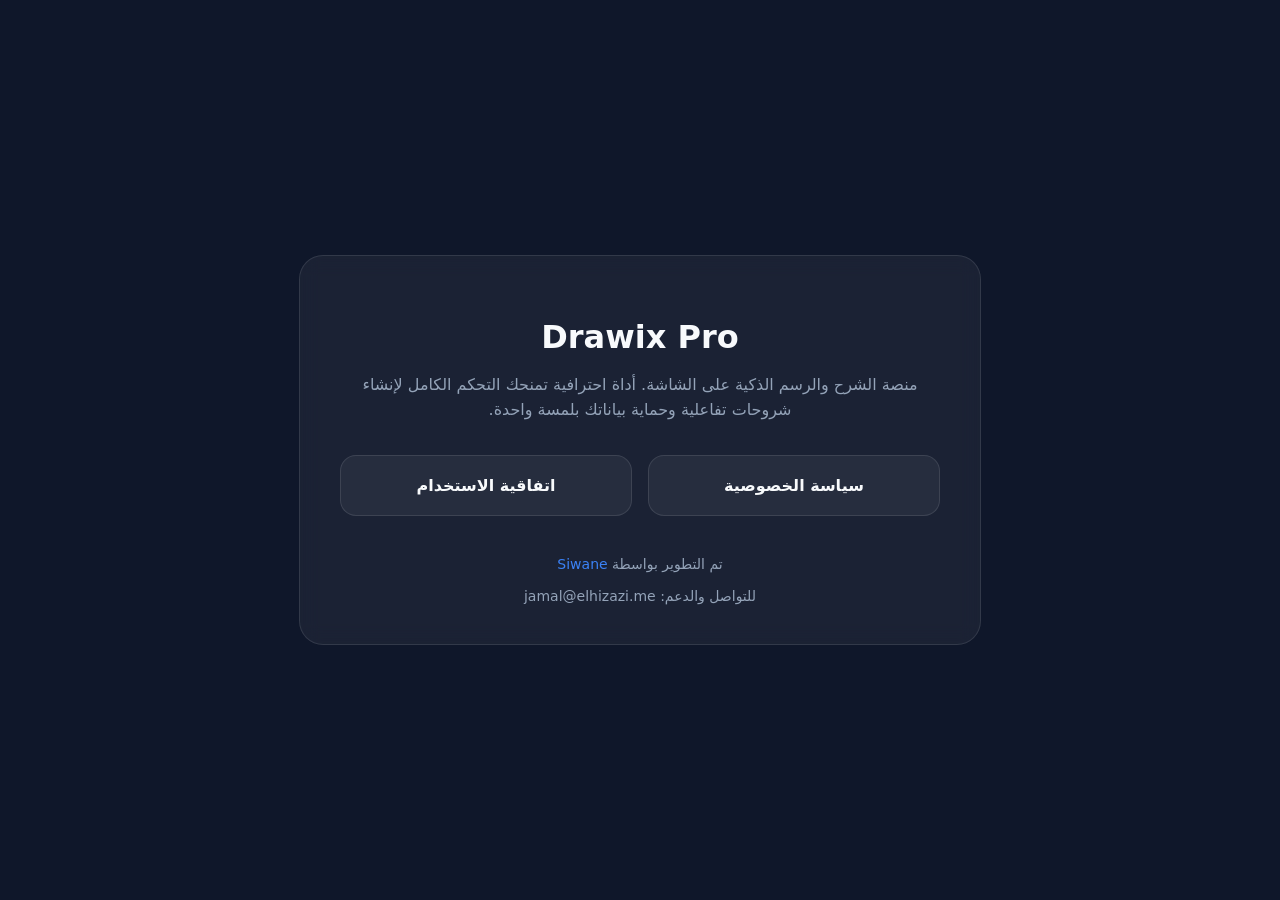
==== index.html @ 3914c3c1 "Create index.html" ====
<!DOCTYPE html>
<html lang="ar" dir="rtl">
<head>
    <meta charset="UTF-8">
    <meta name="viewport" content="width=device-width, initial-scale=1.0">
    <title>Drawix Pro - منصة التحكم وإعدادات الشرح</title>
    <style>
        :root {
            --bg-color: #0f172a;
            --text-primary: #f8fafc;
            --text-secondary: #94a3b8;
            --accent-color: #3b82f6;
            --glass-bg: rgba(255, 255, 255, 0.05);
            --glass-border: rgba(255, 255, 255, 0.1);
        }

        body {
            background-color: var(--bg-color);
            color: var(--text-primary);
            font-family: system-ui, -apple-system, sans-serif;
            margin: 0;
            padding: 0;
            display: flex;
            flex-direction: column;
            align-items: center;
            justify-content: center;
            min-height: 100vh;
        }

        .container {
            max-width: 600px;
            width: 90%;
            background: var(--glass-bg);
            border: 1px solid var(--glass-border);
            border-radius: 24px;
            padding: 40px;
            text-align: center;
            backdrop-filter: blur(10px);
            -webkit-backdrop-filter: blur(10px);
        }

        .title {
            font-size: 32px;
            font-weight: bold;
            margin-bottom: 8px;
            color: var(--text-primary);
        }

        .subtitle {
            font-size: 16px;
            color: var(--text-secondary);
            margin-bottom: 32px;
            line-height: 1.6;
        }

        .links-grid {
            display: grid;
            grid-template-columns: 1fr 1fr;
            gap: 16px;
            margin-bottom: 32px;
        }

        .link-card {
            background: var(--glass-bg);
            border: 1px solid var(--glass-border);
            padding: 20px;
            border-radius: 16px;
            color: var(--text-primary);
            text-decoration: none;
            font-weight: bold;
            transition: all 0.3s ease;
        }

        .link-card:hover {
            background: rgba(255, 255, 255, 0.1);
            border-color: var(--accent-color);
            color: var(--accent-color);
        }

        .footer {
            margin-top: 40px;
            font-size: 14px;
            color: var(--text-secondary);
        }

        .footer a {
            color: var(--accent-color);
            text-decoration: none;
        }

        @media (max-width: 480px) {
            .links-grid {
                grid-template-columns: 1fr;
            }
        }
    </style>
</head>
<body>

    <div class="container">
        <h1 class="title">Drawix Pro</h1>
        <p class="subtitle">منصة الشرح والرسم الذكية على الشاشة. أداة احترافية تمنحك التحكم الكامل لإنشاء شروحات تفاعلية وحماية بياناتك بلمسة واحدة.</p>

        <div class="links-grid">
            <a href="privacy.html" class="link-card">سياسة الخصوصية</a>
            <a href="terms.html" class="link-card">اتفاقية الاستخدام</a>
        </div>

        <div class="footer">
            تم التطوير بواسطة <a href="https://siwane.xyz" target="_blank">Siwane</a><br><br>
            للتواصل والدعم: jamal@elhizazi.me
        </div>
    </div>

</body>
</html>
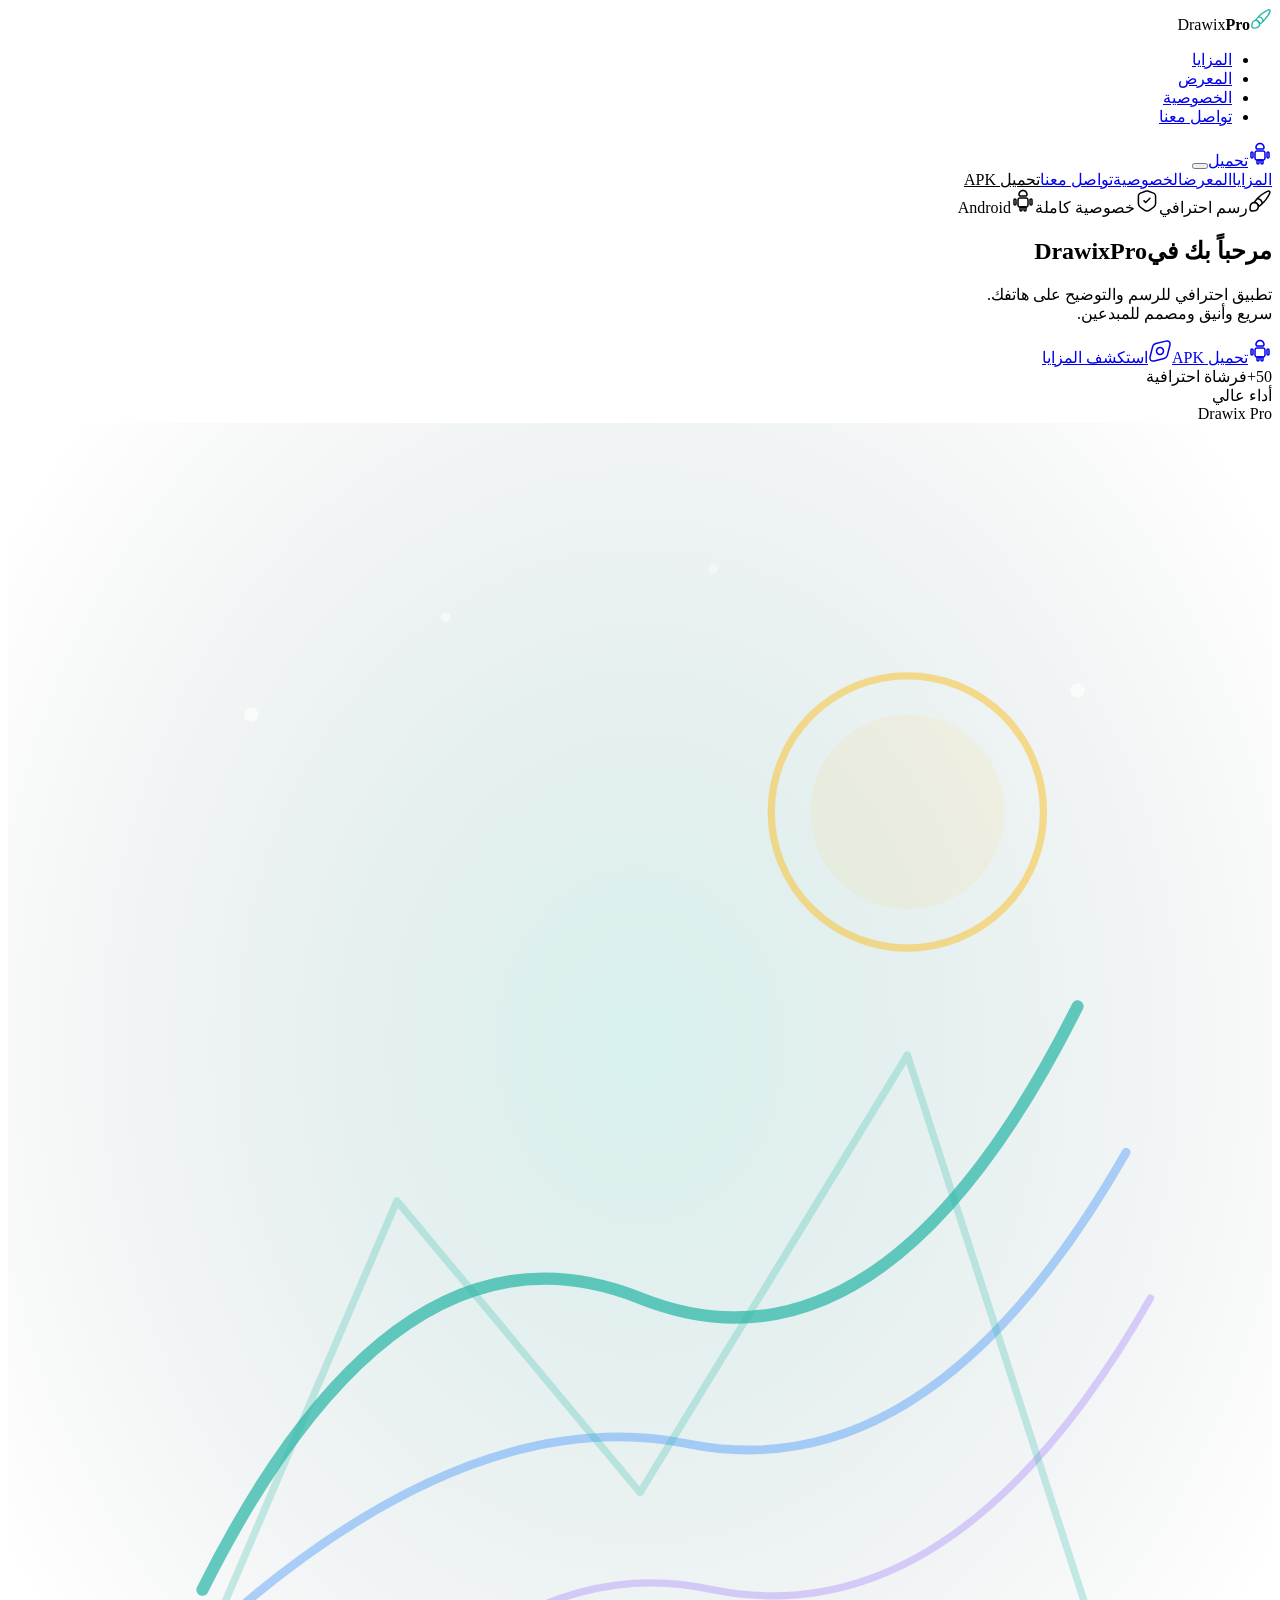
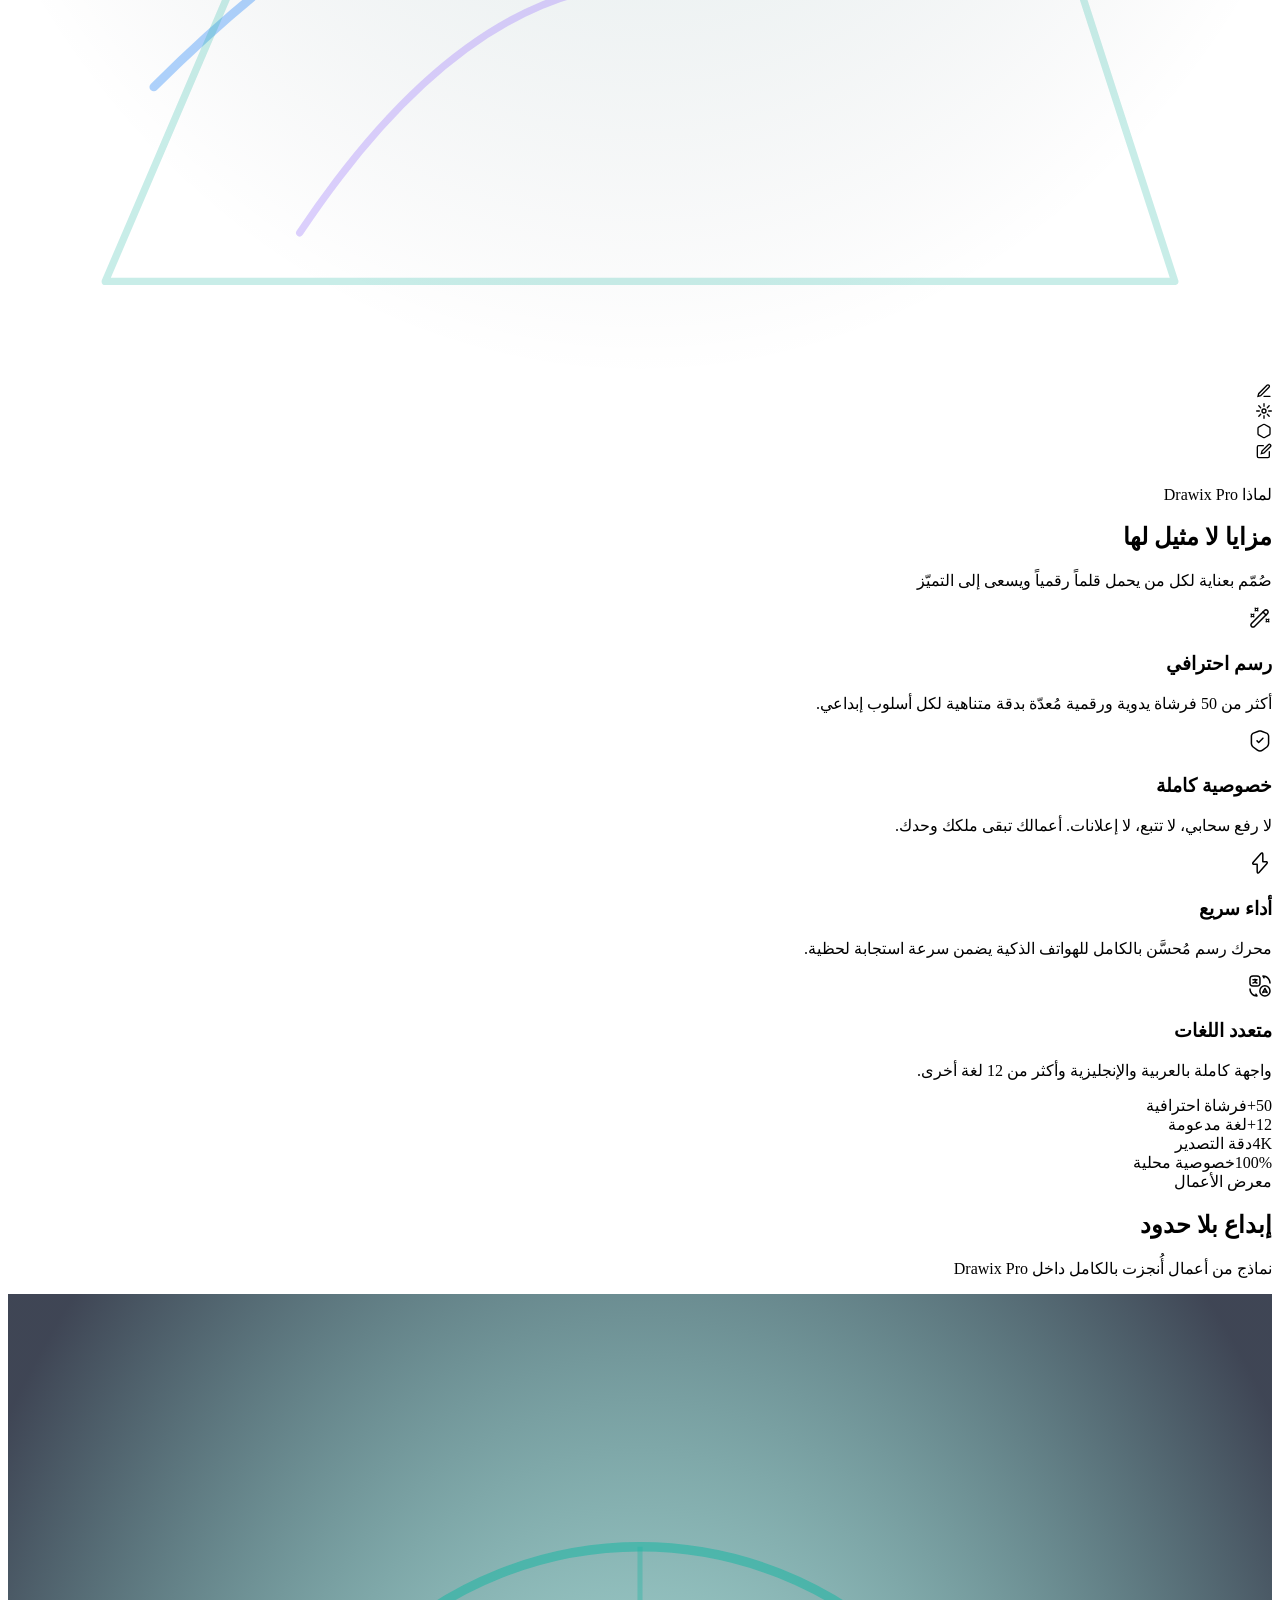
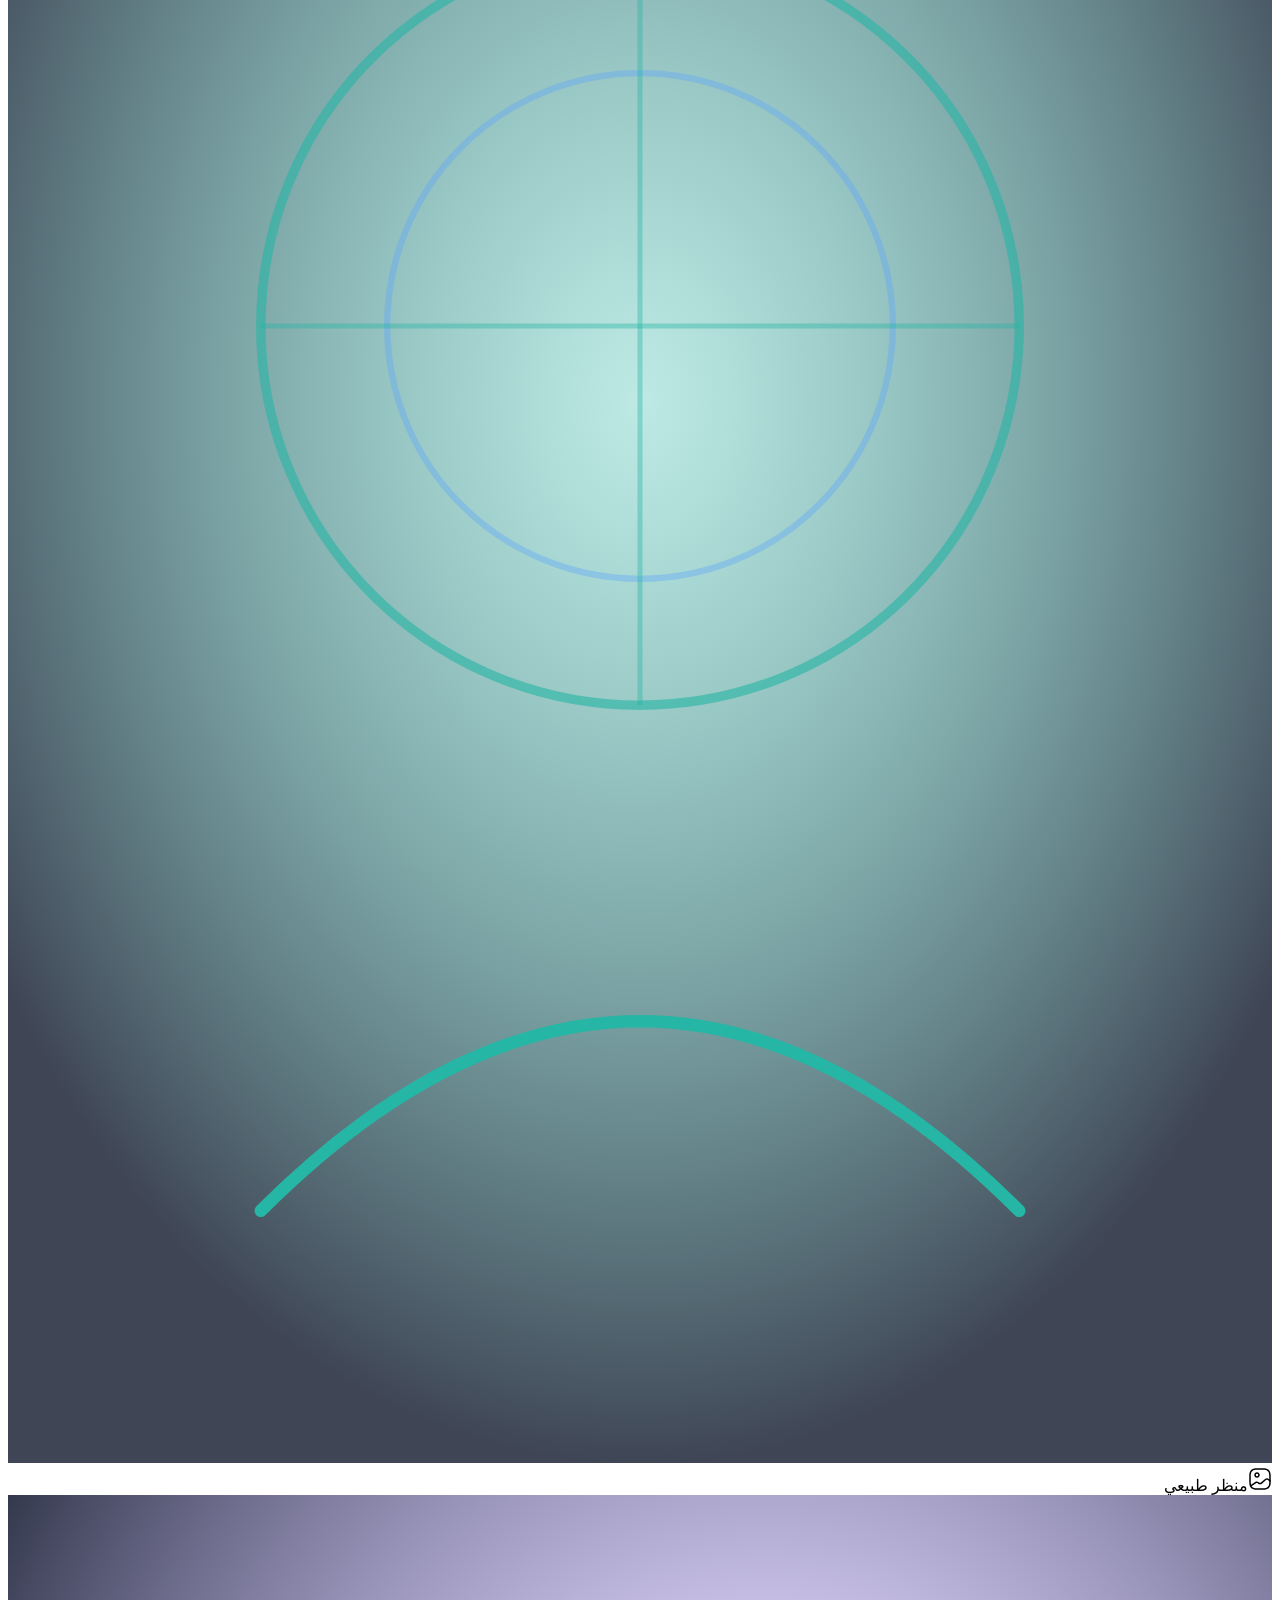
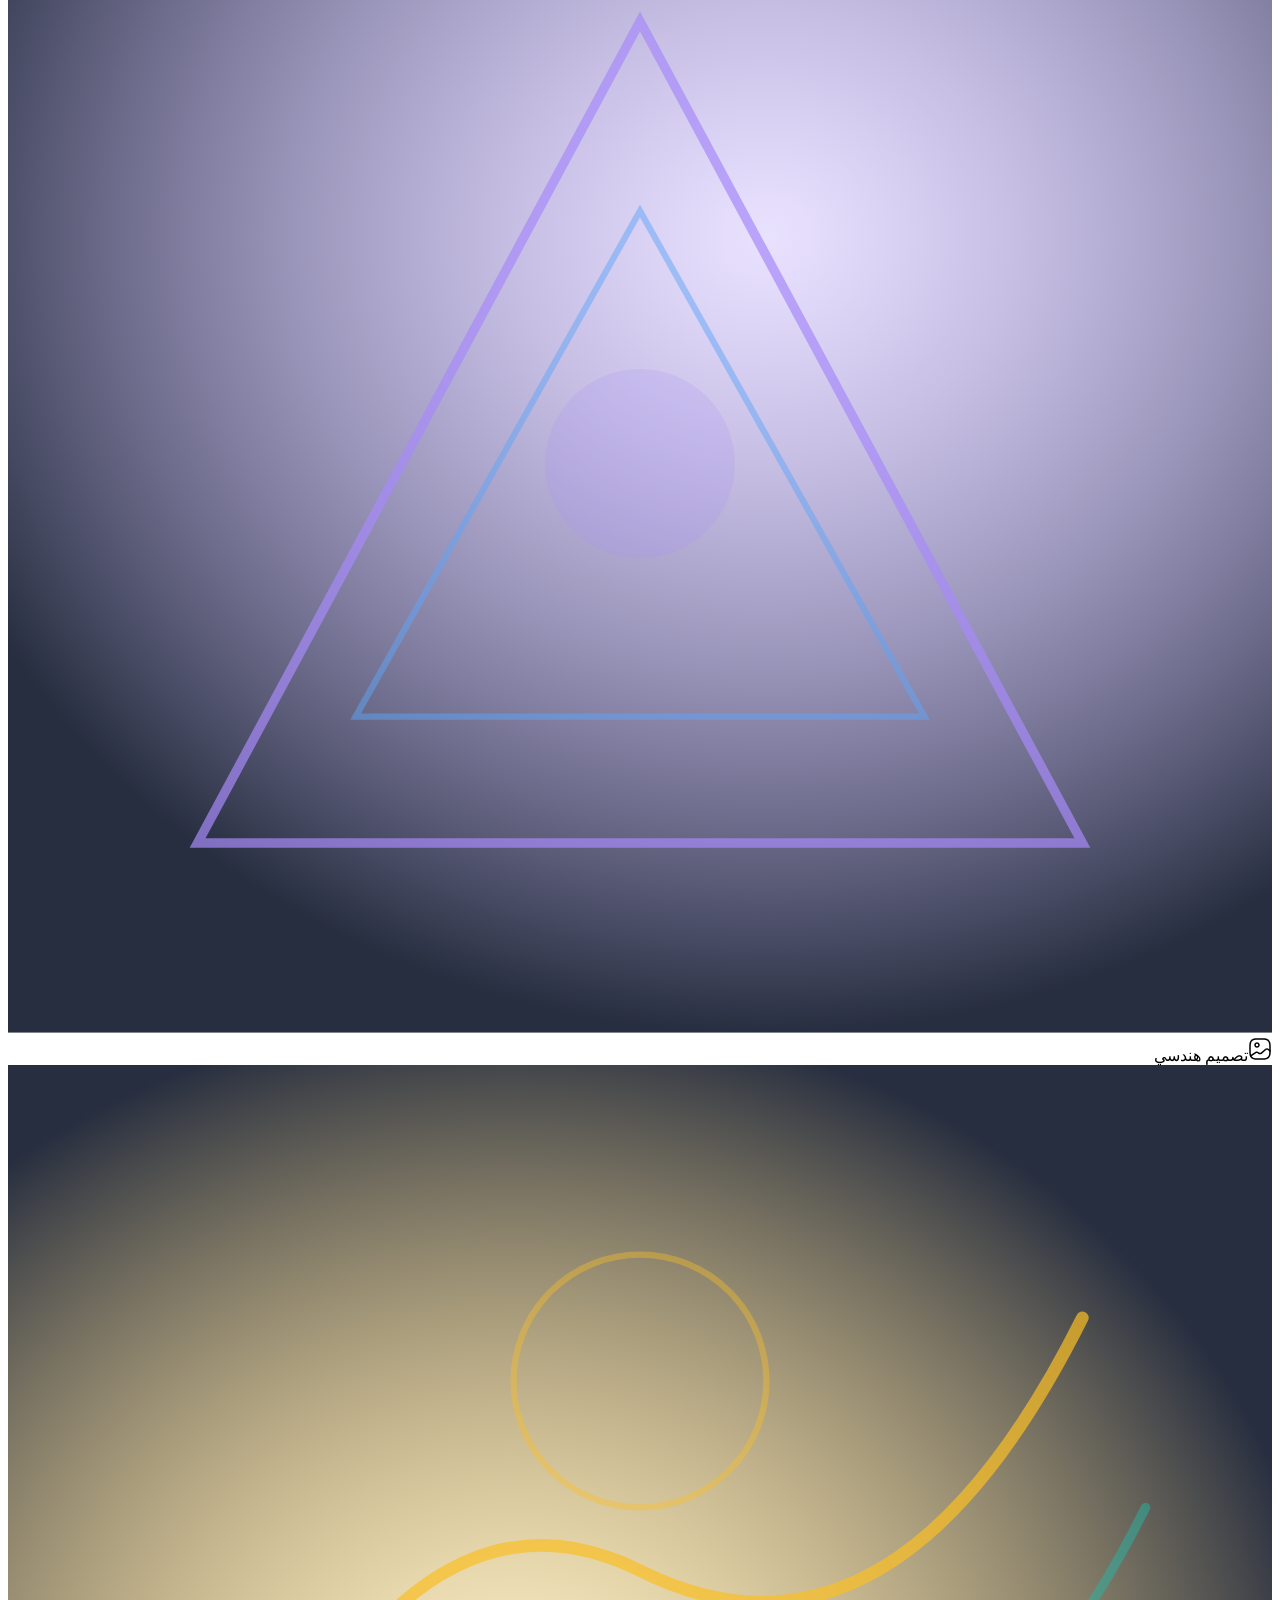
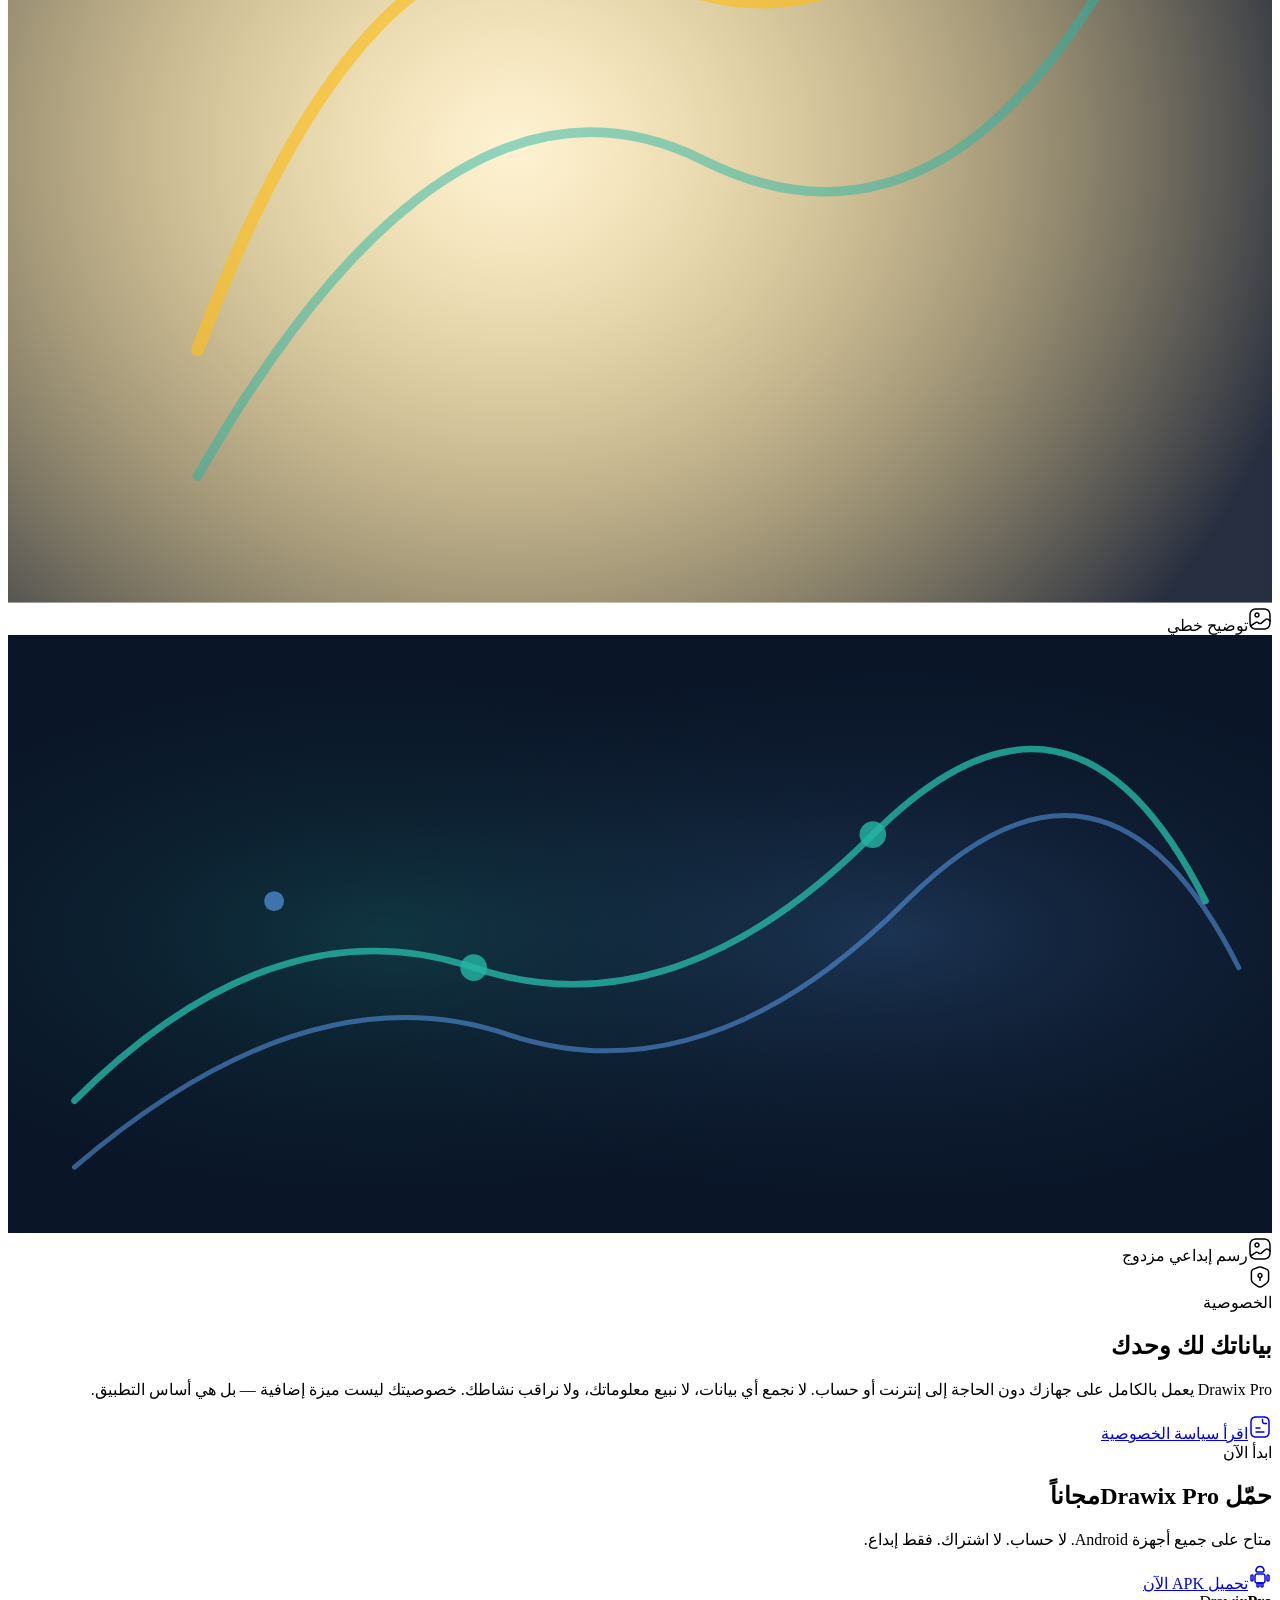
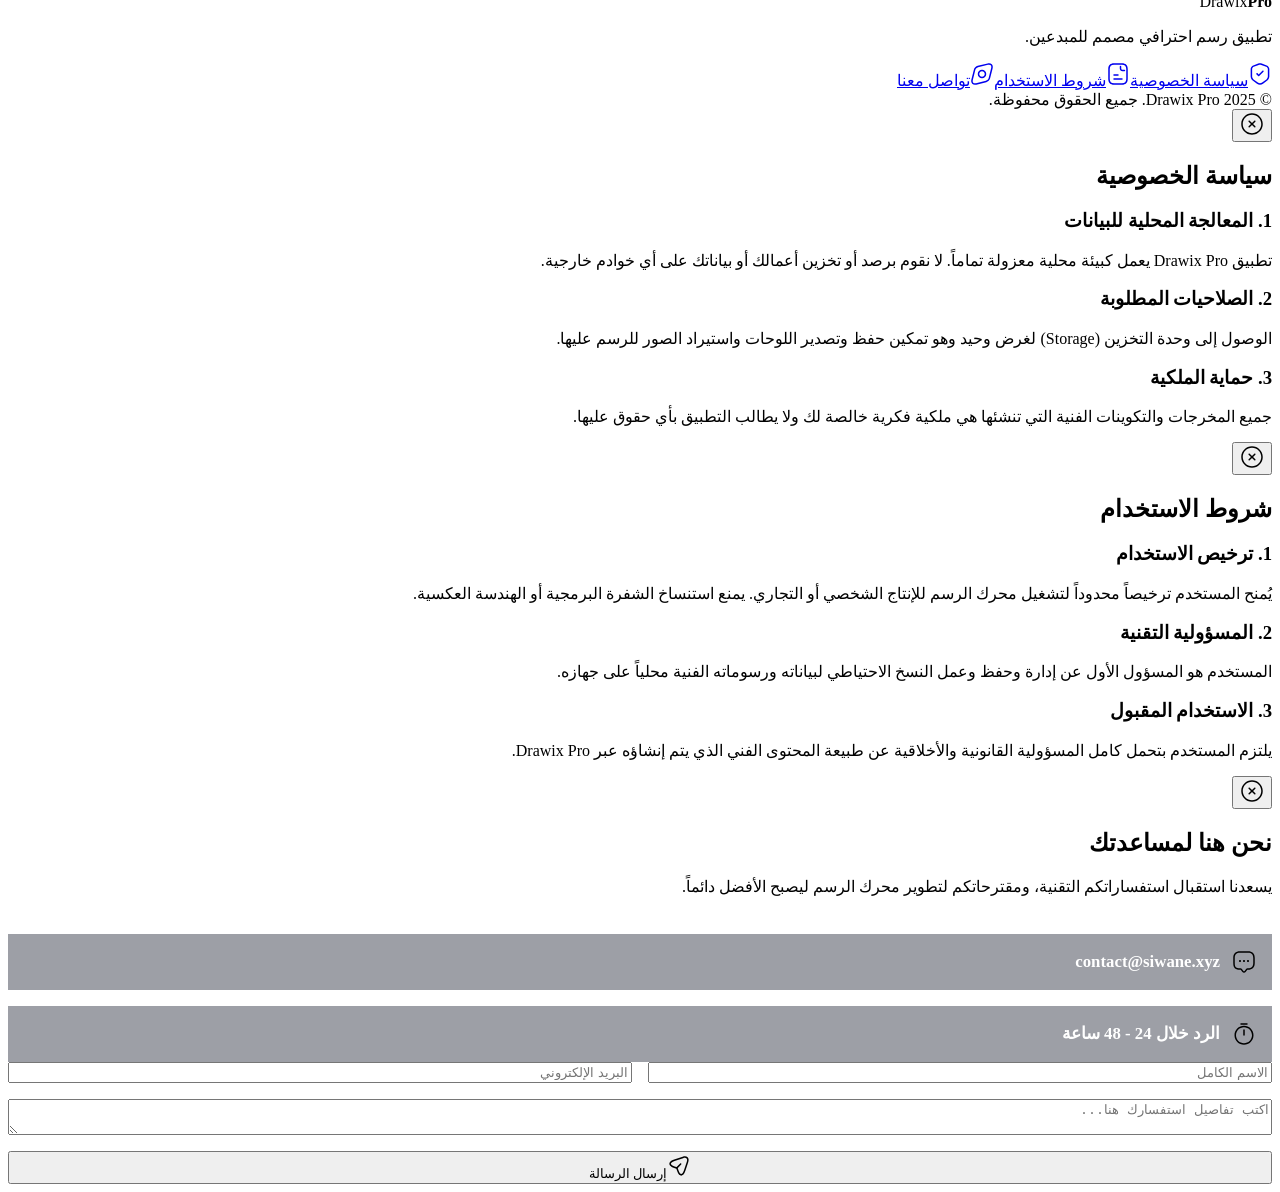
==== commit d138c660: "Update index.html" ====
--- a/index.html
+++ b/index.html
@@ -1,116 +1,415 @@
-<!DOCTYPE html>
+<!doctype html>
 <html lang="ar" dir="rtl">
+
 <head>
     <meta charset="UTF-8">
     <meta name="viewport" content="width=device-width, initial-scale=1.0">
-    <title>Drawix Pro - منصة التحكم وإعدادات الشرح</title>
-    <style>
-        :root {
-            --bg-color: #0f172a;
-            --text-primary: #f8fafc;
-            --text-secondary: #94a3b8;
-            --accent-color: #3b82f6;
-            --glass-bg: rgba(255, 255, 255, 0.05);
-            --glass-border: rgba(255, 255, 255, 0.1);
-        }
+    <title>Drawix Pro — تطبيق الرسم الاحترافي</title>
+    <link rel="preconnect" href="https://fonts.googleapis.com">
+    <link rel="preconnect" href="https://fonts.gstatic.com" crossorigin>
+    <link href="https://fonts.googleapis.com/css2?family=Cairo:wght@300;400;500;600;700;800;900&amp;family=Tajawal:wght@300;400;500;700;800;900&amp;display=swap" rel="stylesheet">
+    <link rel="stylesheet" href="style.css">
+</head>
 
-        body {
-            background-color: var(--bg-color);
-            color: var(--text-primary);
-            font-family: system-ui, -apple-system, sans-serif;
-            margin: 0;
-            padding: 0;
-            display: flex;
-            flex-direction: column;
-            align-items: center;
-            justify-content: center;
-            min-height: 100vh;
-        }
+<body>
+    <div class="bg-atmosphere">
+        <div class="bg-orb bg-orb--teal"></div>
+        <div class="bg-orb bg-orb--blue"></div>
+        <div class="bg-orb bg-orb--purple"></div>
+        <div class="bg-grid"></div>
+    </div>
+    <header class="navbar">
+        <nav class="navbar__inner container">
+            <div class="navbar__logo"><span class="navbar__logo-icon"><svg width="22" height="22" viewbox="0 0 24 24" fill="none" xmlns="http://www.w3.org/2000/svg" style="color:#26B6A5">
+                        <path d="M10.43 18.37c-.15 0-.29-.04-.42-.13a.738.738 0 0 1-.33-.62c0-.15-.01-.31-.03-.47-.09-.71-.41-1.33-.95-1.87s-1.21-.88-1.93-.97c-.12-.01-.29-.02-.45-.01-.26.02-.5-.09-.65-.3a.78.78 0 0 1-.11-.71c.15-.41.37-.78.63-1.08l1.54-1.94c2.65-3.31 8.02-7.29 11.95-8.87a2.17 2.17 0 0 1 2.33.47c.63.63.82 1.53.49 2.35-1.58 3.94-5.55 9.3-8.86 11.95l-1.97 1.58c-.37.27-.67.44-.97.56-.08.04-.18.06-.27.06Zm-2.89-5.43c.84.22 1.59.66 2.22 1.29a4.62 4.62 0 0 1 1.26 2.14l1.69-1.36c3.14-2.51 6.91-7.6 8.4-11.34a.628.628 0 0 0-.16-.72.669.669 0 0 0-.73-.14c-3.72 1.5-8.81 5.27-11.33 8.41l-1.35 1.72Z" fill="#26B6A5" />
+                        <path d="M4.08 22.75c-.75 0-1.47-.3-2.01-.84-.62-.62-.92-1.48-.82-2.36l.27-2.46c.26-2.44 2.26-4.25 4.74-4.3.19-.01.44 0 .67.02 1.09.14 2.06.63 2.84 1.41.77.77 1.23 1.69 1.37 2.72a4.91 4.91 0 0 1-1.38 4.15c-.77.76-1.76 1.23-2.88 1.37l-2.47.27c-.11.01-.22.02-.33.02Zm2.37-8.45h-.13c-1.51.03-3.11 1.06-3.31 2.96l-.27 2.46c-.05.42.1.83.39 1.13.29.29.7.44 1.11.39l2.46-.27c.77-.1 1.46-.42 1.98-.94.64-.64 1-1.5 1-2.42 0-.15-.01-.31-.03-.47-.09-.71-.41-1.33-.95-1.87s-1.21-.88-1.93-.97h-.32ZM14.24 15.218c-.41 0-.75-.34-.75-.75 0-2.2-1.79-3.98-3.98-3.98-.41 0-.75-.34-.75-.75s.33-.75.74-.75c3.02 0 5.48 2.46 5.48 5.48.01.42-.33.75-.74.75Z" fill="#26B6A5" />
+                    </svg></span><span class="navbar__logo-text">Drawix<strong>Pro</strong></span></div>
+            <ul class="navbar__links">
+                <li><a href="#features">المزايا</a></li>
+                <li><a href="#gallery">المعرض</a></li>
+                <li><a href="#" data-modal="privacyModal">الخصوصية</a></li>
+                <li><a href="#" data-modal="contactModal">تواصل معنا</a></li>
+            </ul><a href="#download" class="btn btn--nav"><svg class="btn__icon" width="24" height="24" viewbox="0 0 24 24" fill="none" xmlns="http://www.w3.org/2000/svg">
+                    <path d="M10 22.75c-.96 0-1.75-.79-1.75-1.75v-3c0-.41.34-.75.75-.75h2c.41 0 .75.34.75.75v3c0 .96-.79 1.75-1.75 1.75Zm-.25-4V21c0 .27.5.27.5 0v-2.25h-.5ZM14 22.75c-.96 0-1.75-.79-1.75-1.75v-3c0-.41.34-.75.75-.75h2c.41 0 .75.34.75.75v3c0 .96-.79 1.75-1.75 1.75Zm-.25-4V21c0 .27.5.27.5 0v-2.25h-.5Z" fill="currentColor" />
+                    <path d="M15 18.75H9c-1.52 0-2.75-1.23-2.75-2.75v-5c0-1.52 1.23-2.75 2.75-2.75h6c1.52 0 2.75 1.23 2.75 2.75v5c0 1.52-1.23 2.75-2.75 2.75Zm-6-9c-.69 0-1.25.56-1.25 1.25v5c0 .69.56 1.25 1.25 1.25h6c.69 0 1.25-.56 1.25-1.25v-5c0-.69-.56-1.25-1.25-1.25H9ZM4 16.75c-.96 0-1.75-.79-1.75-1.75v-4c0-.96.79-1.75 1.75-1.75s1.75.79 1.75 1.75v4c0 .96-.79 1.75-1.75 1.75Zm0-6c-.14 0-.25.11-.25.25v4c0 .28.5.28.5 0v-4c0-.14-.11-.25-.25-.25ZM20 16.75c-.96 0-1.75-.79-1.75-1.75v-4c0-.96.79-1.75 1.75-1.75s1.75.79 1.75 1.75v4c0 .96-.79 1.75-1.75 1.75Zm0-6c-.14 0-.25.11-.25.25v4c0 .28.5.28.5 0v-4c0-.14-.11-.25-.25-.25Z" fill="currentColor" />
+                    <path d="M13 18.75h-2c-.41 0-.75-.34-.75-.75s.34-.75.75-.75h2c.41 0 .75.34.75.75s-.34.75-.75.75ZM14.4 7.748H9.6c-1.3 0-2.35-1.05-2.35-2.35 0-2.62 2.13-4.75 4.75-4.75s4.75 2.13 4.75 4.75c0 1.3-1.05 2.35-2.35 2.35Zm-2.4-5.6c-1.79 0-3.25 1.46-3.25 3.25 0 .47.38.85.85.85h4.8c.47 0 .85-.38.85-.85 0-1.79-1.46-3.25-3.25-3.25Z" fill="currentColor" />
+                </svg>تحميل</a><button class="navbar__burger" aria-label="فتح القائمة" aria-expanded="false"><span></span><span></span><span></span></button>
+        </nav>
+    </header>
+    <nav class="navbar__drawer"><a href="#features">المزايا</a><a href="#gallery">المعرض</a><a href="#" data-modal="privacyModal">الخصوصية</a><a href="#" data-modal="contactModal">تواصل معنا</a><a href="#download" style="color:var(--clr-primary)">تحميل APK</a></nav>
+    <section class="hero" id="home">
+        <div class="hero__inner container">
+            <div class="hero__badge"><span class="hero__badge-item"><svg class="badge-icon" width="24" height="24" viewbox="0 0 24 24" fill="none" xmlns="http://www.w3.org/2000/svg">
+                        <path d="M10.43 18.37c-.15 0-.29-.04-.42-.13a.738.738 0 0 1-.33-.62c0-.15-.01-.31-.03-.47-.09-.71-.41-1.33-.95-1.87s-1.21-.88-1.93-.97c-.12-.01-.29-.02-.45-.01-.26.02-.5-.09-.65-.3a.78.78 0 0 1-.11-.71c.15-.41.37-.78.63-1.08l1.54-1.94c2.65-3.31 8.02-7.29 11.95-8.87a2.17 2.17 0 0 1 2.33.47c.63.63.82 1.53.49 2.35-1.58 3.94-5.55 9.3-8.86 11.95l-1.97 1.58c-.37.27-.67.44-.97.56-.08.04-.18.06-.27.06Zm-2.89-5.43c.84.22 1.59.66 2.22 1.29a4.62 4.62 0 0 1 1.26 2.14l1.69-1.36c3.14-2.51 6.91-7.6 8.4-11.34a.628.628 0 0 0-.16-.72.669.669 0 0 0-.73-.14c-3.72 1.5-8.81 5.27-11.33 8.41l-1.35 1.72Z" fill="currentColor" />
+                        <path d="M4.08 22.75c-.75 0-1.47-.3-2.01-.84-.62-.62-.92-1.48-.82-2.36l.27-2.46c.26-2.44 2.26-4.25 4.74-4.3.19-.01.44 0 .67.02 1.09.14 2.06.63 2.84 1.41.77.77 1.23 1.69 1.37 2.72a4.91 4.91 0 0 1-1.38 4.15c-.77.76-1.76 1.23-2.88 1.37l-2.47.27c-.11.01-.22.02-.33.02Zm2.37-8.45h-.13c-1.51.03-3.11 1.06-3.31 2.96l-.27 2.46c-.05.42.1.83.39 1.13.29.29.7.44 1.11.39l2.46-.27c.77-.1 1.46-.42 1.98-.94.64-.64 1-1.5 1-2.42 0-.15-.01-.31-.03-.47-.09-.71-.41-1.33-.95-1.87s-1.21-.88-1.93-.97h-.32ZM14.24 15.218c-.41 0-.75-.34-.75-.75 0-2.2-1.79-3.98-3.98-3.98-.41 0-.75-.34-.75-.75s.33-.75.74-.75c3.02 0 5.48 2.46 5.48 5.48.01.42-.33.75-.74.75Z" fill="currentColor" />
+                    </svg>رسم احترافي</span><span class="hero__badge-sep"></span><span class="hero__badge-item"><svg class="badge-icon" width="24" height="24" viewbox="0 0 24 24" fill="none" xmlns="http://www.w3.org/2000/svg">
+                        <path d="M11.998 22.761c-1.09 0-2.17-.32-3.02-.95l-4.3-3.21c-1.14-.85-2.03-2.63-2.03-4.04v-7.44c0-1.54 1.13-3.18 2.58-3.72l4.99-1.87c.99-.37 2.55-.37 3.54 0l4.99 1.87c1.45.54 2.58 2.18 2.58 3.72v7.43c0 1.42-.89 3.19-2.03 4.04l-4.3 3.21c-.83.64-1.91.96-3 .96Zm-1.25-19.82-4.99 1.87c-.85.32-1.6 1.4-1.6 2.32v7.43c0 .95.67 2.28 1.42 2.84l4.3 3.21c1.15.86 3.09.86 4.25 0l4.3-3.21c.76-.57 1.42-1.89 1.42-2.84v-7.44c0-.91-.75-1.99-1.6-2.32l-4.99-1.87c-.68-.24-1.84-.24-2.51.01Z" fill="currentColor" />
+                        <path d="M10.658 14.231c-.19 0-.38-.07-.53-.22l-1.61-1.61a.754.754 0 0 1 0-1.06c.29-.29.77-.29 1.06 0l1.08 1.08 3.77-3.77c.29-.29.77-.29 1.06 0 .29.29.29.77 0 1.06l-4.3 4.3c-.15.15-.34.22-.53.22Z" fill="currentColor" />
+                    </svg>خصوصية كاملة</span><span class="hero__badge-sep"></span><span class="hero__badge-item"><svg class="badge-icon" width="24" height="24" viewbox="0 0 24 24" fill="none" xmlns="http://www.w3.org/2000/svg">
+                        <path d="M10 22.75c-.96 0-1.75-.79-1.75-1.75v-3c0-.41.34-.75.75-.75h2c.41 0 .75.34.75.75v3c0 .96-.79 1.75-1.75 1.75Zm-.25-4V21c0 .27.5.27.5 0v-2.25h-.5ZM14 22.75c-.96 0-1.75-.79-1.75-1.75v-3c0-.41.34-.75.75-.75h2c.41 0 .75.34.75.75v3c0 .96-.79 1.75-1.75 1.75Zm-.25-4V21c0 .27.5.27.5 0v-2.25h-.5Z" fill="currentColor" />
+                        <path d="M15 18.75H9c-1.52 0-2.75-1.23-2.75-2.75v-5c0-1.52 1.23-2.75 2.75-2.75h6c1.52 0 2.75 1.23 2.75 2.75v5c0 1.52-1.23 2.75-2.75 2.75Zm-6-9c-.69 0-1.25.56-1.25 1.25v5c0 .69.56 1.25 1.25 1.25h6c.69 0 1.25-.56 1.25-1.25v-5c0-.69-.56-1.25-1.25-1.25H9ZM4 16.75c-.96 0-1.75-.79-1.75-1.75v-4c0-.96.79-1.75 1.75-1.75s1.75.79 1.75 1.75v4c0 .96-.79 1.75-1.75 1.75Zm0-6c-.14 0-.25.11-.25.25v4c0 .28.5.28.5 0v-4c0-.14-.11-.25-.25-.25ZM20 16.75c-.96 0-1.75-.79-1.75-1.75v-4c0-.96.79-1.75 1.75-1.75s1.75.79 1.75 1.75v4c0 .96-.79 1.75-1.75 1.75Zm0-6c-.14 0-.25.11-.25.25v4c0 .28.5.28.5 0v-4c0-.14-.11-.25-.25-.25Z" fill="currentColor" />
+                        <path d="M13 18.75h-2c-.41 0-.75-.34-.75-.75s.34-.75.75-.75h2c.41 0 .75.34.75.75s-.34.75-.75.75ZM14.4 7.748H9.6c-1.3 0-2.35-1.05-2.35-2.35 0-2.62 2.13-4.75 4.75-4.75s4.75 2.13 4.75 4.75c0 1.3-1.05 2.35-2.35 2.35Zm-2.4-5.6c-1.79 0-3.25 1.46-3.25 3.25 0 .47.38.85.85.85h4.8c.47 0 .85-.38.85-.85 0-1.79-1.46-3.25-3.25-3.25Z" fill="currentColor" />
+                    </svg>Android</span></div>
+            <h1 class="hero__title"><span class="hero__title-sub">مرحباً بك في</span>Drawix<span class="hero__title-accent">Pro</span></h1>
+            <p class="hero__subtitle">تطبيق احترافي للرسم والتوضيح على هاتفك.<br>سريع وأنيق ومصمم للمبدعين.</p>
+            <div class="hero__actions" id="download"><a href="#" class="btn btn--primary"><svg class="btn__icon" width="24" height="24" viewbox="0 0 24 24" fill="none" xmlns="http://www.w3.org/2000/svg">
+                        <path d="M10 22.75c-.96 0-1.75-.79-1.75-1.75v-3c0-.41.34-.75.75-.75h2c.41 0 .75.34.75.75v3c0 .96-.79 1.75-1.75 1.75Zm-.25-4V21c0 .27.5.27.5 0v-2.25h-.5ZM14 22.75c-.96 0-1.75-.79-1.75-1.75v-3c0-.41.34-.75.75-.75h2c.41 0 .75.34.75.75v3c0 .96-.79 1.75-1.75 1.75Zm-.25-4V21c0 .27.5.27.5 0v-2.25h-.5Z" fill="currentColor" />
+                        <path d="M15 18.75H9c-1.52 0-2.75-1.23-2.75-2.75v-5c0-1.52 1.23-2.75 2.75-2.75h6c1.52 0 2.75 1.23 2.75 2.75v5c0 1.52-1.23 2.75-2.75 2.75Zm-6-9c-.69 0-1.25.56-1.25 1.25v5c0 .69.56 1.25 1.25 1.25h6c.69 0 1.25-.56 1.25-1.25v-5c0-.69-.56-1.25-1.25-1.25H9ZM4 16.75c-.96 0-1.75-.79-1.75-1.75v-4c0-.96.79-1.75 1.75-1.75s1.75.79 1.75 1.75v4c0 .96-.79 1.75-1.75 1.75Zm0-6c-.14 0-.25.11-.25.25v4c0 .28.5.28.5 0v-4c0-.14-.11-.25-.25-.25ZM20 16.75c-.96 0-1.75-.79-1.75-1.75v-4c0-.96.79-1.75 1.75-1.75s1.75.79 1.75 1.75v4c0 .96-.79 1.75-1.75 1.75Zm0-6c-.14 0-.25.11-.25.25v4c0 .28.5.28.5 0v-4c0-.14-.11-.25-.25-.25Z" fill="currentColor" />
+                        <path d="M13 18.75h-2c-.41 0-.75-.34-.75-.75s.34-.75.75-.75h2c.41 0 .75.34.75.75s-.34.75-.75.75ZM14.4 7.748H9.6c-1.3 0-2.35-1.05-2.35-2.35 0-2.62 2.13-4.75 4.75-4.75s4.75 2.13 4.75 4.75c0 1.3-1.05 2.35-2.35 2.35Zm-2.4-5.6c-1.79 0-3.25 1.46-3.25 3.25 0 .47.38.85.85.85h4.8c.47 0 .85-.38.85-.85 0-1.79-1.46-3.25-3.25-3.25Z" fill="currentColor" />
+                    </svg>تحميل APK</a><a href="#features" class="btn btn--secondary"><svg class="btn__icon" width="24" height="24" viewbox="0 0 24 24" fill="none" xmlns="http://www.w3.org/2000/svg">
+                        <path d="M4.91 22.82c-1.09 0-2.02-.35-2.7-1.03-.97-.97-1.27-2.45-.84-4.17l2.48-9.93c.43-1.72 2.11-3.39 3.82-3.82l9.93-2.48c1.72-.43 3.2-.13 4.17.84.97.97 1.27 2.45.84 4.17l-2.48 9.93c-.43 1.72-2.11 3.39-3.82 3.82l-9.93 2.48c-.51.12-1 .19-1.47.19ZM17.98 2.83 8.05 5.32c-1.17.29-2.44 1.56-2.74 2.73l-2.48 9.93c-.3 1.19-.14 2.16.44 2.75.58.58 1.56.74 2.75.44l9.93-2.48c1.17-.29 2.44-1.57 2.73-2.73l2.48-9.93c.3-1.19.14-2.16-.44-2.75-.58-.59-1.55-.74-2.74-.45Z" fill="currentColor" />
+                        <path d="M12 16.25A4.26 4.26 0 0 1 7.75 12 4.26 4.26 0 0 1 12 7.75 4.26 4.26 0 0 1 16.25 12 4.26 4.26 0 0 1 12 16.25Zm0-7c-1.52 0-2.75 1.23-2.75 2.75s1.23 2.75 2.75 2.75 2.75-1.23 2.75-2.75S13.52 9.25 12 9.25Z" fill="currentColor" />
+                    </svg>استكشف المزايا</a></div>
+            <div class="hero__mockup-wrap">
+                <div class="hero__mockup-glow"></div>
+                <div class="float-card float-card--left"><span class="float-card__num">50+</span><span class="float-card__label">فرشاة احترافية</span></div>
+                <div class="float-card float-card--right"><span class="float-card__dot dot--green"></span><span class="float-card__label">أداء عالي</span></div>
+                <div class="phone">
+                    <div class="phone__frame">
+                        <div class="phone__notch"></div>
+                        <div class="phone__screen">
+                            <div class="app-bar"><span class="app-bar__title">Drawix Pro</span>
+                                <div class="app-bar__actions">
+                                    <div class="app-bar__dot"></div>
+                                    <div class="app-bar__dot"></div>
+                                </div>
+                            </div>
+                            <div class="app-canvas"><svg viewbox="0 0 260 320" xmlns="http://www.w3.org/2000/svg" class="canvas-art">
+                                    <defs>
+                                        <radialgradient id="gArt" cx="50%" cy="40%" r="60%">
+                                            <stop offset="0%" stop-color="#26B6A5" stop-opacity="0.18" />
+                                            <stop offset="100%" stop-color="#0F172A" stop-opacity="0" />
+                                        </radialgradient>
+                                    </defs>
+                                    <rect width="260" height="320" fill="url(#gArt)" />
+                                    <path d="M40 240 Q80 160 130 180 Q180 200 220 120" stroke="#26B6A5" stroke-width="2.5" fill="none" stroke-linecap="round" opacity="0.7" />
+                                    <path d="M30 260 Q90 200 140 210 Q190 220 230 150" stroke="#60a5fa" stroke-width="1.8" fill="none" stroke-linecap="round" opacity="0.5" />
+                                    <path d="M60 290 Q100 230 145 240 Q195 250 235 180" stroke="#a78bfa" stroke-width="1.5" fill="none" stroke-linecap="round" opacity="0.4" />
+                                    <path d="M20 300 L80 160 L130 220 L185 130 L240 300 Z" fill="none" stroke="#26B6A5" stroke-width="1.5" stroke-linejoin="round" opacity="0.25" />
+                                    <circle cx="185" cy="80" r="28" fill="none" stroke="#fbbf24" stroke-width="1.5" opacity="0.5" />
+                                    <circle cx="185" cy="80" r="20" fill="#fbbf24" opacity="0.08" />
+                                    <circle cx="50" cy="60" r="1.5" fill="#fff" opacity="0.6" />
+                                    <circle cx="90" cy="40" r="1" fill="#fff" opacity="0.5" />
+                                    <circle cx="220" cy="55" r="1.5" fill="#fff" opacity="0.6" />
+                                    <circle cx="145" cy="30" r="1" fill="#fff" opacity="0.4" />
+                                </svg></div>
+                            <div class="app-toolbar">
+                                <div class="app-tool active"><svg width="16" height="16" viewbox="0 0 24 24" fill="none" stroke="currentColor" stroke-width="2" stroke-linecap="round">
+                                        <path d="M12 20h9M16.5 3.5a2.121 2.121 0 013 3L7 19l-4 1 1-4L16.5 3.5z" />
+                                    </svg></div>
+                                <div class="app-tool"><svg width="16" height="16" viewbox="0 0 24 24" fill="none" stroke="currentColor" stroke-width="2" stroke-linecap="round">
+                                        <circle cx="12" cy="12" r="3" />
+                                        <path d="M12 1v4M12 19v4M4.22 4.22l2.83 2.83M16.95 16.95l2.83 2.83M1 12h4M19 12h4M4.22 19.78l2.83-2.83M16.95 7.05l2.83-2.83" />
+                                    </svg></div>
+                                <div class="app-tool"><svg width="16" height="16" viewbox="0 0 24 24" fill="none" stroke="currentColor" stroke-width="2" stroke-linecap="round">
+                                        <path d="M21 16V8a2 2 0 00-1-1.73l-7-4a2 2 0 00-2 0l-7 4A2 2 0 003 8v8a2 2 0 001 1.73l7 4a2 2 0 002 0l7-4A2 2 0 0021 16z" />
+                                    </svg></div>
+                                <div class="app-tool"><svg width="16" height="16" viewbox="0 0 24 24" fill="none" stroke="currentColor" stroke-width="2" stroke-linecap="round">
+                                        <path d="M11 4H4a2 2 0 00-2 2v14a2 2 0 002 2h14a2 2 0 002-2v-7" />
+                                        <path d="M18.5 2.5a2.121 2.121 0 013 3L12 15l-4 1 1-4 9.5-9.5z" />
+                                    </svg></div>
+                            </div>
+                            <div class="app-brushes">
+                                <div class="brush-item brush--sm"></div>
+                                <div class="brush-item brush--md active"></div>
+                                <div class="brush-item brush--lg"></div>
+                                <div class="brush-item brush--xl"></div>
+                            </div>
+                            <div class="app-fab"><svg width="18" height="18" viewbox="0 0 24 24" fill="none" stroke="#fff" stroke-width="2.2" stroke-linecap="round">
+                                    <path d="M12 5v14M5 12h14" />
+                                </svg></div>
+                        </div>
+                        <div class="phone__home-bar"></div>
+                    </div>
+                </div>
+            </div>
+        </div>
+    </section>
+    <section class="features" id="features">
+        <div class="container">
+            <div class="section-header"><span class="section-tag">لماذا Drawix Pro</span>
+                <h2 class="section-title">مزايا لا مثيل لها</h2>
+                <p class="section-desc">صُمّم بعناية لكل من يحمل قلماً رقمياً ويسعى إلى التميّز</p>
+            </div>
+            <div class="features__grid">
+                <div class="feature-card">
+                    <div class="feature-card__icon-wrap"><svg class="feature-card__icon" width="24" height="24" viewbox="0 0 24 24" fill="none" xmlns="http://www.w3.org/2000/svg">
+                            <path d="M5 21.869c-.74 0-1.47-.28-2.03-.84-.54-.54-.84-1.26-.84-2.03 0-.77.3-1.49.84-2.03l13-13a2.873 2.873 0 0 1 4.06 0c.54.54.84 1.26.84 2.03 0 .77-.3 1.49-.84 2.03l-13 13c-.56.56-1.29.84-2.03.84Zm13-17.24c-.35 0-.7.13-.97.4l-13 13c-.26.26-.4.6-.4.97s.14.71.4.97c.53.53 1.41.53 1.94 0l13-13c.26-.26.4-.6.4-.97s-.14-.71-.4-.97c-.27-.27-.62-.4-.97-.4Z" fill="currentColor" />
+                            <path d="M18.01 9.74c-.19 0-.38-.07-.53-.22l-3-3a.754.754 0 0 1 0-1.06c.29-.29.77-.29 1.06 0l3 3c.29.29.29.77 0 1.06-.15.15-.34.22-.53.22ZM10 5.5c-.05 0-.09-.01-.14-.02l-1.36-.4-1.36.4c-.18.05-.37 0-.49-.13-.13-.13-.18-.31-.13-.49l.4-1.36-.4-1.36c-.05-.18 0-.37.13-.49a.5.5 0 0 1 .49-.13l1.36.4 1.36-.4c.18-.05.36 0 .49.13a.5.5 0 0 1 .13.49l-.4 1.36.4 1.36c.05.18 0 .37-.13.49a.47.47 0 0 1-.35.15ZM8.5 4.06c.05 0 .09.01.14.02l.62.18-.18-.62a.447.447 0 0 1 0-.28l.18-.62-.62.18c-.09.03-.19.03-.28 0l-.62-.18.18.62c.03.09.03.19 0 .28l-.18.62.62-.18c.05-.01.09-.02.14-.02ZM6 11.5c-.05 0-.09-.01-.14-.02l-1.36-.4-1.36.4c-.18.05-.36 0-.49-.13a.5.5 0 0 1-.13-.49l.4-1.36-.4-1.36c-.05-.18 0-.37.13-.49s.32-.18.49-.13l1.36.4 1.36-.4a.5.5 0 0 1 .49.13c.13.13.18.32.13.49l-.4 1.36.4 1.36c.05.18 0 .37-.13.49a.47.47 0 0 1-.35.15Zm-1.5-1.44c.05 0 .09.01.14.02l.62.18-.18-.62a.447.447 0 0 1 0-.28l.18-.62-.62.18c-.09.03-.19.03-.28 0l-.62-.18.18.62c.03.09.03.19 0 .28l-.18.62.62-.18c.05-.01.09-.02.14-.02ZM21 16.5c-.05 0-.09-.01-.14-.02l-1.36-.4-1.36.4c-.18.05-.36 0-.49-.13s-.18-.32-.13-.49l.4-1.36-.4-1.36c-.05-.18 0-.37.13-.49s.32-.18.49-.13l1.36.4 1.36-.4a.5.5 0 0 1 .49.13.5.5 0 0 1 .13.49l-.4 1.36.4 1.36c.05.18 0 .37-.13.49a.47.47 0 0 1-.35.15Zm-1.5-1.44c.05 0 .09.01.14.02l.62.18-.18-.62a.447.447 0 0 1 0-.28l.18-.62-.62.18c-.09.03-.19.03-.28 0l-.62-.18.18.62c.03.09.03.19 0 .28l-.18.62.62-.18c.05-.01.09-.02.14-.02Z" fill="currentColor" />
+                        </svg>
+                        <div class="feature-card__icon-glow"></div>
+                    </div>
+                    <h3 class="feature-card__title">رسم احترافي</h3>
+                    <p class="feature-card__desc">أكثر من 50 فرشاة يدوية ورقمية مُعدّة بدقة متناهية لكل أسلوب إبداعي.</p>
+                    <div class="feature-card__line"></div>
+                </div>
+                <div class="feature-card feature-card--accent">
+                    <div class="feature-card__icon-wrap"><svg class="feature-card__icon" width="24" height="24" viewbox="0 0 24 24" fill="none" xmlns="http://www.w3.org/2000/svg">
+                            <path d="M11.998 22.761c-1.09 0-2.17-.32-3.02-.95l-4.3-3.21c-1.14-.85-2.03-2.63-2.03-4.04v-7.44c0-1.54 1.13-3.18 2.58-3.72l4.99-1.87c.99-.37 2.55-.37 3.54 0l4.99 1.87c1.45.54 2.58 2.18 2.58 3.72v7.43c0 1.42-.89 3.19-2.03 4.04l-4.3 3.21c-.83.64-1.91.96-3 .96Zm-1.25-19.82-4.99 1.87c-.85.32-1.6 1.4-1.6 2.32v7.43c0 .95.67 2.28 1.42 2.84l4.3 3.21c1.15.86 3.09.86 4.25 0l4.3-3.21c.76-.57 1.42-1.89 1.42-2.84v-7.44c0-.91-.75-1.99-1.6-2.32l-4.99-1.87c-.68-.24-1.84-.24-2.51.01Z" fill="currentColor" />
+                            <path d="M10.658 14.231c-.19 0-.38-.07-.53-.22l-1.61-1.61a.754.754 0 0 1 0-1.06c.29-.29.77-.29 1.06 0l1.08 1.08 3.77-3.77c.29-.29.77-.29 1.06 0 .29.29.29.77 0 1.06l-4.3 4.3c-.15.15-.34.22-.53.22Z" fill="currentColor" />
+                        </svg>
+                        <div class="feature-card__icon-glow"></div>
+                    </div>
+                    <h3 class="feature-card__title">خصوصية كاملة</h3>
+                    <p class="feature-card__desc">لا رفع سحابي، لا تتبع، لا إعلانات. أعمالك تبقى ملكك وحدك.</p>
+                    <div class="feature-card__line"></div>
+                </div>
+                <div class="feature-card">
+                    <div class="feature-card__icon-wrap"><svg class="feature-card__icon" width="24" height="24" viewbox="0 0 24 24" fill="none" xmlns="http://www.w3.org/2000/svg">
+                            <path d="M9.99 22.75c-.2 0-.36-.04-.48-.09-.4-.15-1.08-.64-1.08-2.19v-6.45H6.09c-1.34 0-1.82-.63-1.99-1-.17-.38-.32-1.15.56-2.16l7.57-8.6c1.02-1.16 1.85-1.08 2.25-.93.4.15 1.08.64 1.08 2.19v6.45h2.34c1.34 0 1.82.63 1.99 1 .17.38.32 1.15-.56 2.16l-7.57 8.6c-.71.81-1.33 1.02-1.77 1.02Zm3.94-20.01c-.03.04-.24.14-.57.52l-7.57 8.6c-.28.32-.32.52-.32.56.02.01.2.11.62.11h3.09c.41 0 .75.34.75.75v7.2c0 .5.09.72.13.78.03-.04.24-.14.57-.52l7.57-8.6c.28-.32.32-.52.32-.56-.02-.01-.2-.11-.62-.11h-3.09c-.41 0-.75-.34-.75-.75v-7.2c.01-.5-.09-.71-.13-.78Z" fill="currentColor" />
+                        </svg>
+                        <div class="feature-card__icon-glow"></div>
+                    </div>
+                    <h3 class="feature-card__title">أداء سريع</h3>
+                    <p class="feature-card__desc">محرك رسم مُحسَّن بالكامل للهواتف الذكية يضمن سرعة استجابة لحظية.</p>
+                    <div class="feature-card__line"></div>
+                </div>
+                <div class="feature-card">
+                    <div class="feature-card__icon-wrap"><svg class="feature-card__icon" width="24" height="24" viewbox="0 0 24 24" fill="none" xmlns="http://www.w3.org/2000/svg">
+                            <path d="M14.789 19.418c-.11 0-.23-.03-.33-.08a.763.763 0 0 1-.34-1.01l2.14-4.27a.76.76 0 0 1 .67-.41c.28 0 .54.16.67.42l2.14 4.27c.19.37.04.82-.34 1.01-.37.19-.82.04-1.01-.34l-1.46-2.93-1.46 2.93a.78.78 0 0 1-.68.41Z" fill="currentColor" />
+                            <path d="M18.68 18.66h-3.52c-.41 0-.75-.34-.75-.75s.34-.75.75-.75h3.52a.749.749 0 1 1 0 1.5Z" fill="currentColor" />
+                            <path d="M16.92 22.75a5.83 5.83 0 1 1 0-11.66 5.83 5.83 0 0 1 0 11.66Zm0-10.15c-2.39 0-4.33 1.94-4.33 4.33s1.94 4.33 4.33 4.33c2.38 0 4.33-1.94 4.33-4.33s-1.94-4.33-4.33-4.33ZM4.86 12.698c-1.11 0-1.99-.31-2.61-.91-.66-.64-1-1.61-1-2.86v-3.92c0-2.43 1.34-3.77 3.77-3.77h3.92c1.25 0 2.21.33 2.86 1 .63.65.94 1.59.91 2.79v3.9c.03 1.22-.28 2.18-.93 2.83-.65.65-1.61.95-2.85.93h-3.9c-.07.01-.12.01-.17.01Zm.16-9.95c-1.61 0-2.27.66-2.27 2.27v3.92c0 .83.18 1.43.54 1.78.35.34.91.49 1.7.48h3.94c.84.02 1.42-.15 1.77-.5.35-.35.51-.94.49-1.75v-3.94c.02-.8-.14-1.37-.48-1.72-.35-.36-.95-.54-1.78-.54H5.02Z" fill="currentColor" />
+                            <path d="M9.001 6.602h-4.06c-.41 0-.75-.34-.75-.75s.34-.75.75-.75h4.06a.749.749 0 1 1 0 1.5Z" fill="currentColor" />
+                            <path d="M6.98 6.602c-.41 0-.75-.34-.75-.75v-.68c0-.41.34-.75.75-.75s.75.34.75.75v.68c0 .41-.34.75-.75.75Z" fill="currentColor" />
+                            <path d="M4.941 9.76c-.41 0-.75-.34-.75-.75s.34-.75.75-.75c1.27 0 2.3-1.08 2.3-2.42 0-.41.34-.75.75-.75s.75.34.75.75c0 2.16-1.7 3.92-3.8 3.92Z" fill="currentColor" />
+                            <path d="M9.01 9.758c-.93 0-1.82-.47-2.45-1.3a.75.75 0 0 1 1.2-.9c.34.46.79.71 1.25.71.41 0 .75.34.75.75s-.34.74-.75.74ZM9 22.75c-4.27 0-7.75-3.48-7.75-7.75 0-.41.34-.75.75-.75s.75.34.75.75c0 2.96 2.06 5.44 4.83 6.09l-.27-.45a.751.751 0 1 1 1.29-.77l1.05 1.75c.14.23.14.52.01.75-.14.23-.39.38-.66.38ZM21.998 9.75c-.41 0-.75-.34-.75-.75 0-2.96-2.06-5.44-4.83-6.09l.27.45a.75.75 0 1 1-1.29.77l-1.05-1.75a.745.745 0 0 1-.01-.75c.13-.24.38-.38.65-.38 4.27 0 7.75 3.48 7.75 7.75a.74.74 0 0 1-.74.75Z" fill="currentColor" />
+                        </svg>
+                        <div class="feature-card__icon-glow"></div>
+                    </div>
+                    <h3 class="feature-card__title">متعدد اللغات</h3>
+                    <p class="feature-card__desc">واجهة كاملة بالعربية والإنجليزية وأكثر من 12 لغة أخرى.</p>
+                    <div class="feature-card__line"></div>
+                </div>
+            </div>
+        </div>
+    </section>
+    <section class="stats">
+        <div class="container">
+            <div class="stats__grid">
+                <div class="stat-item"><span class="stat-item__num">50+</span><span class="stat-item__label">فرشاة احترافية</span></div>
+                <div class="stat-divider"></div>
+                <div class="stat-item"><span class="stat-item__num">12+</span><span class="stat-item__label">لغة مدعومة</span></div>
+                <div class="stat-divider"></div>
+                <div class="stat-item"><span class="stat-item__num">4K</span><span class="stat-item__label">دقة التصدير</span></div>
+                <div class="stat-divider"></div>
+                <div class="stat-item"><span class="stat-item__num">100%</span><span class="stat-item__label">خصوصية محلية</span></div>
+            </div>
+        </div>
+    </section>
+    <section class="gallery" id="gallery">
+        <div class="container">
+            <div class="section-header"><span class="section-tag">معرض الأعمال</span>
+                <h2 class="section-title">إبداع بلا حدود</h2>
+                <p class="section-desc">نماذج من أعمال أُنجزت بالكامل داخل Drawix Pro</p>
+            </div>
+            <div class="gallery__grid">
+                <div class="gallery-card gallery-card--tall">
+                    <div class="gallery-card__art gallery-card__art--1"><svg viewbox="0 0 200 280" xmlns="http://www.w3.org/2000/svg">
+                            <defs>
+                                <radialgradient id="g1" cx="50%" cy="40%" r="60%">
+                                    <stop offset="0%" stop-color="#26B6A5" stop-opacity="0.3" />
+                                    <stop offset="100%" stop-color="#0F172A" stop-opacity="0.8" />
+                                </radialgradient>
+                            </defs>
+                            <rect width="200" height="280" fill="url(#g1)" />
+                            <circle cx="100" cy="100" r="60" fill="none" stroke="#26B6A5" stroke-width="1.5" opacity="0.6" />
+                            <circle cx="100" cy="100" r="40" fill="none" stroke="#60a5fa" stroke-width="1" opacity="0.4" />
+                            <path d="M40 240 Q100 180 160 240" stroke="#26B6A5" stroke-width="2" fill="none" stroke-linecap="round" />
+                            <line x1="100" y1="40" x2="100" y2="160" stroke="#26B6A5" stroke-width="0.8" opacity="0.4" />
+                            <line x1="40" y1="100" x2="160" y2="100" stroke="#26B6A5" stroke-width="0.8" opacity="0.4" />
+                        </svg></div>
+                    <div class="gallery-card__overlay"><svg class="gallery-card__icon" width="24" height="24" viewbox="0 0 24 24" fill="none" xmlns="http://www.w3.org/2000/svg">
+                            <path d="M15 22.75H9c-5.43 0-7.75-2.32-7.75-7.75V9c0-5.43 2.32-7.75 7.75-7.75h6c5.43 0 7.75 2.32 7.75 7.75v6c0 5.43-2.32 7.75-7.75 7.75Zm-6-20C4.39 2.75 2.75 4.39 2.75 9v6c0 4.61 1.64 6.25 6.25 6.25h6c4.61 0 6.25-1.64 6.25-6.25V9c0-4.61-1.64-6.25-6.25-6.25H9Z" fill="currentColor" />
+                            <path d="M9 10.75c-1.52 0-2.75-1.23-2.75-2.75S7.48 5.25 9 5.25 11.75 6.48 11.75 8 10.52 10.75 9 10.75Zm0-4a1.25 1.25 0 1 0 0 2.5 1.25 1.25 0 0 0 0-2.5ZM2.669 19.699a.746.746 0 0 1-.41-1.37l4.93-3.31c1.08-.73 2.57-.64 3.55.19l.33.29c.5.43 1.35.43 1.84 0l4.16-3.57c1.06-.91 2.73-.91 3.8 0l1.63 1.4c.31.27.35.74.08 1.06-.27.31-.74.35-1.06.08l-1.63-1.4c-.5-.43-1.35-.43-1.85 0l-4.16 3.57c-1.06.91-2.73.91-3.8 0l-.33-.29c-.46-.39-1.22-.43-1.73-.08l-4.93 3.31c-.13.08-.28.12-.42.12Z" fill="currentColor" />
+                        </svg><span>منظر طبيعي</span></div>
+                </div>
+                <div class="gallery-card">
+                    <div class="gallery-card__art gallery-card__art--2"><svg viewbox="0 0 200 180" xmlns="http://www.w3.org/2000/svg">
+                            <defs>
+                                <radialgradient id="g2" cx="60%" cy="30%" r="70%">
+                                    <stop offset="0%" stop-color="#a78bfa" stop-opacity="0.25" />
+                                    <stop offset="100%" stop-color="#0F172A" stop-opacity="0.9" />
+                                </radialgradient>
+                            </defs>
+                            <rect width="200" height="180" fill="url(#g2)" />
+                            <polygon points="100,20 170,150 30,150" fill="none" stroke="#a78bfa" stroke-width="1.5" opacity="0.7" />
+                            <polygon points="100,50 145,130 55,130" fill="none" stroke="#60a5fa" stroke-width="1" opacity="0.5" />
+                            <circle cx="100" cy="90" r="15" fill="#a78bfa" opacity="0.2" />
+                        </svg></div>
+                    <div class="gallery-card__overlay"><svg class="gallery-card__icon" width="24" height="24" viewbox="0 0 24 24" fill="none" xmlns="http://www.w3.org/2000/svg">
+                            <path d="M15 22.75H9c-5.43 0-7.75-2.32-7.75-7.75V9c0-5.43 2.32-7.75 7.75-7.75h6c5.43 0 7.75 2.32 7.75 7.75v6c0 5.43-2.32 7.75-7.75 7.75Zm-6-20C4.39 2.75 2.75 4.39 2.75 9v6c0 4.61 1.64 6.25 6.25 6.25h6c4.61 0 6.25-1.64 6.25-6.25V9c0-4.61-1.64-6.25-6.25-6.25H9Z" fill="currentColor" />
+                            <path d="M9 10.75c-1.52 0-2.75-1.23-2.75-2.75S7.48 5.25 9 5.25 11.75 6.48 11.75 8 10.52 10.75 9 10.75Zm0-4a1.25 1.25 0 1 0 0 2.5 1.25 1.25 0 0 0 0-2.5ZM2.669 19.699a.746.746 0 0 1-.41-1.37l4.93-3.31c1.08-.73 2.57-.64 3.55.19l.33.29c.5.43 1.35.43 1.84 0l4.16-3.57c1.06-.91 2.73-.91 3.8 0l1.63 1.4c.31.27.35.74.08 1.06-.27.31-.74.35-1.06.08l-1.63-1.4c-.5-.43-1.35-.43-1.85 0l-4.16 3.57c-1.06.91-2.73.91-3.8 0l-.33-.29c-.46-.39-1.22-.43-1.73-.08l-4.93 3.31c-.13.08-.28.12-.42.12Z" fill="currentColor" />
+                        </svg><span>تصميم هندسي</span></div>
+                </div>
+                <div class="gallery-card">
+                    <div class="gallery-card__art gallery-card__art--3"><svg viewbox="0 0 200 180" xmlns="http://www.w3.org/2000/svg">
+                            <defs>
+                                <radialgradient id="g3" cx="40%" cy="60%" r="65%">
+                                    <stop offset="0%" stop-color="#fbbf24" stop-opacity="0.2" />
+                                    <stop offset="100%" stop-color="#0F172A" stop-opacity="0.9" />
+                                </radialgradient>
+                            </defs>
+                            <rect width="200" height="180" fill="url(#g3)" />
+                            <path d="M30 140 Q60 60 100 80 Q140 100 170 40" stroke="#fbbf24" stroke-width="2" fill="none" stroke-linecap="round" opacity="0.7" />
+                            <path d="M30 160 Q70 90 110 110 Q150 130 180 70" stroke="#26B6A5" stroke-width="1.5" fill="none" stroke-linecap="round" opacity="0.5" />
+                            <circle cx="100" cy="50" r="20" fill="none" stroke="#fbbf24" stroke-width="1" opacity="0.4" />
+                        </svg></div>
+                    <div class="gallery-card__overlay"><svg class="gallery-card__icon" width="24" height="24" viewbox="0 0 24 24" fill="none" xmlns="http://www.w3.org/2000/svg">
+                            <path d="M15 22.75H9c-5.43 0-7.75-2.32-7.75-7.75V9c0-5.43 2.32-7.75 7.75-7.75h6c5.43 0 7.75 2.32 7.75 7.75v6c0 5.43-2.32 7.75-7.75 7.75Zm-6-20C4.39 2.75 2.75 4.39 2.75 9v6c0 4.61 1.64 6.25 6.25 6.25h6c4.61 0 6.25-1.64 6.25-6.25V9c0-4.61-1.64-6.25-6.25-6.25H9Z" fill="currentColor" />
+                            <path d="M9 10.75c-1.52 0-2.75-1.23-2.75-2.75S7.48 5.25 9 5.25 11.75 6.48 11.75 8 10.52 10.75 9 10.75Zm0-4a1.25 1.25 0 1 0 0 2.5 1.25 1.25 0 0 0 0-2.5ZM2.669 19.699a.746.746 0 0 1-.41-1.37l4.93-3.31c1.08-.73 2.57-.64 3.55.19l.33.29c.5.43 1.35.43 1.84 0l4.16-3.57c1.06-.91 2.73-.91 3.8 0l1.63 1.4c.31.27.35.74.08 1.06-.27.31-.74.35-1.06.08l-1.63-1.4c-.5-.43-1.35-.43-1.85 0l-4.16 3.57c-1.06.91-2.73.91-3.8 0l-.33-.29c-.46-.39-1.22-.43-1.73-.08l-4.93 3.31c-.13.08-.28.12-.42.12Z" fill="currentColor" />
+                        </svg><span>توضيح خطي</span></div>
+                </div>
+                <div class="gallery-card gallery-card--wide">
+                    <div class="gallery-card__art gallery-card__art--4"><svg viewbox="0 0 380 180" xmlns="http://www.w3.org/2000/svg">
+                            <defs>
+                                <radialgradient id="g4a" cx="30%" cy="50%" r="50%">
+                                    <stop offset="0%" stop-color="#26B6A5" stop-opacity="0.2" />
+                                    <stop offset="100%" stop-color="#0F172A" stop-opacity="0" />
+                                </radialgradient>
+                                <radialgradient id="g4b" cx="70%" cy="50%" r="50%">
+                                    <stop offset="0%" stop-color="#60a5fa" stop-opacity="0.2" />
+                                    <stop offset="100%" stop-color="#0F172A" stop-opacity="0" />
+                                </radialgradient>
+                            </defs>
+                            <rect width="380" height="180" fill="#0a1628" />
+                            <rect width="380" height="180" fill="url(#g4a)" />
+                            <rect width="380" height="180" fill="url(#g4b)" />
+                            <path d="M20 140 Q80 80 140 100 Q200 120 260 60 Q320 0 360 80" stroke="#26B6A5" stroke-width="2" fill="none" stroke-linecap="round" opacity="0.8" />
+                            <path d="M20 160 Q90 100 150 120 Q210 140 270 80 Q330 20 370 100" stroke="#60a5fa" stroke-width="1.5" fill="none" stroke-linecap="round" opacity="0.5" />
+                            <circle cx="140" cy="100" r="4" fill="#26B6A5" opacity="0.8" />
+                            <circle cx="260" cy="60" r="4" fill="#26B6A5" opacity="0.8" />
+                            <circle cx="80" cy="80" r="3" fill="#60a5fa" opacity="0.6" />
+                        </svg></div>
+                    <div class="gallery-card__overlay"><svg class="gallery-card__icon" width="24" height="24" viewbox="0 0 24 24" fill="none" xmlns="http://www.w3.org/2000/svg">
+                            <path d="M15 22.75H9c-5.43 0-7.75-2.32-7.75-7.75V9c0-5.43 2.32-7.75 7.75-7.75h6c5.43 0 7.75 2.32 7.75 7.75v6c0 5.43-2.32 7.75-7.75 7.75Zm-6-20C4.39 2.75 2.75 4.39 2.75 9v6c0 4.61 1.64 6.25 6.25 6.25h6c4.61 0 6.25-1.64 6.25-6.25V9c0-4.61-1.64-6.25-6.25-6.25H9Z" fill="currentColor" />
+                            <path d="M9 10.75c-1.52 0-2.75-1.23-2.75-2.75S7.48 5.25 9 5.25 11.75 6.48 11.75 8 10.52 10.75 9 10.75Zm0-4a1.25 1.25 0 1 0 0 2.5 1.25 1.25 0 0 0 0-2.5ZM2.669 19.699a.746.746 0 0 1-.41-1.37l4.93-3.31c1.08-.73 2.57-.64 3.55.19l.33.29c.5.43 1.35.43 1.84 0l4.16-3.57c1.06-.91 2.73-.91 3.8 0l1.63 1.4c.31.27.35.74.08 1.06-.27.31-.74.35-1.06.08l-1.63-1.4c-.5-.43-1.35-.43-1.85 0l-4.16 3.57c-1.06.91-2.73.91-3.8 0l-.33-.29c-.46-.39-1.22-.43-1.73-.08l-4.93 3.31c-.13.08-.28.12-.42.12Z" fill="currentColor" />
+                        </svg><span>رسم إبداعي مزدوج</span></div>
+                </div>
+            </div>
+        </div>
+    </section>
+    <section class="privacy" id="privacy">
+        <div class="container">
+            <div class="privacy__card">
+                <div class="privacy__icon-wrap"><svg class="privacy__icon" width="24" height="24" viewbox="0 0 24 24" fill="none" xmlns="http://www.w3.org/2000/svg">
+                        <path d="M11.998 22.761c-1.09 0-2.17-.32-3.02-.95l-4.3-3.21c-1.14-.85-2.03-2.62-2.03-4.04v-7.44c0-1.54 1.13-3.18 2.58-3.72l4.99-1.87c.99-.37 2.55-.37 3.54 0l5 1.87c1.45.54 2.58 2.18 2.58 3.72v7.43c0 1.42-.89 3.19-2.03 4.04l-4.3 3.21c-.84.64-1.92.96-3.01.96Zm-1.25-19.82-4.99 1.87c-.86.32-1.61 1.4-1.61 2.32v7.43c0 .95.67 2.28 1.42 2.84l4.3 3.21c1.15.86 3.1.86 4.25 0l4.3-3.21c.76-.57 1.42-1.9 1.42-2.84v-7.44c0-.91-.75-1.99-1.61-2.32l-4.99-1.87c-.66-.24-1.82-.24-2.49.01Z" fill="currentColor" />
+                        <path d="M12 13.25c-1.52 0-2.75-1.23-2.75-2.75S10.48 7.75 12 7.75s2.75 1.23 2.75 2.75-1.23 2.75-2.75 2.75Zm0-4a1.25 1.25 0 1 0 0 2.5 1.25 1.25 0 0 0 0-2.5Z" fill="currentColor" />
+                        <path d="M12 16.25c-.41 0-.75-.34-.75-.75v-3c0-.41.34-.75.75-.75s.75.34.75.75v3c0 .41-.34.75-.75.75Z" fill="currentColor" />
+                    </svg>
+                    <div class="privacy__icon-ring"></div>
+                </div>
+                <div class="privacy__content"><span class="section-tag">الخصوصية</span>
+                    <h2 class="privacy__title">بياناتك لك وحدك</h2>
+                    <p class="privacy__desc">Drawix Pro يعمل بالكامل على جهازك دون الحاجة إلى إنترنت أو حساب. لا نجمع أي بيانات، لا نبيع معلوماتك، ولا نراقب نشاطك. خصوصيتك ليست ميزة إضافية — بل هي أساس التطبيق.</p><a href="#" data-modal="privacyModal" class="btn btn--ghost"><svg class="btn__icon" width="24" height="24" viewbox="0 0 24 24" fill="none" xmlns="http://www.w3.org/2000/svg">
+                            <path d="M16 22.75H8c-3.65 0-5.75-2.1-5.75-5.75V7c0-3.65 2.1-5.75 5.75-5.75h8c3.65 0 5.75 2.1 5.75 5.75v10c0 3.65-2.1 5.75-5.75 5.75Zm-8-20C5.14 2.75 3.75 4.14 3.75 7v10c0 2.86 1.39 4.25 4.25 4.25h8c2.86 0 4.25-1.39 4.25-4.25V7c0-2.86-1.39-4.25-4.25-4.25H8Z" fill="currentColor" />
+                            <path d="M18.5 9.25h-2c-1.52 0-2.75-1.23-2.75-2.75v-2c0-.41.34-.75.75-.75s.75.34.75.75v2c0 .69.56 1.25 1.25 1.25h2c.41 0 .75.34.75.75s-.34.75-.75.75ZM12 13.75H8c-.41 0-.75-.34-.75-.75s.34-.75.75-.75h4c.41 0 .75.34.75.75s-.34.75-.75.75ZM16 17.75H8c-.41 0-.75-.34-.75-.75s.34-.75.75-.75h8c.41 0 .75.34.75.75s-.34.75-.75.75Z" fill="currentColor" />
+                        </svg>اقرأ سياسة الخصوصية</a>
+                </div>
+            </div>
+        </div>
+    </section>
+    <section class="cta">
+        <div class="container">
+            <div class="cta__inner">
+                <div class="cta__glow"></div><span class="section-tag">ابدأ الآن</span>
+                <h2 class="cta__title">حمّل Drawix Pro<span class="hero__title-accent">مجاناً</span></h2>
+                <p class="cta__desc">متاح على جميع أجهزة Android. لا حساب. لا اشتراك. فقط إبداع.</p><a href="#download" class="btn btn--primary btn--large"><svg class="btn__icon" width="24" height="24" viewbox="0 0 24 24" fill="none" xmlns="http://www.w3.org/2000/svg">
+                        <path d="M10 22.75c-.96 0-1.75-.79-1.75-1.75v-3c0-.41.34-.75.75-.75h2c.41 0 .75.34.75.75v3c0 .96-.79 1.75-1.75 1.75Zm-.25-4V21c0 .27.5.27.5 0v-2.25h-.5ZM14 22.75c-.96 0-1.75-.79-1.75-1.75v-3c0-.41.34-.75.75-.75h2c.41 0 .75.34.75.75v3c0 .96-.79 1.75-1.75 1.75Zm-.25-4V21c0 .27.5.27.5 0v-2.25h-.5Z" fill="currentColor" />
+                        <path d="M15 18.75H9c-1.52 0-2.75-1.23-2.75-2.75v-5c0-1.52 1.23-2.75 2.75-2.75h6c1.52 0 2.75 1.23 2.75 2.75v5c0 1.52-1.23 2.75-2.75 2.75Zm-6-9c-.69 0-1.25.56-1.25 1.25v5c0 .69.56 1.25 1.25 1.25h6c.69 0 1.25-.56 1.25-1.25v-5c0-.69-.56-1.25-1.25-1.25H9ZM4 16.75c-.96 0-1.75-.79-1.75-1.75v-4c0-.96.79-1.75 1.75-1.75s1.75.79 1.75 1.75v4c0 .96-.79 1.75-1.75 1.75Zm0-6c-.14 0-.25.11-.25.25v4c0 .28.5.28.5 0v-4c0-.14-.11-.25-.25-.25ZM20 16.75c-.96 0-1.75-.79-1.75-1.75v-4c0-.96.79-1.75 1.75-1.75s1.75.79 1.75 1.75v4c0 .96-.79 1.75-1.75 1.75Zm0-6c-.14 0-.25.11-.25.25v4c0 .28.5.28.5 0v-4c0-.14-.11-.25-.25-.25Z" fill="currentColor" />
+                        <path d="M13 18.75h-2c-.41 0-.75-.34-.75-.75s.34-.75.75-.75h2c.41 0 .75.34.75.75s-.34.75-.75.75ZM14.4 7.748H9.6c-1.3 0-2.35-1.05-2.35-2.35 0-2.62 2.13-4.75 4.75-4.75s4.75 2.13 4.75 4.75c0 1.3-1.05 2.35-2.35 2.35Zm-2.4-5.6c-1.79 0-3.25 1.46-3.25 3.25 0 .47.38.85.85.85h4.8c.47 0 .85-.38.85-.85 0-1.79-1.46-3.25-3.25-3.25Z" fill="currentColor" />
+                    </svg>تحميل APK الآن</a>
+            </div>
+        </div>
+    </section>
+    <footer class="footer">
+        <div class="container">
+            <div class="footer__inner">
+                <div class="footer__brand"><span class="navbar__logo-text">Drawix<strong>Pro</strong></span>
+                    <p>تطبيق رسم احترافي مصمم للمبدعين.</p>
+                </div>
+                <div class="footer__links"><a href="#" data-modal="privacyModal"><svg class="footer-icon" width="24" height="24" viewbox="0 0 24 24" fill="none" xmlns="http://www.w3.org/2000/svg">
+                            <path d="M11.998 22.761c-1.09 0-2.17-.32-3.02-.95l-4.3-3.21c-1.14-.85-2.03-2.62-2.03-4.04v-7.44c0-1.54 1.13-3.18 2.58-3.72l4.99-1.87c.99-.37 2.55-.37 3.54 0l5 1.87c1.45.54 2.58 2.18 2.58 3.72v7.43c0 1.42-.89 3.19-2.03 4.04l-4.3 3.21c-.84.64-1.92.96-3.01.96Zm-1.25-19.82-4.99 1.87c-.86.32-1.61 1.4-1.61 2.32v7.43c0 .95.67 2.28 1.42 2.84l4.3 3.21c1.15.86 3.1.86 4.25 0l4.3-3.21c.76-.57 1.42-1.9 1.42-2.84v-7.44c0-.91-.75-1.99-1.61-2.32l-4.99-1.87c-.66-.24-1.82-.24-2.49.01Z" fill="currentColor" />
+                            <path d="M10.658 14.231c-.19 0-.38-.07-.53-.22l-1.61-1.61a.754.754 0 0 1 0-1.06c.29-.29.77-.29 1.06 0l1.08 1.08 3.77-3.77c.29-.29.77-.29 1.06 0 .29.29.29.77 0 1.06l-4.3 4.3c-.15.15-.34.22-.53.22Z" fill="currentColor" />
+                        </svg>سياسة الخصوصية</a><a href="#" data-modal="termsModal"><svg class="footer-icon" width="24" height="24" viewbox="0 0 24 24" fill="none" xmlns="http://www.w3.org/2000/svg">
+                            <path d="M16 22.75H8c-3.65 0-5.75-2.1-5.75-5.75V7c0-3.65 2.1-5.75 5.75-5.75h8c3.65 0 5.75 2.1 5.75 5.75v10c0 3.65-2.1 5.75-5.75 5.75Zm-8-20C5.14 2.75 3.75 4.14 3.75 7v10c0 2.86 1.39 4.25 4.25 4.25h8c2.86 0 4.25-1.39 4.25-4.25V7c0-2.86-1.39-4.25-4.25-4.25H8Z" fill="currentColor" />
+                            <path d="M18.5 9.25h-2c-1.52 0-2.75-1.23-2.75-2.75v-2c0-.41.34-.75.75-.75s.75.34.75.75v2c0 .69.56 1.25 1.25 1.25h2c.41 0 .75.34.75.75s-.34.75-.75.75ZM12 13.75H8c-.41 0-.75-.34-.75-.75s.34-.75.75-.75h4c.41 0 .75.34.75.75s-.34.75-.75.75ZM16 17.75H8c-.41 0-.75-.34-.75-.75s.34-.75.75-.75h8c.41 0 .75.34.75.75s-.34.75-.75.75Z" fill="currentColor" />
+                        </svg>شروط الاستخدام</a><a href="#" data-modal="contactModal"><svg class="footer-icon" width="24" height="24" viewbox="0 0 24 24" fill="none" xmlns="http://www.w3.org/2000/svg">
+                            <path d="M4.91 22.82c-1.09 0-2.02-.35-2.7-1.03-.97-.97-1.27-2.45-.84-4.17l2.48-9.93c.43-1.72 2.11-3.39 3.82-3.82l9.93-2.48c1.72-.43 3.2-.13 4.17.84.97.97 1.27 2.45.84 4.17l-2.48 9.93c-.43 1.72-2.11 3.39-3.82 3.82l-9.93 2.48c-.51.12-1 .19-1.47.19ZM17.98 2.83 8.05 5.32c-1.17.29-2.44 1.56-2.74 2.73l-2.48 9.93c-.3 1.19-.14 2.16.44 2.75.58.58 1.56.74 2.75.44l9.93-2.48c1.17-.29 2.44-1.57 2.73-2.73l2.48-9.93c.3-1.19.14-2.16-.44-2.75-.58-.59-1.55-.74-2.74-.45Z" fill="currentColor" />
+                            <path d="M12 16.25A4.26 4.26 0 0 1 7.75 12 4.26 4.26 0 0 1 12 7.75 4.26 4.26 0 0 1 16.25 12 4.26 4.26 0 0 1 12 16.25Zm0-7c-1.52 0-2.75 1.23-2.75 2.75s1.23 2.75 2.75 2.75 2.75-1.23 2.75-2.75S13.52 9.25 12 9.25Z" fill="currentColor" />
+                        </svg>تواصل معنا</a></div>
+            </div>
+            <div class="footer__bottom"><span>© 2025 Drawix Pro. جميع الحقوق محفوظة.</span></div>
+        </div>
+    </footer>
+    <div class="modal" id="privacyModal">
+        <div class="modal__backdrop" data-close></div>
+        <div class="modal__container"><button class="modal__close" aria-label="إغلاق" data-close><svg width="24" height="24" viewbox="0 0 24 24" fill="none" xmlns="http://www.w3.org/2000/svg">
+                    <path d="M12 22.75C6.07 22.75 1.25 17.93 1.25 12S6.07 1.25 12 1.25 22.75 6.07 22.75 12 17.93 22.75 12 22.75Zm0-20C6.9 2.75 2.75 6.9 2.75 12S6.9 21.25 12 21.25s9.25-4.15 9.25-9.25S17.1 2.75 12 2.75Z" fill="currentColor" />
+                    <path d="M9.17 15.58c-.19 0-.38-.07-.53-.22a.754.754 0 0 1 0-1.06l5.66-5.66c.29-.29.77-.29 1.06 0 .29.29.29.77 0 1.06L9.7 15.36c-.14.15-.34.22-.53.22Z" fill="currentColor" />
+                    <path d="M14.83 15.58c-.19 0-.38-.07-.53-.22L8.64 9.7a.754.754 0 0 1 0-1.06c.29-.29.77-.29 1.06 0l5.66 5.66c.29.29.29.77 0 1.06-.15.15-.34.22-.53.22Z" fill="currentColor" />
+                </svg></button>
+            <div class="modal__body">
+                <h2 class="modal__title">سياسة الخصوصية</h2>
+                <h3>1. المعالجة المحلية للبيانات</h3>
+                <p>تطبيق Drawix Pro يعمل كبيئة محلية معزولة تماماً. لا نقوم برصد أو تخزين أعمالك أو بياناتك على أي خوادم خارجية.</p>
+                <h3>2. الصلاحيات المطلوبة</h3>
+                <p>الوصول إلى وحدة التخزين (Storage) لغرض وحيد وهو تمكين حفظ وتصدير اللوحات واستيراد الصور للرسم عليها.</p>
+                <h3>3. حماية الملكية</h3>
+                <p>جميع المخرجات والتكوينات الفنية التي تنشئها هي ملكية فكرية خالصة لك ولا يطالب التطبيق بأي حقوق عليها.</p>
+            </div>
+        </div>
+    </div>
+    <div class="modal" id="termsModal">
+        <div class="modal__backdrop" data-close></div>
+        <div class="modal__container"><button class="modal__close" aria-label="إغلاق" data-close><svg width="24" height="24" viewbox="0 0 24 24" fill="none" xmlns="http://www.w3.org/2000/svg">
+                    <path d="M12 22.75C6.07 22.75 1.25 17.93 1.25 12S6.07 1.25 12 1.25 22.75 6.07 22.75 12 17.93 22.75 12 22.75Zm0-20C6.9 2.75 2.75 6.9 2.75 12S6.9 21.25 12 21.25s9.25-4.15 9.25-9.25S17.1 2.75 12 2.75Z" fill="currentColor" />
+                    <path d="M9.17 15.58c-.19 0-.38-.07-.53-.22a.754.754 0 0 1 0-1.06l5.66-5.66c.29-.29.77-.29 1.06 0 .29.29.29.77 0 1.06L9.7 15.36c-.14.15-.34.22-.53.22Z" fill="currentColor" />
+                    <path d="M14.83 15.58c-.19 0-.38-.07-.53-.22L8.64 9.7a.754.754 0 0 1 0-1.06c.29-.29.77-.29 1.06 0l5.66 5.66c.29.29.29.77 0 1.06-.15.15-.34.22-.53.22Z" fill="currentColor" />
+                </svg></button>
+            <div class="modal__body">
+                <h2 class="modal__title">شروط الاستخدام</h2>
+                <h3>1. ترخيص الاستخدام</h3>
+                <p>يُمنح المستخدم ترخيصاً محدوداً لتشغيل محرك الرسم للإنتاج الشخصي أو التجاري. يمنع استنساخ الشفرة البرمجية أو الهندسة العكسية.</p>
+                <h3>2. المسؤولية التقنية</h3>
+                <p>المستخدم هو المسؤول الأول عن إدارة وحفظ وعمل النسخ الاحتياطي لبياناته ورسوماته الفنية محلياً على جهازه.</p>
+                <h3>3. الاستخدام المقبول</h3>
+                <p>يلتزم المستخدم بتحمل كامل المسؤولية القانونية والأخلاقية عن طبيعة المحتوى الفني الذي يتم إنشاؤه عبر Drawix Pro.</p>
+            </div>
+        </div>
+    </div>
+    <div class="modal" id="contactModal">
+        <div class="modal__backdrop" data-close></div>
+        <div class="modal__container modal__container--wide"><button class="modal__close" aria-label="إغلاق" data-close><svg width="24" height="24" viewbox="0 0 24 24" fill="none" xmlns="http://www.w3.org/2000/svg">
+                    <path d="M12 22.75C6.07 22.75 1.25 17.93 1.25 12S6.07 1.25 12 1.25 22.75 6.07 22.75 12 17.93 22.75 12 22.75Zm0-20C6.9 2.75 2.75 6.9 2.75 12S6.9 21.25 12 21.25s9.25-4.15 9.25-9.25S17.1 2.75 12 2.75Z" fill="currentColor" />
+                    <path d="M9.17 15.58c-.19 0-.38-.07-.53-.22a.754.754 0 0 1 0-1.06l5.66-5.66c.29-.29.77-.29 1.06 0 .29.29.29.77 0 1.06L9.7 15.36c-.14.15-.34.22-.53.22Z" fill="currentColor" />
+                    <path d="M14.83 15.58c-.19 0-.38-.07-.53-.22L8.64 9.7a.754.754 0 0 1 0-1.06c.29-.29.77-.29 1.06 0l5.66 5.66c.29.29.29.77 0 1.06-.15.15-.34.22-.53.22Z" fill="currentColor" />
+                </svg></button>
+            <div class="modal__contact-grid">
+                <div class="modal__contact-info">
+                    <h2 class="modal__title" style="text-align: right; margin-bottom: 12px;">نحن هنا لمساعدتك</h2>
+                    <p style="color: var(--clr-text-muted); margin-bottom: 32px; line-height: 1.8;">يسعدنا استقبال استفساراتكم التقنية، ومقترحاتكم لتطوير محرك الرسم ليصبح الأفضل دائماً.</p>
+                    <div style="display: flex; align-items: center; gap: 12px; padding: 16px; margin-bottom: 16px; background: rgba(10,17,34,0.4); border: 1px solid var(--clr-border); border-radius: var(--radius-md);"><svg width="24" height="24" viewbox="0 0 24 24" fill="none" xmlns="http://www.w3.org/2000/svg" style="color: var(--clr-primary);">
+                            <path d="M12 22.81c-.69 0-1.34-.35-1.8-.96l-1.5-2a.472.472 0 0 0-.2-.1H8c-4.17 0-6.75-1.13-6.75-6.75V8c0-4.42 2.33-6.75 6.75-6.75h8c4.42 0 6.75 2.33 6.75 6.75v5c0 4.42-2.33 6.75-6.75 6.75h-.5c-.08 0-.15.04-.2.1l-1.5 2c-.46.61-1.11.96-1.8.96ZM8 2.75C4.42 2.75 2.75 4.42 2.75 8v5c0 4.52 1.55 5.25 5.25 5.25h.5c.51 0 1.09.29 1.4.7l1.5 2c.35.46.85.46 1.2 0l1.5-2c.33-.44.85-.7 1.4-.7h.5c3.58 0 5.25-1.67 5.25-5.25V8c0-3.58-1.67-5.25-5.25-5.25H8Z" fill="currentColor" />
+                            <path d="M12 12c-.56 0-1-.45-1-1s.45-1 1-1 1 .45 1 1-.44 1-1 1ZM16 12c-.56 0-1-.45-1-1s.45-1 1-1 1 .45 1 1-.44 1-1 1ZM8 12c-.56 0-1-.45-1-1s.45-1 1-1 1 .45 1 1-.44 1-1 1Z" fill="currentColor" />
+                        </svg><span style="font-family: var(--font-display); font-weight: 700; color: #fff; font-size: 1.05rem;">contact@siwane.xyz</span></div>
+                    <div style="display: flex; align-items: center; gap: 12px; padding: 16px; background: rgba(10,17,34,0.4); border: 1px solid var(--clr-border); border-radius: var(--radius-md);"><svg width="24" height="24" viewbox="0 0 24 24" fill="none" xmlns="http://www.w3.org/2000/svg" style="color: var(--clr-primary);">
+                            <path d="M12 22.75c-5.24 0-9.5-4.26-9.5-9.5s4.26-9.5 9.5-9.5 9.5 4.26 9.5 9.5-4.26 9.5-9.5 9.5Zm0-17.5c-4.41 0-8 3.59-8 8s3.59 8 8 8 8-3.59 8-8-3.59-8-8-8Z" fill="currentColor" />
+                            <path d="M12 13.75c-.41 0-.75-.34-.75-.75V8c0-.41.34-.75.75-.75s.75.34.75.75v5c0 .41-.34.75-.75.75ZM15 2.75H9c-.41 0-.75-.34-.75-.75s.34-.75.75-.75h6c.41 0 .75.34.75.75s-.34.75-.75.75Z" fill="currentColor" />
+                        </svg><span style="font-family: var(--font-display); font-weight: 700; color: #fff; font-size: 1.05rem;">الرد خلال 24 - 48 ساعة</span></div>
+                </div>
+                <div class="modal__contact-form">
+                    <form id="modalContactForm" style="display: flex; flex-direction: column; gap: 16px;">
+                        <div style="display: grid; grid-template-columns: repeat(auto-fit, minmax(200px, 1fr)); gap: 16px;"><input type="text" name="name" required placeholder="الاسم الكامل" class="modal__input"><input type="email" name="email" required placeholder="البريد الإلكتروني" class="modal__input"></div><textarea name="message" required placeholder="اكتب تفاصيل استفسارك هنا..." class="modal__input modal__textarea"></textarea><button type="submit" class="btn btn--primary" style="justify-content: center; width: 100%;"><svg width="24" height="24" viewbox="0 0 24 24" fill="none" xmlns="http://www.w3.org/2000/svg" class="btn__icon">
+                                <path d="M14.22 21.63c-1.18 0-2.85-.83-4.17-4.8l-.72-2.16-2.16-.72c-3.96-1.32-4.79-2.99-4.79-4.17 0-1.17.83-2.85 4.79-4.18l8.49-2.83c2.12-.71 3.89-.5 4.98.58 1.09 1.08 1.3 2.86.59 4.98l-2.83 8.49c-1.33 3.98-3 4.81-4.18 4.81ZM7.64 7.03c-2.78.93-3.77 2.03-3.77 2.75 0 .72.99 1.82 3.77 2.74l2.52.84c.22.07.4.25.47.47l.84 2.52c.92 2.78 2.03 3.77 2.75 3.77.72 0 1.82-.99 2.75-3.77l2.83-8.49c.51-1.54.42-2.8-.23-3.45-.65-.65-1.91-.73-3.44-.22L7.64 7.03Z" fill="currentColor" />
+                                <path d="M10.11 14.4c-.19 0-.38-.07-.53-.22a.754.754 0 0 1 0-1.06l3.58-3.59c.29-.29.77-.29 1.06 0 .29.29.29.77 0 1.06l-3.58 3.59c-.14.15-.34.22-.53.22Z" fill="currentColor" />
+                            </svg>إرسال الرسالة</button>
+                        <div id="modalFormStatus" style="display: none; padding: 14px; text-align: center; border-radius: var(--radius-md); font-weight: 600; align-items: center; justify-content: center; gap: 8px;"><span class="status-icon" style="display:flex;"></span><span class="status-text"></span></div>
+                    </form>
+                </div>
+            </div>
+        </div>
+    </div>
+    <script src="app.js"></script>
+</body>
 
-        .container {
-            max-width: 600px;
-            width: 90%;
-            background: var(--glass-bg);
-            border: 1px solid var(--glass-border);
-            border-radius: 24px;
-            padding: 40px;
-            text-align: center;
-            backdrop-filter: blur(10px);
-            -webkit-backdrop-filter: blur(10px);
-        }
-
-        .title {
-            font-size: 32px;
-            font-weight: bold;
-            margin-bottom: 8px;
-            color: var(--text-primary);
-        }
-
-        .subtitle {
-            font-size: 16px;
-            color: var(--text-secondary);
-            margin-bottom: 32px;
-            line-height: 1.6;
-        }
-
-        .links-grid {
-            display: grid;
-            grid-template-columns: 1fr 1fr;
-            gap: 16px;
-            margin-bottom: 32px;
-        }
-
-        .link-card {
-            background: var(--glass-bg);
-            border: 1px solid var(--glass-border);
-            padding: 20px;
-            border-radius: 16px;
-            color: var(--text-primary);
-            text-decoration: none;
-            font-weight: bold;
-            transition: all 0.3s ease;
-        }
-
-        .link-card:hover {
-            background: rgba(255, 255, 255, 0.1);
-            border-color: var(--accent-color);
-            color: var(--accent-color);
-        }
-
-        .footer {
-            margin-top: 40px;
-            font-size: 14px;
-            color: var(--text-secondary);
-        }
-
-        .footer a {
-            color: var(--accent-color);
-            text-decoration: none;
-        }
-
-        @media (max-width: 480px) {
-            .links-grid {
-                grid-template-columns: 1fr;
-            }
-        }
-    </style>
-</head>
-<body>
-
-    <div class="container">
-        <h1 class="title">Drawix Pro</h1>
-        <p class="subtitle">منصة الشرح والرسم الذكية على الشاشة. أداة احترافية تمنحك التحكم الكامل لإنشاء شروحات تفاعلية وحماية بياناتك بلمسة واحدة.</p>
-
-        <div class="links-grid">
-            <a href="privacy.html" class="link-card">سياسة الخصوصية</a>
-            <a href="terms.html" class="link-card">اتفاقية الاستخدام</a>
-        </div>
-
-        <div class="footer">
-            تم التطوير بواسطة <a href="https://siwane.xyz" target="_blank">Siwane</a><br><br>
-            للتواصل والدعم: jamal@elhizazi.me
-        </div>
-    </div>
-
-</body>
 </html>
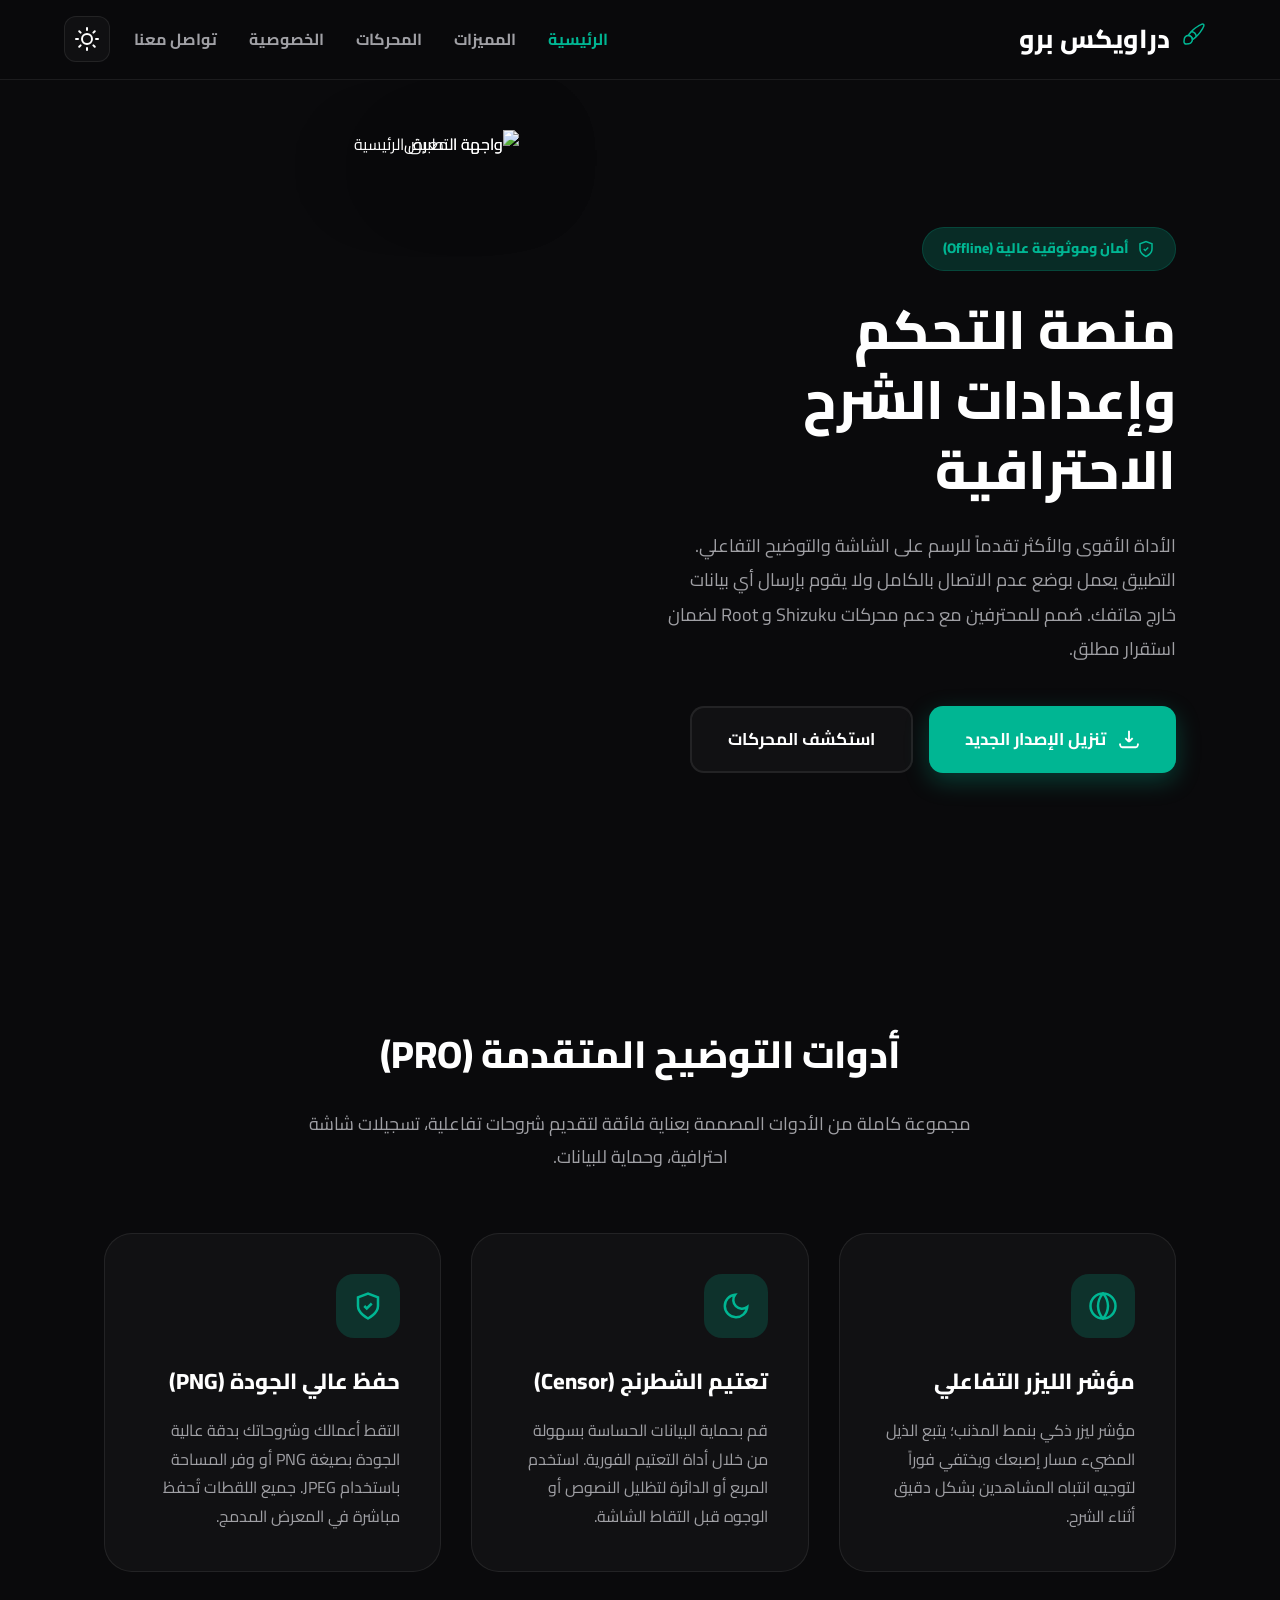
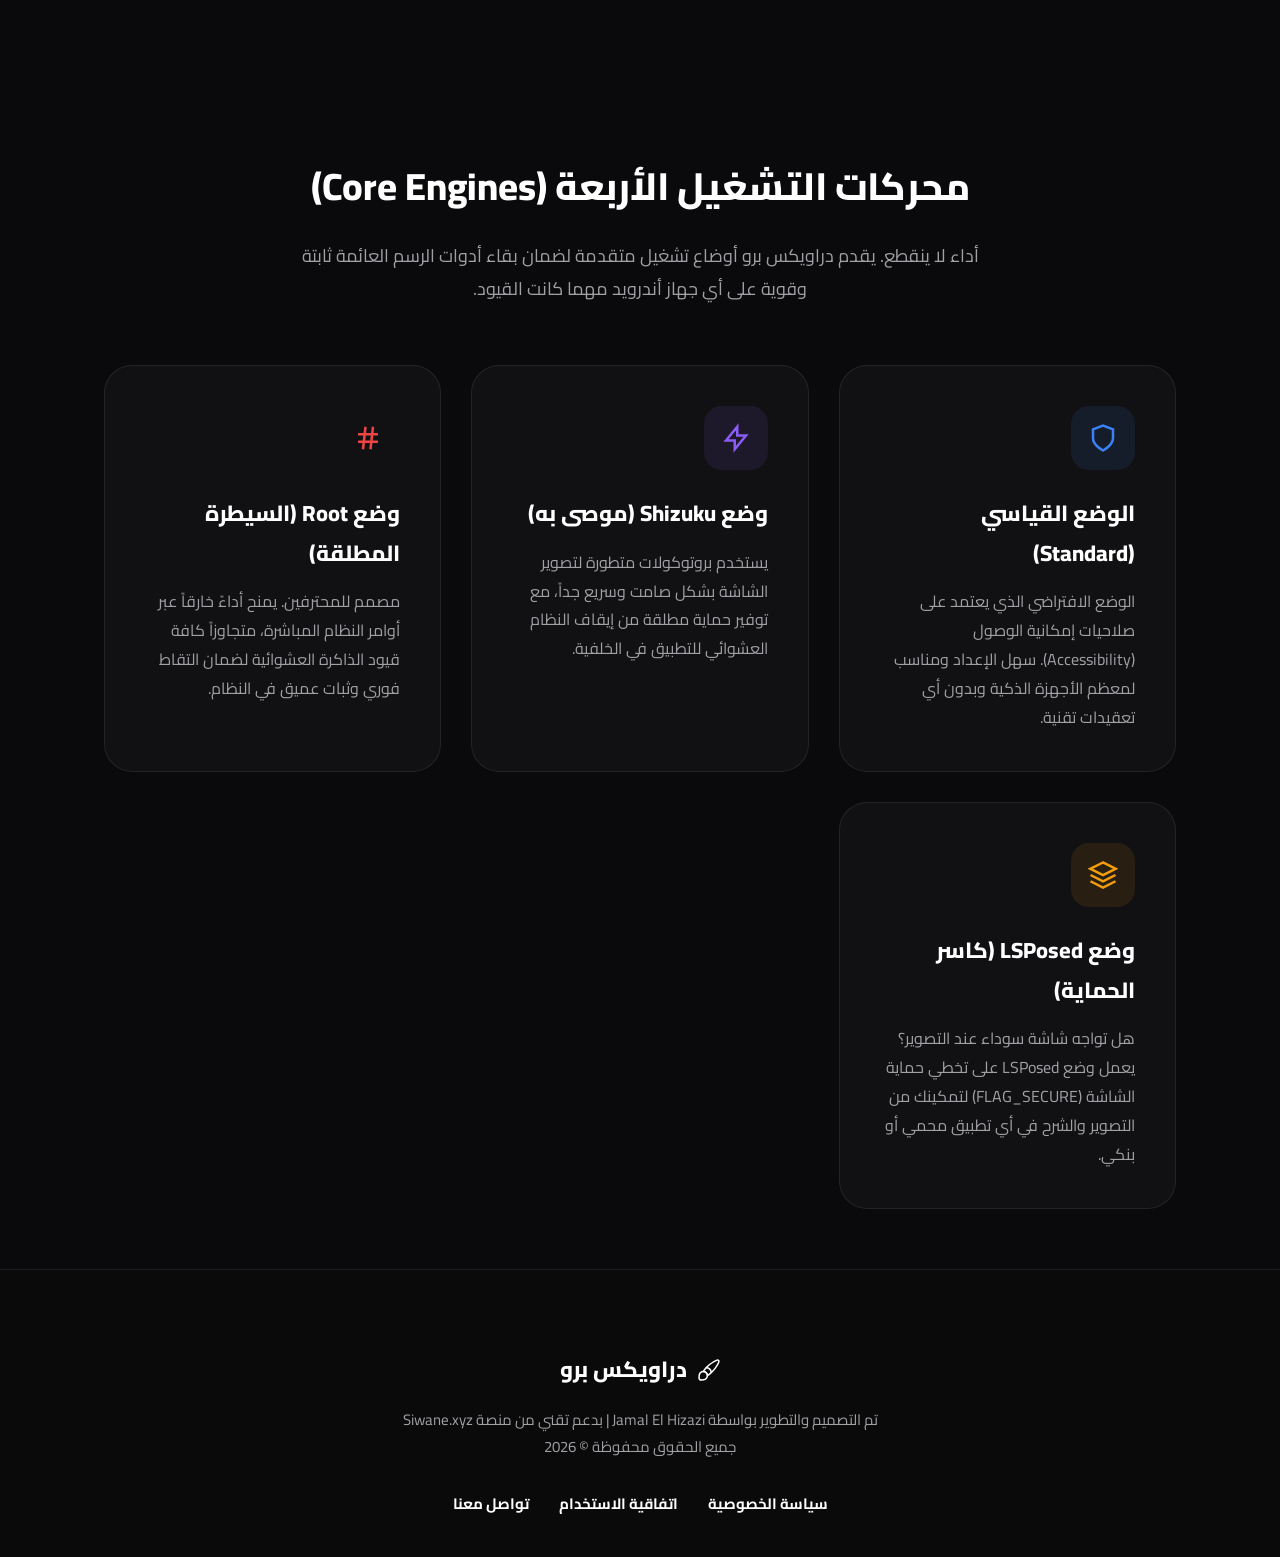
==== commit 7959c89e: "Add files via upload" ====
--- a/index.html
+++ b/index.html
@@ -4,412 +4,117 @@
 <head>
     <meta charset="UTF-8">
     <meta name="viewport" content="width=device-width, initial-scale=1.0">
-    <title>Drawix Pro — تطبيق الرسم الاحترافي</title>
-    <link rel="preconnect" href="https://fonts.googleapis.com">
-    <link rel="preconnect" href="https://fonts.gstatic.com" crossorigin>
-    <link href="https://fonts.googleapis.com/css2?family=Cairo:wght@300;400;500;600;700;800;900&amp;family=Tajawal:wght@300;400;500;700;800;900&amp;display=swap" rel="stylesheet">
+    <title>دراويكس برو - منصة التحكم وإعدادات الشرح</title>
     <link rel="stylesheet" href="style.css">
 </head>
 
 <body>
-    <div class="bg-atmosphere">
-        <div class="bg-orb bg-orb--teal"></div>
-        <div class="bg-orb bg-orb--blue"></div>
-        <div class="bg-orb bg-orb--purple"></div>
-        <div class="bg-grid"></div>
-    </div>
-    <header class="navbar">
-        <nav class="navbar__inner container">
-            <div class="navbar__logo"><span class="navbar__logo-icon"><svg width="22" height="22" viewbox="0 0 24 24" fill="none" xmlns="http://www.w3.org/2000/svg" style="color:#26B6A5">
-                        <path d="M10.43 18.37c-.15 0-.29-.04-.42-.13a.738.738 0 0 1-.33-.62c0-.15-.01-.31-.03-.47-.09-.71-.41-1.33-.95-1.87s-1.21-.88-1.93-.97c-.12-.01-.29-.02-.45-.01-.26.02-.5-.09-.65-.3a.78.78 0 0 1-.11-.71c.15-.41.37-.78.63-1.08l1.54-1.94c2.65-3.31 8.02-7.29 11.95-8.87a2.17 2.17 0 0 1 2.33.47c.63.63.82 1.53.49 2.35-1.58 3.94-5.55 9.3-8.86 11.95l-1.97 1.58c-.37.27-.67.44-.97.56-.08.04-.18.06-.27.06Zm-2.89-5.43c.84.22 1.59.66 2.22 1.29a4.62 4.62 0 0 1 1.26 2.14l1.69-1.36c3.14-2.51 6.91-7.6 8.4-11.34a.628.628 0 0 0-.16-.72.669.669 0 0 0-.73-.14c-3.72 1.5-8.81 5.27-11.33 8.41l-1.35 1.72Z" fill="#26B6A5" />
-                        <path d="M4.08 22.75c-.75 0-1.47-.3-2.01-.84-.62-.62-.92-1.48-.82-2.36l.27-2.46c.26-2.44 2.26-4.25 4.74-4.3.19-.01.44 0 .67.02 1.09.14 2.06.63 2.84 1.41.77.77 1.23 1.69 1.37 2.72a4.91 4.91 0 0 1-1.38 4.15c-.77.76-1.76 1.23-2.88 1.37l-2.47.27c-.11.01-.22.02-.33.02Zm2.37-8.45h-.13c-1.51.03-3.11 1.06-3.31 2.96l-.27 2.46c-.05.42.1.83.39 1.13.29.29.7.44 1.11.39l2.46-.27c.77-.1 1.46-.42 1.98-.94.64-.64 1-1.5 1-2.42 0-.15-.01-.31-.03-.47-.09-.71-.41-1.33-.95-1.87s-1.21-.88-1.93-.97h-.32ZM14.24 15.218c-.41 0-.75-.34-.75-.75 0-2.2-1.79-3.98-3.98-3.98-.41 0-.75-.34-.75-.75s.33-.75.74-.75c3.02 0 5.48 2.46 5.48 5.48.01.42-.33.75-.74.75Z" fill="#26B6A5" />
-                    </svg></span><span class="navbar__logo-text">Drawix<strong>Pro</strong></span></div>
-            <ul class="navbar__links">
-                <li><a href="#features">المزايا</a></li>
-                <li><a href="#gallery">المعرض</a></li>
-                <li><a href="#" data-modal="privacyModal">الخصوصية</a></li>
-                <li><a href="#" data-modal="contactModal">تواصل معنا</a></li>
-            </ul><a href="#download" class="btn btn--nav"><svg class="btn__icon" width="24" height="24" viewbox="0 0 24 24" fill="none" xmlns="http://www.w3.org/2000/svg">
-                    <path d="M10 22.75c-.96 0-1.75-.79-1.75-1.75v-3c0-.41.34-.75.75-.75h2c.41 0 .75.34.75.75v3c0 .96-.79 1.75-1.75 1.75Zm-.25-4V21c0 .27.5.27.5 0v-2.25h-.5ZM14 22.75c-.96 0-1.75-.79-1.75-1.75v-3c0-.41.34-.75.75-.75h2c.41 0 .75.34.75.75v3c0 .96-.79 1.75-1.75 1.75Zm-.25-4V21c0 .27.5.27.5 0v-2.25h-.5Z" fill="currentColor" />
-                    <path d="M15 18.75H9c-1.52 0-2.75-1.23-2.75-2.75v-5c0-1.52 1.23-2.75 2.75-2.75h6c1.52 0 2.75 1.23 2.75 2.75v5c0 1.52-1.23 2.75-2.75 2.75Zm-6-9c-.69 0-1.25.56-1.25 1.25v5c0 .69.56 1.25 1.25 1.25h6c.69 0 1.25-.56 1.25-1.25v-5c0-.69-.56-1.25-1.25-1.25H9ZM4 16.75c-.96 0-1.75-.79-1.75-1.75v-4c0-.96.79-1.75 1.75-1.75s1.75.79 1.75 1.75v4c0 .96-.79 1.75-1.75 1.75Zm0-6c-.14 0-.25.11-.25.25v4c0 .28.5.28.5 0v-4c0-.14-.11-.25-.25-.25ZM20 16.75c-.96 0-1.75-.79-1.75-1.75v-4c0-.96.79-1.75 1.75-1.75s1.75.79 1.75 1.75v4c0 .96-.79 1.75-1.75 1.75Zm0-6c-.14 0-.25.11-.25.25v4c0 .28.5.28.5 0v-4c0-.14-.11-.25-.25-.25Z" fill="currentColor" />
-                    <path d="M13 18.75h-2c-.41 0-.75-.34-.75-.75s.34-.75.75-.75h2c.41 0 .75.34.75.75s-.34.75-.75.75ZM14.4 7.748H9.6c-1.3 0-2.35-1.05-2.35-2.35 0-2.62 2.13-4.75 4.75-4.75s4.75 2.13 4.75 4.75c0 1.3-1.05 2.35-2.35 2.35Zm-2.4-5.6c-1.79 0-3.25 1.46-3.25 3.25 0 .47.38.85.85.85h4.8c.47 0 .85-.38.85-.85 0-1.79-1.46-3.25-3.25-3.25Z" fill="currentColor" />
-                </svg>تحميل</a><button class="navbar__burger" aria-label="فتح القائمة" aria-expanded="false"><span></span><span></span><span></span></button>
-        </nav>
-    </header>
-    <nav class="navbar__drawer"><a href="#features">المزايا</a><a href="#gallery">المعرض</a><a href="#" data-modal="privacyModal">الخصوصية</a><a href="#" data-modal="contactModal">تواصل معنا</a><a href="#download" style="color:var(--clr-primary)">تحميل APK</a></nav>
-    <section class="hero" id="home">
-        <div class="hero__inner container">
-            <div class="hero__badge"><span class="hero__badge-item"><svg class="badge-icon" width="24" height="24" viewbox="0 0 24 24" fill="none" xmlns="http://www.w3.org/2000/svg">
-                        <path d="M10.43 18.37c-.15 0-.29-.04-.42-.13a.738.738 0 0 1-.33-.62c0-.15-.01-.31-.03-.47-.09-.71-.41-1.33-.95-1.87s-1.21-.88-1.93-.97c-.12-.01-.29-.02-.45-.01-.26.02-.5-.09-.65-.3a.78.78 0 0 1-.11-.71c.15-.41.37-.78.63-1.08l1.54-1.94c2.65-3.31 8.02-7.29 11.95-8.87a2.17 2.17 0 0 1 2.33.47c.63.63.82 1.53.49 2.35-1.58 3.94-5.55 9.3-8.86 11.95l-1.97 1.58c-.37.27-.67.44-.97.56-.08.04-.18.06-.27.06Zm-2.89-5.43c.84.22 1.59.66 2.22 1.29a4.62 4.62 0 0 1 1.26 2.14l1.69-1.36c3.14-2.51 6.91-7.6 8.4-11.34a.628.628 0 0 0-.16-.72.669.669 0 0 0-.73-.14c-3.72 1.5-8.81 5.27-11.33 8.41l-1.35 1.72Z" fill="currentColor" />
-                        <path d="M4.08 22.75c-.75 0-1.47-.3-2.01-.84-.62-.62-.92-1.48-.82-2.36l.27-2.46c.26-2.44 2.26-4.25 4.74-4.3.19-.01.44 0 .67.02 1.09.14 2.06.63 2.84 1.41.77.77 1.23 1.69 1.37 2.72a4.91 4.91 0 0 1-1.38 4.15c-.77.76-1.76 1.23-2.88 1.37l-2.47.27c-.11.01-.22.02-.33.02Zm2.37-8.45h-.13c-1.51.03-3.11 1.06-3.31 2.96l-.27 2.46c-.05.42.1.83.39 1.13.29.29.7.44 1.11.39l2.46-.27c.77-.1 1.46-.42 1.98-.94.64-.64 1-1.5 1-2.42 0-.15-.01-.31-.03-.47-.09-.71-.41-1.33-.95-1.87s-1.21-.88-1.93-.97h-.32ZM14.24 15.218c-.41 0-.75-.34-.75-.75 0-2.2-1.79-3.98-3.98-3.98-.41 0-.75-.34-.75-.75s.33-.75.74-.75c3.02 0 5.48 2.46 5.48 5.48.01.42-.33.75-.74.75Z" fill="currentColor" />
-                    </svg>رسم احترافي</span><span class="hero__badge-sep"></span><span class="hero__badge-item"><svg class="badge-icon" width="24" height="24" viewbox="0 0 24 24" fill="none" xmlns="http://www.w3.org/2000/svg">
-                        <path d="M11.998 22.761c-1.09 0-2.17-.32-3.02-.95l-4.3-3.21c-1.14-.85-2.03-2.63-2.03-4.04v-7.44c0-1.54 1.13-3.18 2.58-3.72l4.99-1.87c.99-.37 2.55-.37 3.54 0l4.99 1.87c1.45.54 2.58 2.18 2.58 3.72v7.43c0 1.42-.89 3.19-2.03 4.04l-4.3 3.21c-.83.64-1.91.96-3 .96Zm-1.25-19.82-4.99 1.87c-.85.32-1.6 1.4-1.6 2.32v7.43c0 .95.67 2.28 1.42 2.84l4.3 3.21c1.15.86 3.09.86 4.25 0l4.3-3.21c.76-.57 1.42-1.89 1.42-2.84v-7.44c0-.91-.75-1.99-1.6-2.32l-4.99-1.87c-.68-.24-1.84-.24-2.51.01Z" fill="currentColor" />
-                        <path d="M10.658 14.231c-.19 0-.38-.07-.53-.22l-1.61-1.61a.754.754 0 0 1 0-1.06c.29-.29.77-.29 1.06 0l1.08 1.08 3.77-3.77c.29-.29.77-.29 1.06 0 .29.29.29.77 0 1.06l-4.3 4.3c-.15.15-.34.22-.53.22Z" fill="currentColor" />
-                    </svg>خصوصية كاملة</span><span class="hero__badge-sep"></span><span class="hero__badge-item"><svg class="badge-icon" width="24" height="24" viewbox="0 0 24 24" fill="none" xmlns="http://www.w3.org/2000/svg">
-                        <path d="M10 22.75c-.96 0-1.75-.79-1.75-1.75v-3c0-.41.34-.75.75-.75h2c.41 0 .75.34.75.75v3c0 .96-.79 1.75-1.75 1.75Zm-.25-4V21c0 .27.5.27.5 0v-2.25h-.5ZM14 22.75c-.96 0-1.75-.79-1.75-1.75v-3c0-.41.34-.75.75-.75h2c.41 0 .75.34.75.75v3c0 .96-.79 1.75-1.75 1.75Zm-.25-4V21c0 .27.5.27.5 0v-2.25h-.5Z" fill="currentColor" />
-                        <path d="M15 18.75H9c-1.52 0-2.75-1.23-2.75-2.75v-5c0-1.52 1.23-2.75 2.75-2.75h6c1.52 0 2.75 1.23 2.75 2.75v5c0 1.52-1.23 2.75-2.75 2.75Zm-6-9c-.69 0-1.25.56-1.25 1.25v5c0 .69.56 1.25 1.25 1.25h6c.69 0 1.25-.56 1.25-1.25v-5c0-.69-.56-1.25-1.25-1.25H9ZM4 16.75c-.96 0-1.75-.79-1.75-1.75v-4c0-.96.79-1.75 1.75-1.75s1.75.79 1.75 1.75v4c0 .96-.79 1.75-1.75 1.75Zm0-6c-.14 0-.25.11-.25.25v4c0 .28.5.28.5 0v-4c0-.14-.11-.25-.25-.25ZM20 16.75c-.96 0-1.75-.79-1.75-1.75v-4c0-.96.79-1.75 1.75-1.75s1.75.79 1.75 1.75v4c0 .96-.79 1.75-1.75 1.75Zm0-6c-.14 0-.25.11-.25.25v4c0 .28.5.28.5 0v-4c0-.14-.11-.25-.25-.25Z" fill="currentColor" />
-                        <path d="M13 18.75h-2c-.41 0-.75-.34-.75-.75s.34-.75.75-.75h2c.41 0 .75.34.75.75s-.34.75-.75.75ZM14.4 7.748H9.6c-1.3 0-2.35-1.05-2.35-2.35 0-2.62 2.13-4.75 4.75-4.75s4.75 2.13 4.75 4.75c0 1.3-1.05 2.35-2.35 2.35Zm-2.4-5.6c-1.79 0-3.25 1.46-3.25 3.25 0 .47.38.85.85.85h4.8c.47 0 .85-.38.85-.85 0-1.79-1.46-3.25-3.25-3.25Z" fill="currentColor" />
-                    </svg>Android</span></div>
-            <h1 class="hero__title"><span class="hero__title-sub">مرحباً بك في</span>Drawix<span class="hero__title-accent">Pro</span></h1>
-            <p class="hero__subtitle">تطبيق احترافي للرسم والتوضيح على هاتفك.<br>سريع وأنيق ومصمم للمبدعين.</p>
-            <div class="hero__actions" id="download"><a href="#" class="btn btn--primary"><svg class="btn__icon" width="24" height="24" viewbox="0 0 24 24" fill="none" xmlns="http://www.w3.org/2000/svg">
-                        <path d="M10 22.75c-.96 0-1.75-.79-1.75-1.75v-3c0-.41.34-.75.75-.75h2c.41 0 .75.34.75.75v3c0 .96-.79 1.75-1.75 1.75Zm-.25-4V21c0 .27.5.27.5 0v-2.25h-.5ZM14 22.75c-.96 0-1.75-.79-1.75-1.75v-3c0-.41.34-.75.75-.75h2c.41 0 .75.34.75.75v3c0 .96-.79 1.75-1.75 1.75Zm-.25-4V21c0 .27.5.27.5 0v-2.25h-.5Z" fill="currentColor" />
-                        <path d="M15 18.75H9c-1.52 0-2.75-1.23-2.75-2.75v-5c0-1.52 1.23-2.75 2.75-2.75h6c1.52 0 2.75 1.23 2.75 2.75v5c0 1.52-1.23 2.75-2.75 2.75Zm-6-9c-.69 0-1.25.56-1.25 1.25v5c0 .69.56 1.25 1.25 1.25h6c.69 0 1.25-.56 1.25-1.25v-5c0-.69-.56-1.25-1.25-1.25H9ZM4 16.75c-.96 0-1.75-.79-1.75-1.75v-4c0-.96.79-1.75 1.75-1.75s1.75.79 1.75 1.75v4c0 .96-.79 1.75-1.75 1.75Zm0-6c-.14 0-.25.11-.25.25v4c0 .28.5.28.5 0v-4c0-.14-.11-.25-.25-.25ZM20 16.75c-.96 0-1.75-.79-1.75-1.75v-4c0-.96.79-1.75 1.75-1.75s1.75.79 1.75 1.75v4c0 .96-.79 1.75-1.75 1.75Zm0-6c-.14 0-.25.11-.25.25v4c0 .28.5.28.5 0v-4c0-.14-.11-.25-.25-.25Z" fill="currentColor" />
-                        <path d="M13 18.75h-2c-.41 0-.75-.34-.75-.75s.34-.75.75-.75h2c.41 0 .75.34.75.75s-.34.75-.75.75ZM14.4 7.748H9.6c-1.3 0-2.35-1.05-2.35-2.35 0-2.62 2.13-4.75 4.75-4.75s4.75 2.13 4.75 4.75c0 1.3-1.05 2.35-2.35 2.35Zm-2.4-5.6c-1.79 0-3.25 1.46-3.25 3.25 0 .47.38.85.85.85h4.8c.47 0 .85-.38.85-.85 0-1.79-1.46-3.25-3.25-3.25Z" fill="currentColor" />
-                    </svg>تحميل APK</a><a href="#features" class="btn btn--secondary"><svg class="btn__icon" width="24" height="24" viewbox="0 0 24 24" fill="none" xmlns="http://www.w3.org/2000/svg">
-                        <path d="M4.91 22.82c-1.09 0-2.02-.35-2.7-1.03-.97-.97-1.27-2.45-.84-4.17l2.48-9.93c.43-1.72 2.11-3.39 3.82-3.82l9.93-2.48c1.72-.43 3.2-.13 4.17.84.97.97 1.27 2.45.84 4.17l-2.48 9.93c-.43 1.72-2.11 3.39-3.82 3.82l-9.93 2.48c-.51.12-1 .19-1.47.19ZM17.98 2.83 8.05 5.32c-1.17.29-2.44 1.56-2.74 2.73l-2.48 9.93c-.3 1.19-.14 2.16.44 2.75.58.58 1.56.74 2.75.44l9.93-2.48c1.17-.29 2.44-1.57 2.73-2.73l2.48-9.93c.3-1.19.14-2.16-.44-2.75-.58-.59-1.55-.74-2.74-.45Z" fill="currentColor" />
-                        <path d="M12 16.25A4.26 4.26 0 0 1 7.75 12 4.26 4.26 0 0 1 12 7.75 4.26 4.26 0 0 1 16.25 12 4.26 4.26 0 0 1 12 16.25Zm0-7c-1.52 0-2.75 1.23-2.75 2.75s1.23 2.75 2.75 2.75 2.75-1.23 2.75-2.75S13.52 9.25 12 9.25Z" fill="currentColor" />
-                    </svg>استكشف المزايا</a></div>
-            <div class="hero__mockup-wrap">
-                <div class="hero__mockup-glow"></div>
-                <div class="float-card float-card--left"><span class="float-card__num">50+</span><span class="float-card__label">فرشاة احترافية</span></div>
-                <div class="float-card float-card--right"><span class="float-card__dot dot--green"></span><span class="float-card__label">أداء عالي</span></div>
-                <div class="phone">
-                    <div class="phone__frame">
-                        <div class="phone__notch"></div>
-                        <div class="phone__screen">
-                            <div class="app-bar"><span class="app-bar__title">Drawix Pro</span>
-                                <div class="app-bar__actions">
-                                    <div class="app-bar__dot"></div>
-                                    <div class="app-bar__dot"></div>
-                                </div>
-                            </div>
-                            <div class="app-canvas"><svg viewbox="0 0 260 320" xmlns="http://www.w3.org/2000/svg" class="canvas-art">
-                                    <defs>
-                                        <radialgradient id="gArt" cx="50%" cy="40%" r="60%">
-                                            <stop offset="0%" stop-color="#26B6A5" stop-opacity="0.18" />
-                                            <stop offset="100%" stop-color="#0F172A" stop-opacity="0" />
-                                        </radialgradient>
-                                    </defs>
-                                    <rect width="260" height="320" fill="url(#gArt)" />
-                                    <path d="M40 240 Q80 160 130 180 Q180 200 220 120" stroke="#26B6A5" stroke-width="2.5" fill="none" stroke-linecap="round" opacity="0.7" />
-                                    <path d="M30 260 Q90 200 140 210 Q190 220 230 150" stroke="#60a5fa" stroke-width="1.8" fill="none" stroke-linecap="round" opacity="0.5" />
-                                    <path d="M60 290 Q100 230 145 240 Q195 250 235 180" stroke="#a78bfa" stroke-width="1.5" fill="none" stroke-linecap="round" opacity="0.4" />
-                                    <path d="M20 300 L80 160 L130 220 L185 130 L240 300 Z" fill="none" stroke="#26B6A5" stroke-width="1.5" stroke-linejoin="round" opacity="0.25" />
-                                    <circle cx="185" cy="80" r="28" fill="none" stroke="#fbbf24" stroke-width="1.5" opacity="0.5" />
-                                    <circle cx="185" cy="80" r="20" fill="#fbbf24" opacity="0.08" />
-                                    <circle cx="50" cy="60" r="1.5" fill="#fff" opacity="0.6" />
-                                    <circle cx="90" cy="40" r="1" fill="#fff" opacity="0.5" />
-                                    <circle cx="220" cy="55" r="1.5" fill="#fff" opacity="0.6" />
-                                    <circle cx="145" cy="30" r="1" fill="#fff" opacity="0.4" />
-                                </svg></div>
-                            <div class="app-toolbar">
-                                <div class="app-tool active"><svg width="16" height="16" viewbox="0 0 24 24" fill="none" stroke="currentColor" stroke-width="2" stroke-linecap="round">
-                                        <path d="M12 20h9M16.5 3.5a2.121 2.121 0 013 3L7 19l-4 1 1-4L16.5 3.5z" />
-                                    </svg></div>
-                                <div class="app-tool"><svg width="16" height="16" viewbox="0 0 24 24" fill="none" stroke="currentColor" stroke-width="2" stroke-linecap="round">
-                                        <circle cx="12" cy="12" r="3" />
-                                        <path d="M12 1v4M12 19v4M4.22 4.22l2.83 2.83M16.95 16.95l2.83 2.83M1 12h4M19 12h4M4.22 19.78l2.83-2.83M16.95 7.05l2.83-2.83" />
-                                    </svg></div>
-                                <div class="app-tool"><svg width="16" height="16" viewbox="0 0 24 24" fill="none" stroke="currentColor" stroke-width="2" stroke-linecap="round">
-                                        <path d="M21 16V8a2 2 0 00-1-1.73l-7-4a2 2 0 00-2 0l-7 4A2 2 0 003 8v8a2 2 0 001 1.73l7 4a2 2 0 002 0l7-4A2 2 0 0021 16z" />
-                                    </svg></div>
-                                <div class="app-tool"><svg width="16" height="16" viewbox="0 0 24 24" fill="none" stroke="currentColor" stroke-width="2" stroke-linecap="round">
-                                        <path d="M11 4H4a2 2 0 00-2 2v14a2 2 0 002 2h14a2 2 0 002-2v-7" />
-                                        <path d="M18.5 2.5a2.121 2.121 0 013 3L12 15l-4 1 1-4 9.5-9.5z" />
-                                    </svg></div>
-                            </div>
-                            <div class="app-brushes">
-                                <div class="brush-item brush--sm"></div>
-                                <div class="brush-item brush--md active"></div>
-                                <div class="brush-item brush--lg"></div>
-                                <div class="brush-item brush--xl"></div>
-                            </div>
-                            <div class="app-fab"><svg width="18" height="18" viewbox="0 0 24 24" fill="none" stroke="#fff" stroke-width="2.2" stroke-linecap="round">
-                                    <path d="M12 5v14M5 12h14" />
-                                </svg></div>
-                        </div>
-                        <div class="phone__home-bar"></div>
-                    </div>
+    <nav><a href="index.html" class="logo"><svg width="34" height="34" fill="none" xmlns="http://www.w3.org/2000/svg">
+                <path d="M10.43 18.37c-.15 0-.29-.04-.42-.13a.738.738 0 0 1-.33-.62c0-.15-.01-.31-.03-.47-.09-.71-.41-1.33-.95-1.87s-1.21-.88-1.93-.97c-.12-.01-.29-.02-.45-.01-.26.02-.5-.09-.65-.3a.78.78 0 0 1-.11-.71c.15-.41.37-.78.63-1.08l1.54-1.94c2.65-3.31 8.02-7.29 11.95-8.87a2.17 2.17 0 0 1 2.33.47c.63.63.82 1.53.49 2.35-1.58 3.94-5.55 9.3-8.86 11.95l-1.97 1.58c-.37.27-.67.44-.97.56-.08.04-.18.06-.27.06Zm-2.89-5.43c.84.22 1.59.66 2.22 1.29a4.62 4.62 0 0 1 1.26 2.14l1.69-1.36c3.14-2.51 6.91-7.6 8.4-11.34a.628.628 0 0 0-.16-.72.669.669 0 0 0-.73-.14c-3.72 1.5-8.81 5.27-11.33 8.41l-1.35 1.72Z" fill="currentColor" />
+                <path d="M4.08 22.75c-.75 0-1.47-.3-2.01-.84-.62-.62-.92-1.48-.82-2.36l.27-2.46c.26-2.44 2.26-4.25 4.74-4.3.19-.01.44 0 .67.02 1.09.14 2.06.63 2.84 1.41.77.77 1.23 1.69 1.37 2.72a4.91 4.91 0 0 1-1.38 4.15c-.77.76-1.76 1.23-2.88 1.37l-2.47.27c-.11.01-.22.02-.33.02Zm2.37-8.45h-.13c-1.51.03-3.11 1.06-3.31 2.96l-.27 2.46c-.05.42.1.83.39 1.13.29.29.7.44 1.11.39l2.46-.27c.77-.1 1.46-.42 1.98-.94.64-.64 1-1.5 1-2.42 0-.15-.01-.31-.03-.47-.09-.71-.41-1.33-.95-1.87s-1.21-.88-1.93-.97h-.32ZM14.24 15.218c-.41 0-.75-.34-.75-.75 0-2.2-1.79-3.98-3.98-3.98-.41 0-.75-.34-.75-.75s.33-.75.74-.75c3.02 0 5.48 2.46 5.48 5.48.01.42-.33.75-.74.75Z" fill="currentColor" />
+            </svg>دراويكس برو</a>
+        <div class="nav-controls">
+            <div class="nav-links"><a href="index.html" class="active">الرئيسية</a><a href="#features">المميزات</a><a href="#engines">المحركات</a><a href="privacy.html">الخصوصية</a><a href="contact.html">تواصل معنا</a></div><button id="theme-toggle" class="theme-btn" aria-label="تبديل المظهر"></button>
+        </div>
+    </nav>
+    <div class="container"><!-- Hero Section -->
+        <section class="hero">
+            <div class="hero-text reveal">
+                <div class="hero-tag"><svg viewbox="0 0 24 24" width="18" height="18" fill="none" stroke="currentColor" stroke-width="2">
+                        <path d="M12 22s8-4 8-10V5l-8-3-8 3v7c0 6 8 10 8 10z" />
+                        <path d="M9 12l2 2 4-4" />
+                    </svg>أمان وموثوقية عالية (Offline)</div>
+                <h1 class="hero-title">منصة التحكم وإعدادات الشرح الاحترافية</h1>
+                <p class="hero-desc">الأداة الأقوى والأكثر تقدماً للرسم على الشاشة والتوضيح التفاعلي. التطبيق يعمل بوضع عدم الاتصال بالكامل ولا يقوم بإرسال أي بيانات خارج هاتفك. صُمم للمحترفين مع دعم محركات Shizuku و Root لضمان استقرار مطلق.</p>
+                <div class="btn-group"><a href="#download" class="btn btn-primary"><svg viewbox="0 0 24 24" width="22" height="22" fill="none" stroke="currentColor" stroke-width="2">
+                            <path d="M12 15V3m0 12l-4-4m4 4l4-4M2 17l.621 2.485A2 2 0 0 0 4.561 21h14.878a2 2 0 0 0 1.94-1.515L22 17" />
+                        </svg>تنزيل الإصدار الجديد</a><a href="#engines" class="btn btn-outline">استكشف المحركات</a></div>
+            </div><!-- حاوية السلايدر للقطات الشاشة الفعلية (بدون إطار CSS) -->
+            <div class="hero-visual reveal delay-1">
+                <div class="app-screenshot-slider"><!-- الصورة الأولى --><img src="assets/screen/screen1.png" alt="واجهة التطبيق الرئيسية" class="slide active"><!-- يمكنك إضافة المزيد من اللقطات هنا إذا توفرت لديك --><img src="assets/screen/screen2.png" alt="واجهة المعرض" class="slide active"><img src="assets/screen/screen3.png" alt="واجهة الأمان" class="slide"><img src="assets/screen/screen4.png" alt="واجهة الإعدادات" class="slide"></div>
+            </div>
+        </section><!-- Features Section -->
+        <section id="features" class="section-padding">
+            <div class="section-header reveal">
+                <h2 class="section-title">أدوات التوضيح المتقدمة (PRO)</h2>
+                <p class="section-desc">مجموعة كاملة من الأدوات المصممة بعناية فائقة لتقديم شروحات تفاعلية، تسجيلات شاشة احترافية، وحماية للبيانات.</p>
+            </div>
+            <div class="grid-cards">
+                <div class="feature-card reveal delay-1">
+                    <div class="f-icon" style="background: var(--primary-light); color: var(--primary);"><svg viewbox="0 0 24 24" width="30" height="30" fill="none" stroke="currentColor" stroke-width="2">
+                            <circle cx="12" cy="12" r="10" />
+                            <path d="M12 2a15.3 15.3 0 0 1 4 10 15.3 15.3 0 0 1-4 10 15.3 15.3 0 0 1-4-10 15.3 15.3 0 0 1 4-10z" />
+                        </svg></div>
+                    <h3 class="f-title">مؤشر الليزر التفاعلي</h3>
+                    <p class="f-desc">مؤشر ليزر ذكي بنمط المذنب؛ يتبع الذيل المضيء مسار إصبعك ويختفي فوراً لتوجيه انتباه المشاهدين بشكل دقيق أثناء الشرح.</p>
+                </div>
+                <div class="feature-card reveal delay-2">
+                    <div class="f-icon" style="background: var(--primary-light); color: var(--primary);"><svg viewbox="0 0 24 24" width="30" height="30" fill="none" stroke="currentColor" stroke-width="2">
+                            <path d="M21 12.79A9 9 0 1 1 11.21 3 7 7 0 0 0 21 12.79z" />
+                        </svg></div>
+                    <h3 class="f-title">تعتيم الشطرنج (Censor)</h3>
+                    <p class="f-desc">قم بحماية البيانات الحساسة بسهولة من خلال أداة التعتيم الفورية. استخدم المربع أو الدائرة لتظليل النصوص أو الوجوه قبل التقاط الشاشة.</p>
+                </div>
+                <div class="feature-card reveal delay-3">
+                    <div class="f-icon" style="background: var(--primary-light); color: var(--primary);"><svg viewbox="0 0 24 24" width="30" height="30" fill="none" stroke="currentColor" stroke-width="2">
+                            <path d="M12 22s8-4 8-10V5l-8-3-8 3v7c0 6 8 10 8 10z" />
+                            <path d="M9 12l2 2 4-4" />
+                        </svg></div>
+                    <h3 class="f-title">حفظ عالي الجودة (PNG)</h3>
+                    <p class="f-desc">التقط أعمالك وشروحاتك بدقة عالية الجودة بصيغة PNG أو وفر المساحة باستخدام JPEG. جميع اللقطات تُحفظ مباشرة في المعرض المدمج.</p>
                 </div>
             </div>
-        </div>
-    </section>
-    <section class="features" id="features">
-        <div class="container">
-            <div class="section-header"><span class="section-tag">لماذا Drawix Pro</span>
-                <h2 class="section-title">مزايا لا مثيل لها</h2>
-                <p class="section-desc">صُمّم بعناية لكل من يحمل قلماً رقمياً ويسعى إلى التميّز</p>
+        </section><!-- Engines Section -->
+        <section id="engines" class="section-padding">
+            <div class="section-header reveal">
+                <h2 class="section-title">محركات التشغيل الأربعة (Core Engines)</h2>
+                <p class="section-desc">أداء لا ينقطع. يقدم دراويكس برو أوضاع تشغيل متقدمة لضمان بقاء أدوات الرسم العائمة ثابتة وقوية على أي جهاز أندرويد مهما كانت القيود.</p>
             </div>
-            <div class="features__grid">
-                <div class="feature-card">
-                    <div class="feature-card__icon-wrap"><svg class="feature-card__icon" width="24" height="24" viewbox="0 0 24 24" fill="none" xmlns="http://www.w3.org/2000/svg">
-                            <path d="M5 21.869c-.74 0-1.47-.28-2.03-.84-.54-.54-.84-1.26-.84-2.03 0-.77.3-1.49.84-2.03l13-13a2.873 2.873 0 0 1 4.06 0c.54.54.84 1.26.84 2.03 0 .77-.3 1.49-.84 2.03l-13 13c-.56.56-1.29.84-2.03.84Zm13-17.24c-.35 0-.7.13-.97.4l-13 13c-.26.26-.4.6-.4.97s.14.71.4.97c.53.53 1.41.53 1.94 0l13-13c.26-.26.4-.6.4-.97s-.14-.71-.4-.97c-.27-.27-.62-.4-.97-.4Z" fill="currentColor" />
-                            <path d="M18.01 9.74c-.19 0-.38-.07-.53-.22l-3-3a.754.754 0 0 1 0-1.06c.29-.29.77-.29 1.06 0l3 3c.29.29.29.77 0 1.06-.15.15-.34.22-.53.22ZM10 5.5c-.05 0-.09-.01-.14-.02l-1.36-.4-1.36.4c-.18.05-.37 0-.49-.13-.13-.13-.18-.31-.13-.49l.4-1.36-.4-1.36c-.05-.18 0-.37.13-.49a.5.5 0 0 1 .49-.13l1.36.4 1.36-.4c.18-.05.36 0 .49.13a.5.5 0 0 1 .13.49l-.4 1.36.4 1.36c.05.18 0 .37-.13.49a.47.47 0 0 1-.35.15ZM8.5 4.06c.05 0 .09.01.14.02l.62.18-.18-.62a.447.447 0 0 1 0-.28l.18-.62-.62.18c-.09.03-.19.03-.28 0l-.62-.18.18.62c.03.09.03.19 0 .28l-.18.62.62-.18c.05-.01.09-.02.14-.02ZM6 11.5c-.05 0-.09-.01-.14-.02l-1.36-.4-1.36.4c-.18.05-.36 0-.49-.13a.5.5 0 0 1-.13-.49l.4-1.36-.4-1.36c-.05-.18 0-.37.13-.49s.32-.18.49-.13l1.36.4 1.36-.4a.5.5 0 0 1 .49.13c.13.13.18.32.13.49l-.4 1.36.4 1.36c.05.18 0 .37-.13.49a.47.47 0 0 1-.35.15Zm-1.5-1.44c.05 0 .09.01.14.02l.62.18-.18-.62a.447.447 0 0 1 0-.28l.18-.62-.62.18c-.09.03-.19.03-.28 0l-.62-.18.18.62c.03.09.03.19 0 .28l-.18.62.62-.18c.05-.01.09-.02.14-.02ZM21 16.5c-.05 0-.09-.01-.14-.02l-1.36-.4-1.36.4c-.18.05-.36 0-.49-.13s-.18-.32-.13-.49l.4-1.36-.4-1.36c-.05-.18 0-.37.13-.49s.32-.18.49-.13l1.36.4 1.36-.4a.5.5 0 0 1 .49.13.5.5 0 0 1 .13.49l-.4 1.36.4 1.36c.05.18 0 .37-.13.49a.47.47 0 0 1-.35.15Zm-1.5-1.44c.05 0 .09.01.14.02l.62.18-.18-.62a.447.447 0 0 1 0-.28l.18-.62-.62.18c-.09.03-.19.03-.28 0l-.62-.18.18.62c.03.09.03.19 0 .28l-.18.62.62-.18c.05-.01.09-.02.14-.02Z" fill="currentColor" />
-                        </svg>
-                        <div class="feature-card__icon-glow"></div>
-                    </div>
-                    <h3 class="feature-card__title">رسم احترافي</h3>
-                    <p class="feature-card__desc">أكثر من 50 فرشاة يدوية ورقمية مُعدّة بدقة متناهية لكل أسلوب إبداعي.</p>
-                    <div class="feature-card__line"></div>
+            <div class="grid-cards">
+                <div class="feature-card reveal delay-1">
+                    <div class="f-icon" style="background: var(--status-info-bg); color: var(--status-info);"><svg viewbox="0 0 24 24" width="30" height="30" fill="none" stroke="currentColor" stroke-width="2">
+                            <path d="M12 22s8-4 8-10V5l-8-3-8 3v7c0 6 8 10 8 10z" />
+                        </svg></div>
+                    <h3 class="f-title">الوضع القياسي (Standard)</h3>
+                    <p class="f-desc">الوضع الافتراضي الذي يعتمد على صلاحيات إمكانية الوصول (Accessibility). سهل الإعداد ومناسب لمعظم الأجهزة الذكية وبدون أي تعقيدات تقنية.</p>
                 </div>
-                <div class="feature-card feature-card--accent">
-                    <div class="feature-card__icon-wrap"><svg class="feature-card__icon" width="24" height="24" viewbox="0 0 24 24" fill="none" xmlns="http://www.w3.org/2000/svg">
-                            <path d="M11.998 22.761c-1.09 0-2.17-.32-3.02-.95l-4.3-3.21c-1.14-.85-2.03-2.63-2.03-4.04v-7.44c0-1.54 1.13-3.18 2.58-3.72l4.99-1.87c.99-.37 2.55-.37 3.54 0l4.99 1.87c1.45.54 2.58 2.18 2.58 3.72v7.43c0 1.42-.89 3.19-2.03 4.04l-4.3 3.21c-.83.64-1.91.96-3 .96Zm-1.25-19.82-4.99 1.87c-.85.32-1.6 1.4-1.6 2.32v7.43c0 .95.67 2.28 1.42 2.84l4.3 3.21c1.15.86 3.09.86 4.25 0l4.3-3.21c.76-.57 1.42-1.89 1.42-2.84v-7.44c0-.91-.75-1.99-1.6-2.32l-4.99-1.87c-.68-.24-1.84-.24-2.51.01Z" fill="currentColor" />
-                            <path d="M10.658 14.231c-.19 0-.38-.07-.53-.22l-1.61-1.61a.754.754 0 0 1 0-1.06c.29-.29.77-.29 1.06 0l1.08 1.08 3.77-3.77c.29-.29.77-.29 1.06 0 .29.29.29.77 0 1.06l-4.3 4.3c-.15.15-.34.22-.53.22Z" fill="currentColor" />
-                        </svg>
-                        <div class="feature-card__icon-glow"></div>
-                    </div>
-                    <h3 class="feature-card__title">خصوصية كاملة</h3>
-                    <p class="feature-card__desc">لا رفع سحابي، لا تتبع، لا إعلانات. أعمالك تبقى ملكك وحدك.</p>
-                    <div class="feature-card__line"></div>
+                <div class="feature-card reveal delay-2">
+                    <div class="f-icon" style="background: rgba(139, 92, 246, 0.1); color: #8B5CF6;"><svg viewbox="0 0 24 24" width="30" height="30" fill="none" stroke="currentColor" stroke-width="2">
+                            <path d="M13 10V3L4 14h7v7l9-11h-7z" />
+                        </svg></div>
+                    <h3 class="f-title">وضع Shizuku (موصى به)</h3>
+                    <p class="f-desc">يستخدم بروتوكولات متطورة لتصوير الشاشة بشكل صامت وسريع جداً، مع توفير حماية مطلقة من إيقاف النظام العشوائي للتطبيق في الخلفية.</p>
                 </div>
-                <div class="feature-card">
-                    <div class="feature-card__icon-wrap"><svg class="feature-card__icon" width="24" height="24" viewbox="0 0 24 24" fill="none" xmlns="http://www.w3.org/2000/svg">
-                            <path d="M9.99 22.75c-.2 0-.36-.04-.48-.09-.4-.15-1.08-.64-1.08-2.19v-6.45H6.09c-1.34 0-1.82-.63-1.99-1-.17-.38-.32-1.15.56-2.16l7.57-8.6c1.02-1.16 1.85-1.08 2.25-.93.4.15 1.08.64 1.08 2.19v6.45h2.34c1.34 0 1.82.63 1.99 1 .17.38.32 1.15-.56 2.16l-7.57 8.6c-.71.81-1.33 1.02-1.77 1.02Zm3.94-20.01c-.03.04-.24.14-.57.52l-7.57 8.6c-.28.32-.32.52-.32.56.02.01.2.11.62.11h3.09c.41 0 .75.34.75.75v7.2c0 .5.09.72.13.78.03-.04.24-.14.57-.52l7.57-8.6c.28-.32.32-.52.32-.56-.02-.01-.2-.11-.62-.11h-3.09c-.41 0-.75-.34-.75-.75v-7.2c.01-.5-.09-.71-.13-.78Z" fill="currentColor" />
-                        </svg>
-                        <div class="feature-card__icon-glow"></div>
-                    </div>
-                    <h3 class="feature-card__title">أداء سريع</h3>
-                    <p class="feature-card__desc">محرك رسم مُحسَّن بالكامل للهواتف الذكية يضمن سرعة استجابة لحظية.</p>
-                    <div class="feature-card__line"></div>
+                <div class="feature-card reveal delay-3">
+                    <div class="f-icon" style="background: var(--status-error-bg); color: var(--status-error);"><svg viewbox="0 0 24 24" width="30" height="30" fill="none" stroke="currentColor" stroke-width="2">
+                            <path d="M4 9h16M4 15h16M10 3L8 21M16 3l-2 18" />
+                        </svg></div>
+                    <h3 class="f-title">وضع Root (السيطرة المطلقة)</h3>
+                    <p class="f-desc">مصمم للمحترفين. يمنح أداءً خارقاً عبر أوامر النظام المباشرة، متجاوزاً كافة قيود الذاكرة العشوائية لضمان التقاط فوري وثبات عميق في النظام.</p>
                 </div>
-                <div class="feature-card">
-                    <div class="feature-card__icon-wrap"><svg class="feature-card__icon" width="24" height="24" viewbox="0 0 24 24" fill="none" xmlns="http://www.w3.org/2000/svg">
-                            <path d="M14.789 19.418c-.11 0-.23-.03-.33-.08a.763.763 0 0 1-.34-1.01l2.14-4.27a.76.76 0 0 1 .67-.41c.28 0 .54.16.67.42l2.14 4.27c.19.37.04.82-.34 1.01-.37.19-.82.04-1.01-.34l-1.46-2.93-1.46 2.93a.78.78 0 0 1-.68.41Z" fill="currentColor" />
-                            <path d="M18.68 18.66h-3.52c-.41 0-.75-.34-.75-.75s.34-.75.75-.75h3.52a.749.749 0 1 1 0 1.5Z" fill="currentColor" />
-                            <path d="M16.92 22.75a5.83 5.83 0 1 1 0-11.66 5.83 5.83 0 0 1 0 11.66Zm0-10.15c-2.39 0-4.33 1.94-4.33 4.33s1.94 4.33 4.33 4.33c2.38 0 4.33-1.94 4.33-4.33s-1.94-4.33-4.33-4.33ZM4.86 12.698c-1.11 0-1.99-.31-2.61-.91-.66-.64-1-1.61-1-2.86v-3.92c0-2.43 1.34-3.77 3.77-3.77h3.92c1.25 0 2.21.33 2.86 1 .63.65.94 1.59.91 2.79v3.9c.03 1.22-.28 2.18-.93 2.83-.65.65-1.61.95-2.85.93h-3.9c-.07.01-.12.01-.17.01Zm.16-9.95c-1.61 0-2.27.66-2.27 2.27v3.92c0 .83.18 1.43.54 1.78.35.34.91.49 1.7.48h3.94c.84.02 1.42-.15 1.77-.5.35-.35.51-.94.49-1.75v-3.94c.02-.8-.14-1.37-.48-1.72-.35-.36-.95-.54-1.78-.54H5.02Z" fill="currentColor" />
-                            <path d="M9.001 6.602h-4.06c-.41 0-.75-.34-.75-.75s.34-.75.75-.75h4.06a.749.749 0 1 1 0 1.5Z" fill="currentColor" />
-                            <path d="M6.98 6.602c-.41 0-.75-.34-.75-.75v-.68c0-.41.34-.75.75-.75s.75.34.75.75v.68c0 .41-.34.75-.75.75Z" fill="currentColor" />
-                            <path d="M4.941 9.76c-.41 0-.75-.34-.75-.75s.34-.75.75-.75c1.27 0 2.3-1.08 2.3-2.42 0-.41.34-.75.75-.75s.75.34.75.75c0 2.16-1.7 3.92-3.8 3.92Z" fill="currentColor" />
-                            <path d="M9.01 9.758c-.93 0-1.82-.47-2.45-1.3a.75.75 0 0 1 1.2-.9c.34.46.79.71 1.25.71.41 0 .75.34.75.75s-.34.74-.75.74ZM9 22.75c-4.27 0-7.75-3.48-7.75-7.75 0-.41.34-.75.75-.75s.75.34.75.75c0 2.96 2.06 5.44 4.83 6.09l-.27-.45a.751.751 0 1 1 1.29-.77l1.05 1.75c.14.23.14.52.01.75-.14.23-.39.38-.66.38ZM21.998 9.75c-.41 0-.75-.34-.75-.75 0-2.96-2.06-5.44-4.83-6.09l.27.45a.75.75 0 1 1-1.29.77l-1.05-1.75a.745.745 0 0 1-.01-.75c.13-.24.38-.38.65-.38 4.27 0 7.75 3.48 7.75 7.75a.74.74 0 0 1-.74.75Z" fill="currentColor" />
-                        </svg>
-                        <div class="feature-card__icon-glow"></div>
-                    </div>
-                    <h3 class="feature-card__title">متعدد اللغات</h3>
-                    <p class="feature-card__desc">واجهة كاملة بالعربية والإنجليزية وأكثر من 12 لغة أخرى.</p>
-                    <div class="feature-card__line"></div>
+                <div class="feature-card reveal delay-4">
+                    <div class="f-icon" style="background: var(--status-warning-bg); color: var(--status-warning);"><svg viewbox="0 0 24 24" width="30" height="30" fill="none" stroke="currentColor" stroke-width="2">
+                            <polygon points="12 2 2 7 12 12 22 7 12 2" />
+                            <polyline points="2 17 12 22 22 17" />
+                            <polyline points="2 12 12 17 22 12" />
+                        </svg></div>
+                    <h3 class="f-title">وضع LSPosed (كاسر الحماية)</h3>
+                    <p class="f-desc">هل تواجه شاشة سوداء عند التصوير؟ يعمل وضع LSPosed على تخطي حماية الشاشة (FLAG_SECURE) لتمكينك من التصوير والشرح في أي تطبيق محمي أو بنكي.</p>
                 </div>
             </div>
-        </div>
-    </section>
-    <section class="stats">
+        </section>
+    </div><!-- Footer -->
+    <footer>
         <div class="container">
-            <div class="stats__grid">
-                <div class="stat-item"><span class="stat-item__num">50+</span><span class="stat-item__label">فرشاة احترافية</span></div>
-                <div class="stat-divider"></div>
-                <div class="stat-item"><span class="stat-item__num">12+</span><span class="stat-item__label">لغة مدعومة</span></div>
-                <div class="stat-divider"></div>
-                <div class="stat-item"><span class="stat-item__num">4K</span><span class="stat-item__label">دقة التصدير</span></div>
-                <div class="stat-divider"></div>
-                <div class="stat-item"><span class="stat-item__num">100%</span><span class="stat-item__label">خصوصية محلية</span></div>
-            </div>
-        </div>
-    </section>
-    <section class="gallery" id="gallery">
-        <div class="container">
-            <div class="section-header"><span class="section-tag">معرض الأعمال</span>
-                <h2 class="section-title">إبداع بلا حدود</h2>
-                <p class="section-desc">نماذج من أعمال أُنجزت بالكامل داخل Drawix Pro</p>
-            </div>
-            <div class="gallery__grid">
-                <div class="gallery-card gallery-card--tall">
-                    <div class="gallery-card__art gallery-card__art--1"><svg viewbox="0 0 200 280" xmlns="http://www.w3.org/2000/svg">
-                            <defs>
-                                <radialgradient id="g1" cx="50%" cy="40%" r="60%">
-                                    <stop offset="0%" stop-color="#26B6A5" stop-opacity="0.3" />
-                                    <stop offset="100%" stop-color="#0F172A" stop-opacity="0.8" />
-                                </radialgradient>
-                            </defs>
-                            <rect width="200" height="280" fill="url(#g1)" />
-                            <circle cx="100" cy="100" r="60" fill="none" stroke="#26B6A5" stroke-width="1.5" opacity="0.6" />
-                            <circle cx="100" cy="100" r="40" fill="none" stroke="#60a5fa" stroke-width="1" opacity="0.4" />
-                            <path d="M40 240 Q100 180 160 240" stroke="#26B6A5" stroke-width="2" fill="none" stroke-linecap="round" />
-                            <line x1="100" y1="40" x2="100" y2="160" stroke="#26B6A5" stroke-width="0.8" opacity="0.4" />
-                            <line x1="40" y1="100" x2="160" y2="100" stroke="#26B6A5" stroke-width="0.8" opacity="0.4" />
-                        </svg></div>
-                    <div class="gallery-card__overlay"><svg class="gallery-card__icon" width="24" height="24" viewbox="0 0 24 24" fill="none" xmlns="http://www.w3.org/2000/svg">
-                            <path d="M15 22.75H9c-5.43 0-7.75-2.32-7.75-7.75V9c0-5.43 2.32-7.75 7.75-7.75h6c5.43 0 7.75 2.32 7.75 7.75v6c0 5.43-2.32 7.75-7.75 7.75Zm-6-20C4.39 2.75 2.75 4.39 2.75 9v6c0 4.61 1.64 6.25 6.25 6.25h6c4.61 0 6.25-1.64 6.25-6.25V9c0-4.61-1.64-6.25-6.25-6.25H9Z" fill="currentColor" />
-                            <path d="M9 10.75c-1.52 0-2.75-1.23-2.75-2.75S7.48 5.25 9 5.25 11.75 6.48 11.75 8 10.52 10.75 9 10.75Zm0-4a1.25 1.25 0 1 0 0 2.5 1.25 1.25 0 0 0 0-2.5ZM2.669 19.699a.746.746 0 0 1-.41-1.37l4.93-3.31c1.08-.73 2.57-.64 3.55.19l.33.29c.5.43 1.35.43 1.84 0l4.16-3.57c1.06-.91 2.73-.91 3.8 0l1.63 1.4c.31.27.35.74.08 1.06-.27.31-.74.35-1.06.08l-1.63-1.4c-.5-.43-1.35-.43-1.85 0l-4.16 3.57c-1.06.91-2.73.91-3.8 0l-.33-.29c-.46-.39-1.22-.43-1.73-.08l-4.93 3.31c-.13.08-.28.12-.42.12Z" fill="currentColor" />
-                        </svg><span>منظر طبيعي</span></div>
-                </div>
-                <div class="gallery-card">
-                    <div class="gallery-card__art gallery-card__art--2"><svg viewbox="0 0 200 180" xmlns="http://www.w3.org/2000/svg">
-                            <defs>
-                                <radialgradient id="g2" cx="60%" cy="30%" r="70%">
-                                    <stop offset="0%" stop-color="#a78bfa" stop-opacity="0.25" />
-                                    <stop offset="100%" stop-color="#0F172A" stop-opacity="0.9" />
-                                </radialgradient>
-                            </defs>
-                            <rect width="200" height="180" fill="url(#g2)" />
-                            <polygon points="100,20 170,150 30,150" fill="none" stroke="#a78bfa" stroke-width="1.5" opacity="0.7" />
-                            <polygon points="100,50 145,130 55,130" fill="none" stroke="#60a5fa" stroke-width="1" opacity="0.5" />
-                            <circle cx="100" cy="90" r="15" fill="#a78bfa" opacity="0.2" />
-                        </svg></div>
-                    <div class="gallery-card__overlay"><svg class="gallery-card__icon" width="24" height="24" viewbox="0 0 24 24" fill="none" xmlns="http://www.w3.org/2000/svg">
-                            <path d="M15 22.75H9c-5.43 0-7.75-2.32-7.75-7.75V9c0-5.43 2.32-7.75 7.75-7.75h6c5.43 0 7.75 2.32 7.75 7.75v6c0 5.43-2.32 7.75-7.75 7.75Zm-6-20C4.39 2.75 2.75 4.39 2.75 9v6c0 4.61 1.64 6.25 6.25 6.25h6c4.61 0 6.25-1.64 6.25-6.25V9c0-4.61-1.64-6.25-6.25-6.25H9Z" fill="currentColor" />
-                            <path d="M9 10.75c-1.52 0-2.75-1.23-2.75-2.75S7.48 5.25 9 5.25 11.75 6.48 11.75 8 10.52 10.75 9 10.75Zm0-4a1.25 1.25 0 1 0 0 2.5 1.25 1.25 0 0 0 0-2.5ZM2.669 19.699a.746.746 0 0 1-.41-1.37l4.93-3.31c1.08-.73 2.57-.64 3.55.19l.33.29c.5.43 1.35.43 1.84 0l4.16-3.57c1.06-.91 2.73-.91 3.8 0l1.63 1.4c.31.27.35.74.08 1.06-.27.31-.74.35-1.06.08l-1.63-1.4c-.5-.43-1.35-.43-1.85 0l-4.16 3.57c-1.06.91-2.73.91-3.8 0l-.33-.29c-.46-.39-1.22-.43-1.73-.08l-4.93 3.31c-.13.08-.28.12-.42.12Z" fill="currentColor" />
-                        </svg><span>تصميم هندسي</span></div>
-                </div>
-                <div class="gallery-card">
-                    <div class="gallery-card__art gallery-card__art--3"><svg viewbox="0 0 200 180" xmlns="http://www.w3.org/2000/svg">
-                            <defs>
-                                <radialgradient id="g3" cx="40%" cy="60%" r="65%">
-                                    <stop offset="0%" stop-color="#fbbf24" stop-opacity="0.2" />
-                                    <stop offset="100%" stop-color="#0F172A" stop-opacity="0.9" />
-                                </radialgradient>
-                            </defs>
-                            <rect width="200" height="180" fill="url(#g3)" />
-                            <path d="M30 140 Q60 60 100 80 Q140 100 170 40" stroke="#fbbf24" stroke-width="2" fill="none" stroke-linecap="round" opacity="0.7" />
-                            <path d="M30 160 Q70 90 110 110 Q150 130 180 70" stroke="#26B6A5" stroke-width="1.5" fill="none" stroke-linecap="round" opacity="0.5" />
-                            <circle cx="100" cy="50" r="20" fill="none" stroke="#fbbf24" stroke-width="1" opacity="0.4" />
-                        </svg></div>
-                    <div class="gallery-card__overlay"><svg class="gallery-card__icon" width="24" height="24" viewbox="0 0 24 24" fill="none" xmlns="http://www.w3.org/2000/svg">
-                            <path d="M15 22.75H9c-5.43 0-7.75-2.32-7.75-7.75V9c0-5.43 2.32-7.75 7.75-7.75h6c5.43 0 7.75 2.32 7.75 7.75v6c0 5.43-2.32 7.75-7.75 7.75Zm-6-20C4.39 2.75 2.75 4.39 2.75 9v6c0 4.61 1.64 6.25 6.25 6.25h6c4.61 0 6.25-1.64 6.25-6.25V9c0-4.61-1.64-6.25-6.25-6.25H9Z" fill="currentColor" />
-                            <path d="M9 10.75c-1.52 0-2.75-1.23-2.75-2.75S7.48 5.25 9 5.25 11.75 6.48 11.75 8 10.52 10.75 9 10.75Zm0-4a1.25 1.25 0 1 0 0 2.5 1.25 1.25 0 0 0 0-2.5ZM2.669 19.699a.746.746 0 0 1-.41-1.37l4.93-3.31c1.08-.73 2.57-.64 3.55.19l.33.29c.5.43 1.35.43 1.84 0l4.16-3.57c1.06-.91 2.73-.91 3.8 0l1.63 1.4c.31.27.35.74.08 1.06-.27.31-.74.35-1.06.08l-1.63-1.4c-.5-.43-1.35-.43-1.85 0l-4.16 3.57c-1.06.91-2.73.91-3.8 0l-.33-.29c-.46-.39-1.22-.43-1.73-.08l-4.93 3.31c-.13.08-.28.12-.42.12Z" fill="currentColor" />
-                        </svg><span>توضيح خطي</span></div>
-                </div>
-                <div class="gallery-card gallery-card--wide">
-                    <div class="gallery-card__art gallery-card__art--4"><svg viewbox="0 0 380 180" xmlns="http://www.w3.org/2000/svg">
-                            <defs>
-                                <radialgradient id="g4a" cx="30%" cy="50%" r="50%">
-                                    <stop offset="0%" stop-color="#26B6A5" stop-opacity="0.2" />
-                                    <stop offset="100%" stop-color="#0F172A" stop-opacity="0" />
-                                </radialgradient>
-                                <radialgradient id="g4b" cx="70%" cy="50%" r="50%">
-                                    <stop offset="0%" stop-color="#60a5fa" stop-opacity="0.2" />
-                                    <stop offset="100%" stop-color="#0F172A" stop-opacity="0" />
-                                </radialgradient>
-                            </defs>
-                            <rect width="380" height="180" fill="#0a1628" />
-                            <rect width="380" height="180" fill="url(#g4a)" />
-                            <rect width="380" height="180" fill="url(#g4b)" />
-                            <path d="M20 140 Q80 80 140 100 Q200 120 260 60 Q320 0 360 80" stroke="#26B6A5" stroke-width="2" fill="none" stroke-linecap="round" opacity="0.8" />
-                            <path d="M20 160 Q90 100 150 120 Q210 140 270 80 Q330 20 370 100" stroke="#60a5fa" stroke-width="1.5" fill="none" stroke-linecap="round" opacity="0.5" />
-                            <circle cx="140" cy="100" r="4" fill="#26B6A5" opacity="0.8" />
-                            <circle cx="260" cy="60" r="4" fill="#26B6A5" opacity="0.8" />
-                            <circle cx="80" cy="80" r="3" fill="#60a5fa" opacity="0.6" />
-                        </svg></div>
-                    <div class="gallery-card__overlay"><svg class="gallery-card__icon" width="24" height="24" viewbox="0 0 24 24" fill="none" xmlns="http://www.w3.org/2000/svg">
-                            <path d="M15 22.75H9c-5.43 0-7.75-2.32-7.75-7.75V9c0-5.43 2.32-7.75 7.75-7.75h6c5.43 0 7.75 2.32 7.75 7.75v6c0 5.43-2.32 7.75-7.75 7.75Zm-6-20C4.39 2.75 2.75 4.39 2.75 9v6c0 4.61 1.64 6.25 6.25 6.25h6c4.61 0 6.25-1.64 6.25-6.25V9c0-4.61-1.64-6.25-6.25-6.25H9Z" fill="currentColor" />
-                            <path d="M9 10.75c-1.52 0-2.75-1.23-2.75-2.75S7.48 5.25 9 5.25 11.75 6.48 11.75 8 10.52 10.75 9 10.75Zm0-4a1.25 1.25 0 1 0 0 2.5 1.25 1.25 0 0 0 0-2.5ZM2.669 19.699a.746.746 0 0 1-.41-1.37l4.93-3.31c1.08-.73 2.57-.64 3.55.19l.33.29c.5.43 1.35.43 1.84 0l4.16-3.57c1.06-.91 2.73-.91 3.8 0l1.63 1.4c.31.27.35.74.08 1.06-.27.31-.74.35-1.06.08l-1.63-1.4c-.5-.43-1.35-.43-1.85 0l-4.16 3.57c-1.06.91-2.73.91-3.8 0l-.33-.29c-.46-.39-1.22-.43-1.73-.08l-4.93 3.31c-.13.08-.28.12-.42.12Z" fill="currentColor" />
-                        </svg><span>رسم إبداعي مزدوج</span></div>
-                </div>
-            </div>
-        </div>
-    </section>
-    <section class="privacy" id="privacy">
-        <div class="container">
-            <div class="privacy__card">
-                <div class="privacy__icon-wrap"><svg class="privacy__icon" width="24" height="24" viewbox="0 0 24 24" fill="none" xmlns="http://www.w3.org/2000/svg">
-                        <path d="M11.998 22.761c-1.09 0-2.17-.32-3.02-.95l-4.3-3.21c-1.14-.85-2.03-2.62-2.03-4.04v-7.44c0-1.54 1.13-3.18 2.58-3.72l4.99-1.87c.99-.37 2.55-.37 3.54 0l5 1.87c1.45.54 2.58 2.18 2.58 3.72v7.43c0 1.42-.89 3.19-2.03 4.04l-4.3 3.21c-.84.64-1.92.96-3.01.96Zm-1.25-19.82-4.99 1.87c-.86.32-1.61 1.4-1.61 2.32v7.43c0 .95.67 2.28 1.42 2.84l4.3 3.21c1.15.86 3.1.86 4.25 0l4.3-3.21c.76-.57 1.42-1.9 1.42-2.84v-7.44c0-.91-.75-1.99-1.61-2.32l-4.99-1.87c-.66-.24-1.82-.24-2.49.01Z" fill="currentColor" />
-                        <path d="M12 13.25c-1.52 0-2.75-1.23-2.75-2.75S10.48 7.75 12 7.75s2.75 1.23 2.75 2.75-1.23 2.75-2.75 2.75Zm0-4a1.25 1.25 0 1 0 0 2.5 1.25 1.25 0 0 0 0-2.5Z" fill="currentColor" />
-                        <path d="M12 16.25c-.41 0-.75-.34-.75-.75v-3c0-.41.34-.75.75-.75s.75.34.75.75v3c0 .41-.34.75-.75.75Z" fill="currentColor" />
-                    </svg>
-                    <div class="privacy__icon-ring"></div>
-                </div>
-                <div class="privacy__content"><span class="section-tag">الخصوصية</span>
-                    <h2 class="privacy__title">بياناتك لك وحدك</h2>
-                    <p class="privacy__desc">Drawix Pro يعمل بالكامل على جهازك دون الحاجة إلى إنترنت أو حساب. لا نجمع أي بيانات، لا نبيع معلوماتك، ولا نراقب نشاطك. خصوصيتك ليست ميزة إضافية — بل هي أساس التطبيق.</p><a href="#" data-modal="privacyModal" class="btn btn--ghost"><svg class="btn__icon" width="24" height="24" viewbox="0 0 24 24" fill="none" xmlns="http://www.w3.org/2000/svg">
-                            <path d="M16 22.75H8c-3.65 0-5.75-2.1-5.75-5.75V7c0-3.65 2.1-5.75 5.75-5.75h8c3.65 0 5.75 2.1 5.75 5.75v10c0 3.65-2.1 5.75-5.75 5.75Zm-8-20C5.14 2.75 3.75 4.14 3.75 7v10c0 2.86 1.39 4.25 4.25 4.25h8c2.86 0 4.25-1.39 4.25-4.25V7c0-2.86-1.39-4.25-4.25-4.25H8Z" fill="currentColor" />
-                            <path d="M18.5 9.25h-2c-1.52 0-2.75-1.23-2.75-2.75v-2c0-.41.34-.75.75-.75s.75.34.75.75v2c0 .69.56 1.25 1.25 1.25h2c.41 0 .75.34.75.75s-.34.75-.75.75ZM12 13.75H8c-.41 0-.75-.34-.75-.75s.34-.75.75-.75h4c.41 0 .75.34.75.75s-.34.75-.75.75ZM16 17.75H8c-.41 0-.75-.34-.75-.75s.34-.75.75-.75h8c.41 0 .75.34.75.75s-.34.75-.75.75Z" fill="currentColor" />
-                        </svg>اقرأ سياسة الخصوصية</a>
-                </div>
-            </div>
-        </div>
-    </section>
-    <section class="cta">
-        <div class="container">
-            <div class="cta__inner">
-                <div class="cta__glow"></div><span class="section-tag">ابدأ الآن</span>
-                <h2 class="cta__title">حمّل Drawix Pro<span class="hero__title-accent">مجاناً</span></h2>
-                <p class="cta__desc">متاح على جميع أجهزة Android. لا حساب. لا اشتراك. فقط إبداع.</p><a href="#download" class="btn btn--primary btn--large"><svg class="btn__icon" width="24" height="24" viewbox="0 0 24 24" fill="none" xmlns="http://www.w3.org/2000/svg">
-                        <path d="M10 22.75c-.96 0-1.75-.79-1.75-1.75v-3c0-.41.34-.75.75-.75h2c.41 0 .75.34.75.75v3c0 .96-.79 1.75-1.75 1.75Zm-.25-4V21c0 .27.5.27.5 0v-2.25h-.5ZM14 22.75c-.96 0-1.75-.79-1.75-1.75v-3c0-.41.34-.75.75-.75h2c.41 0 .75.34.75.75v3c0 .96-.79 1.75-1.75 1.75Zm-.25-4V21c0 .27.5.27.5 0v-2.25h-.5Z" fill="currentColor" />
-                        <path d="M15 18.75H9c-1.52 0-2.75-1.23-2.75-2.75v-5c0-1.52 1.23-2.75 2.75-2.75h6c1.52 0 2.75 1.23 2.75 2.75v5c0 1.52-1.23 2.75-2.75 2.75Zm-6-9c-.69 0-1.25.56-1.25 1.25v5c0 .69.56 1.25 1.25 1.25h6c.69 0 1.25-.56 1.25-1.25v-5c0-.69-.56-1.25-1.25-1.25H9ZM4 16.75c-.96 0-1.75-.79-1.75-1.75v-4c0-.96.79-1.75 1.75-1.75s1.75.79 1.75 1.75v4c0 .96-.79 1.75-1.75 1.75Zm0-6c-.14 0-.25.11-.25.25v4c0 .28.5.28.5 0v-4c0-.14-.11-.25-.25-.25ZM20 16.75c-.96 0-1.75-.79-1.75-1.75v-4c0-.96.79-1.75 1.75-1.75s1.75.79 1.75 1.75v4c0 .96-.79 1.75-1.75 1.75Zm0-6c-.14 0-.25.11-.25.25v4c0 .28.5.28.5 0v-4c0-.14-.11-.25-.25-.25Z" fill="currentColor" />
-                        <path d="M13 18.75h-2c-.41 0-.75-.34-.75-.75s.34-.75.75-.75h2c.41 0 .75.34.75.75s-.34.75-.75.75ZM14.4 7.748H9.6c-1.3 0-2.35-1.05-2.35-2.35 0-2.62 2.13-4.75 4.75-4.75s4.75 2.13 4.75 4.75c0 1.3-1.05 2.35-2.35 2.35Zm-2.4-5.6c-1.79 0-3.25 1.46-3.25 3.25 0 .47.38.85.85.85h4.8c.47 0 .85-.38.85-.85 0-1.79-1.46-3.25-3.25-3.25Z" fill="currentColor" />
-                    </svg>تحميل APK الآن</a>
-            </div>
-        </div>
-    </section>
-    <footer class="footer">
-        <div class="container">
-            <div class="footer__inner">
-                <div class="footer__brand"><span class="navbar__logo-text">Drawix<strong>Pro</strong></span>
-                    <p>تطبيق رسم احترافي مصمم للمبدعين.</p>
-                </div>
-                <div class="footer__links"><a href="#" data-modal="privacyModal"><svg class="footer-icon" width="24" height="24" viewbox="0 0 24 24" fill="none" xmlns="http://www.w3.org/2000/svg">
-                            <path d="M11.998 22.761c-1.09 0-2.17-.32-3.02-.95l-4.3-3.21c-1.14-.85-2.03-2.62-2.03-4.04v-7.44c0-1.54 1.13-3.18 2.58-3.72l4.99-1.87c.99-.37 2.55-.37 3.54 0l5 1.87c1.45.54 2.58 2.18 2.58 3.72v7.43c0 1.42-.89 3.19-2.03 4.04l-4.3 3.21c-.84.64-1.92.96-3.01.96Zm-1.25-19.82-4.99 1.87c-.86.32-1.61 1.4-1.61 2.32v7.43c0 .95.67 2.28 1.42 2.84l4.3 3.21c1.15.86 3.1.86 4.25 0l4.3-3.21c.76-.57 1.42-1.9 1.42-2.84v-7.44c0-.91-.75-1.99-1.61-2.32l-4.99-1.87c-.66-.24-1.82-.24-2.49.01Z" fill="currentColor" />
-                            <path d="M10.658 14.231c-.19 0-.38-.07-.53-.22l-1.61-1.61a.754.754 0 0 1 0-1.06c.29-.29.77-.29 1.06 0l1.08 1.08 3.77-3.77c.29-.29.77-.29 1.06 0 .29.29.29.77 0 1.06l-4.3 4.3c-.15.15-.34.22-.53.22Z" fill="currentColor" />
-                        </svg>سياسة الخصوصية</a><a href="#" data-modal="termsModal"><svg class="footer-icon" width="24" height="24" viewbox="0 0 24 24" fill="none" xmlns="http://www.w3.org/2000/svg">
-                            <path d="M16 22.75H8c-3.65 0-5.75-2.1-5.75-5.75V7c0-3.65 2.1-5.75 5.75-5.75h8c3.65 0 5.75 2.1 5.75 5.75v10c0 3.65-2.1 5.75-5.75 5.75Zm-8-20C5.14 2.75 3.75 4.14 3.75 7v10c0 2.86 1.39 4.25 4.25 4.25h8c2.86 0 4.25-1.39 4.25-4.25V7c0-2.86-1.39-4.25-4.25-4.25H8Z" fill="currentColor" />
-                            <path d="M18.5 9.25h-2c-1.52 0-2.75-1.23-2.75-2.75v-2c0-.41.34-.75.75-.75s.75.34.75.75v2c0 .69.56 1.25 1.25 1.25h2c.41 0 .75.34.75.75s-.34.75-.75.75ZM12 13.75H8c-.41 0-.75-.34-.75-.75s.34-.75.75-.75h4c.41 0 .75.34.75.75s-.34.75-.75.75ZM16 17.75H8c-.41 0-.75-.34-.75-.75s.34-.75.75-.75h8c.41 0 .75.34.75.75s-.34.75-.75.75Z" fill="currentColor" />
-                        </svg>شروط الاستخدام</a><a href="#" data-modal="contactModal"><svg class="footer-icon" width="24" height="24" viewbox="0 0 24 24" fill="none" xmlns="http://www.w3.org/2000/svg">
-                            <path d="M4.91 22.82c-1.09 0-2.02-.35-2.7-1.03-.97-.97-1.27-2.45-.84-4.17l2.48-9.93c.43-1.72 2.11-3.39 3.82-3.82l9.93-2.48c1.72-.43 3.2-.13 4.17.84.97.97 1.27 2.45.84 4.17l-2.48 9.93c-.43 1.72-2.11 3.39-3.82 3.82l-9.93 2.48c-.51.12-1 .19-1.47.19ZM17.98 2.83 8.05 5.32c-1.17.29-2.44 1.56-2.74 2.73l-2.48 9.93c-.3 1.19-.14 2.16.44 2.75.58.58 1.56.74 2.75.44l9.93-2.48c1.17-.29 2.44-1.57 2.73-2.73l2.48-9.93c.3-1.19.14-2.16-.44-2.75-.58-.59-1.55-.74-2.74-.45Z" fill="currentColor" />
-                            <path d="M12 16.25A4.26 4.26 0 0 1 7.75 12 4.26 4.26 0 0 1 12 7.75 4.26 4.26 0 0 1 16.25 12 4.26 4.26 0 0 1 12 16.25Zm0-7c-1.52 0-2.75 1.23-2.75 2.75s1.23 2.75 2.75 2.75 2.75-1.23 2.75-2.75S13.52 9.25 12 9.25Z" fill="currentColor" />
-                        </svg>تواصل معنا</a></div>
-            </div>
-            <div class="footer__bottom"><span>© 2025 Drawix Pro. جميع الحقوق محفوظة.</span></div>
+            <div class="footer-brand"><svg width="24" height="24" fill="none" xmlns="http://www.w3.org/2000/svg">
+                    <path d="M10.43 18.37c-.15 0-.29-.04-.42-.13a.738.738 0 0 1-.33-.62c0-.15-.01-.31-.03-.47-.09-.71-.41-1.33-.95-1.87s-1.21-.88-1.93-.97c-.12-.01-.29-.02-.45-.01-.26.02-.5-.09-.65-.3a.78.78 0 0 1-.11-.71c.15-.41.37-.78.63-1.08l1.54-1.94c2.65-3.31 8.02-7.29 11.95-8.87a2.17 2.17 0 0 1 2.33.47c.63.63.82 1.53.49 2.35-1.58 3.94-5.55 9.3-8.86 11.95l-1.97 1.58c-.37.27-.67.44-.97.56-.08.04-.18.06-.27.06Zm-2.89-5.43c.84.22 1.59.66 2.22 1.29a4.62 4.62 0 0 1 1.26 2.14l1.69-1.36c3.14-2.51 6.91-7.6 8.4-11.34a.628.628 0 0 0-.16-.72.669.669 0 0 0-.73-.14c-3.72 1.5-8.81 5.27-11.33 8.41l-1.35 1.72Z" fill="currentColor" />
+                    <path d="M4.08 22.75c-.75 0-1.47-.3-2.01-.84-.62-.62-.92-1.48-.82-2.36l.27-2.46c.26-2.44 2.26-4.25 4.74-4.3.19-.01.44 0 .67.02 1.09.14 2.06.63 2.84 1.41.77.77 1.23 1.69 1.37 2.72a4.91 4.91 0 0 1-1.38 4.15c-.77.76-1.76 1.23-2.88 1.37l-2.47.27c-.11.01-.22.02-.33.02Zm2.37-8.45h-.13c-1.51.03-3.11 1.06-3.31 2.96l-.27 2.46c-.05.42.1.83.39 1.13.29.29.7.44 1.11.39l2.46-.27c.77-.1 1.46-.42 1.98-.94.64-.64 1-1.5 1-2.42 0-.15-.01-.31-.03-.47-.09-.71-.41-1.33-.95-1.87s-1.21-.88-1.93-.97h-.32ZM14.24 15.218c-.41 0-.75-.34-.75-.75 0-2.2-1.79-3.98-3.98-3.98-.41 0-.75-.34-.75-.75s.33-.75.74-.75c3.02 0 5.48 2.46 5.48 5.48.01.42-.33.75-.74.75Z" fill="currentColor" />
+                </svg>دراويكس برو</div>
+            <div class="footer-content">تم التصميم والتطوير بواسطة Jamal El Hizazi | بدعم تقني من منصة Siwane.xyz<br>جميع الحقوق محفوظة © 2026</div>
+            <div class="footer-links"><a href="privacy.html">سياسة الخصوصية</a><a href="terms.html">اتفاقية الاستخدام</a><a href="contact.html">تواصل معنا</a></div>
         </div>
     </footer>
-    <div class="modal" id="privacyModal">
-        <div class="modal__backdrop" data-close></div>
-        <div class="modal__container"><button class="modal__close" aria-label="إغلاق" data-close><svg width="24" height="24" viewbox="0 0 24 24" fill="none" xmlns="http://www.w3.org/2000/svg">
-                    <path d="M12 22.75C6.07 22.75 1.25 17.93 1.25 12S6.07 1.25 12 1.25 22.75 6.07 22.75 12 17.93 22.75 12 22.75Zm0-20C6.9 2.75 2.75 6.9 2.75 12S6.9 21.25 12 21.25s9.25-4.15 9.25-9.25S17.1 2.75 12 2.75Z" fill="currentColor" />
-                    <path d="M9.17 15.58c-.19 0-.38-.07-.53-.22a.754.754 0 0 1 0-1.06l5.66-5.66c.29-.29.77-.29 1.06 0 .29.29.29.77 0 1.06L9.7 15.36c-.14.15-.34.22-.53.22Z" fill="currentColor" />
-                    <path d="M14.83 15.58c-.19 0-.38-.07-.53-.22L8.64 9.7a.754.754 0 0 1 0-1.06c.29-.29.77-.29 1.06 0l5.66 5.66c.29.29.29.77 0 1.06-.15.15-.34.22-.53.22Z" fill="currentColor" />
-                </svg></button>
-            <div class="modal__body">
-                <h2 class="modal__title">سياسة الخصوصية</h2>
-                <h3>1. المعالجة المحلية للبيانات</h3>
-                <p>تطبيق Drawix Pro يعمل كبيئة محلية معزولة تماماً. لا نقوم برصد أو تخزين أعمالك أو بياناتك على أي خوادم خارجية.</p>
-                <h3>2. الصلاحيات المطلوبة</h3>
-                <p>الوصول إلى وحدة التخزين (Storage) لغرض وحيد وهو تمكين حفظ وتصدير اللوحات واستيراد الصور للرسم عليها.</p>
-                <h3>3. حماية الملكية</h3>
-                <p>جميع المخرجات والتكوينات الفنية التي تنشئها هي ملكية فكرية خالصة لك ولا يطالب التطبيق بأي حقوق عليها.</p>
-            </div>
-        </div>
-    </div>
-    <div class="modal" id="termsModal">
-        <div class="modal__backdrop" data-close></div>
-        <div class="modal__container"><button class="modal__close" aria-label="إغلاق" data-close><svg width="24" height="24" viewbox="0 0 24 24" fill="none" xmlns="http://www.w3.org/2000/svg">
-                    <path d="M12 22.75C6.07 22.75 1.25 17.93 1.25 12S6.07 1.25 12 1.25 22.75 6.07 22.75 12 17.93 22.75 12 22.75Zm0-20C6.9 2.75 2.75 6.9 2.75 12S6.9 21.25 12 21.25s9.25-4.15 9.25-9.25S17.1 2.75 12 2.75Z" fill="currentColor" />
-                    <path d="M9.17 15.58c-.19 0-.38-.07-.53-.22a.754.754 0 0 1 0-1.06l5.66-5.66c.29-.29.77-.29 1.06 0 .29.29.29.77 0 1.06L9.7 15.36c-.14.15-.34.22-.53.22Z" fill="currentColor" />
-                    <path d="M14.83 15.58c-.19 0-.38-.07-.53-.22L8.64 9.7a.754.754 0 0 1 0-1.06c.29-.29.77-.29 1.06 0l5.66 5.66c.29.29.29.77 0 1.06-.15.15-.34.22-.53.22Z" fill="currentColor" />
-                </svg></button>
-            <div class="modal__body">
-                <h2 class="modal__title">شروط الاستخدام</h2>
-                <h3>1. ترخيص الاستخدام</h3>
-                <p>يُمنح المستخدم ترخيصاً محدوداً لتشغيل محرك الرسم للإنتاج الشخصي أو التجاري. يمنع استنساخ الشفرة البرمجية أو الهندسة العكسية.</p>
-                <h3>2. المسؤولية التقنية</h3>
-                <p>المستخدم هو المسؤول الأول عن إدارة وحفظ وعمل النسخ الاحتياطي لبياناته ورسوماته الفنية محلياً على جهازه.</p>
-                <h3>3. الاستخدام المقبول</h3>
-                <p>يلتزم المستخدم بتحمل كامل المسؤولية القانونية والأخلاقية عن طبيعة المحتوى الفني الذي يتم إنشاؤه عبر Drawix Pro.</p>
-            </div>
-        </div>
-    </div>
-    <div class="modal" id="contactModal">
-        <div class="modal__backdrop" data-close></div>
-        <div class="modal__container modal__container--wide"><button class="modal__close" aria-label="إغلاق" data-close><svg width="24" height="24" viewbox="0 0 24 24" fill="none" xmlns="http://www.w3.org/2000/svg">
-                    <path d="M12 22.75C6.07 22.75 1.25 17.93 1.25 12S6.07 1.25 12 1.25 22.75 6.07 22.75 12 17.93 22.75 12 22.75Zm0-20C6.9 2.75 2.75 6.9 2.75 12S6.9 21.25 12 21.25s9.25-4.15 9.25-9.25S17.1 2.75 12 2.75Z" fill="currentColor" />
-                    <path d="M9.17 15.58c-.19 0-.38-.07-.53-.22a.754.754 0 0 1 0-1.06l5.66-5.66c.29-.29.77-.29 1.06 0 .29.29.29.77 0 1.06L9.7 15.36c-.14.15-.34.22-.53.22Z" fill="currentColor" />
-                    <path d="M14.83 15.58c-.19 0-.38-.07-.53-.22L8.64 9.7a.754.754 0 0 1 0-1.06c.29-.29.77-.29 1.06 0l5.66 5.66c.29.29.29.77 0 1.06-.15.15-.34.22-.53.22Z" fill="currentColor" />
-                </svg></button>
-            <div class="modal__contact-grid">
-                <div class="modal__contact-info">
-                    <h2 class="modal__title" style="text-align: right; margin-bottom: 12px;">نحن هنا لمساعدتك</h2>
-                    <p style="color: var(--clr-text-muted); margin-bottom: 32px; line-height: 1.8;">يسعدنا استقبال استفساراتكم التقنية، ومقترحاتكم لتطوير محرك الرسم ليصبح الأفضل دائماً.</p>
-                    <div style="display: flex; align-items: center; gap: 12px; padding: 16px; margin-bottom: 16px; background: rgba(10,17,34,0.4); border: 1px solid var(--clr-border); border-radius: var(--radius-md);"><svg width="24" height="24" viewbox="0 0 24 24" fill="none" xmlns="http://www.w3.org/2000/svg" style="color: var(--clr-primary);">
-                            <path d="M12 22.81c-.69 0-1.34-.35-1.8-.96l-1.5-2a.472.472 0 0 0-.2-.1H8c-4.17 0-6.75-1.13-6.75-6.75V8c0-4.42 2.33-6.75 6.75-6.75h8c4.42 0 6.75 2.33 6.75 6.75v5c0 4.42-2.33 6.75-6.75 6.75h-.5c-.08 0-.15.04-.2.1l-1.5 2c-.46.61-1.11.96-1.8.96ZM8 2.75C4.42 2.75 2.75 4.42 2.75 8v5c0 4.52 1.55 5.25 5.25 5.25h.5c.51 0 1.09.29 1.4.7l1.5 2c.35.46.85.46 1.2 0l1.5-2c.33-.44.85-.7 1.4-.7h.5c3.58 0 5.25-1.67 5.25-5.25V8c0-3.58-1.67-5.25-5.25-5.25H8Z" fill="currentColor" />
-                            <path d="M12 12c-.56 0-1-.45-1-1s.45-1 1-1 1 .45 1 1-.44 1-1 1ZM16 12c-.56 0-1-.45-1-1s.45-1 1-1 1 .45 1 1-.44 1-1 1ZM8 12c-.56 0-1-.45-1-1s.45-1 1-1 1 .45 1 1-.44 1-1 1Z" fill="currentColor" />
-                        </svg><span style="font-family: var(--font-display); font-weight: 700; color: #fff; font-size: 1.05rem;">contact@siwane.xyz</span></div>
-                    <div style="display: flex; align-items: center; gap: 12px; padding: 16px; background: rgba(10,17,34,0.4); border: 1px solid var(--clr-border); border-radius: var(--radius-md);"><svg width="24" height="24" viewbox="0 0 24 24" fill="none" xmlns="http://www.w3.org/2000/svg" style="color: var(--clr-primary);">
-                            <path d="M12 22.75c-5.24 0-9.5-4.26-9.5-9.5s4.26-9.5 9.5-9.5 9.5 4.26 9.5 9.5-4.26 9.5-9.5 9.5Zm0-17.5c-4.41 0-8 3.59-8 8s3.59 8 8 8 8-3.59 8-8-3.59-8-8-8Z" fill="currentColor" />
-                            <path d="M12 13.75c-.41 0-.75-.34-.75-.75V8c0-.41.34-.75.75-.75s.75.34.75.75v5c0 .41-.34.75-.75.75ZM15 2.75H9c-.41 0-.75-.34-.75-.75s.34-.75.75-.75h6c.41 0 .75.34.75.75s-.34.75-.75.75Z" fill="currentColor" />
-                        </svg><span style="font-family: var(--font-display); font-weight: 700; color: #fff; font-size: 1.05rem;">الرد خلال 24 - 48 ساعة</span></div>
-                </div>
-                <div class="modal__contact-form">
-                    <form id="modalContactForm" style="display: flex; flex-direction: column; gap: 16px;">
-                        <div style="display: grid; grid-template-columns: repeat(auto-fit, minmax(200px, 1fr)); gap: 16px;"><input type="text" name="name" required placeholder="الاسم الكامل" class="modal__input"><input type="email" name="email" required placeholder="البريد الإلكتروني" class="modal__input"></div><textarea name="message" required placeholder="اكتب تفاصيل استفسارك هنا..." class="modal__input modal__textarea"></textarea><button type="submit" class="btn btn--primary" style="justify-content: center; width: 100%;"><svg width="24" height="24" viewbox="0 0 24 24" fill="none" xmlns="http://www.w3.org/2000/svg" class="btn__icon">
-                                <path d="M14.22 21.63c-1.18 0-2.85-.83-4.17-4.8l-.72-2.16-2.16-.72c-3.96-1.32-4.79-2.99-4.79-4.17 0-1.17.83-2.85 4.79-4.18l8.49-2.83c2.12-.71 3.89-.5 4.98.58 1.09 1.08 1.3 2.86.59 4.98l-2.83 8.49c-1.33 3.98-3 4.81-4.18 4.81ZM7.64 7.03c-2.78.93-3.77 2.03-3.77 2.75 0 .72.99 1.82 3.77 2.74l2.52.84c.22.07.4.25.47.47l.84 2.52c.92 2.78 2.03 3.77 2.75 3.77.72 0 1.82-.99 2.75-3.77l2.83-8.49c.51-1.54.42-2.8-.23-3.45-.65-.65-1.91-.73-3.44-.22L7.64 7.03Z" fill="currentColor" />
-                                <path d="M10.11 14.4c-.19 0-.38-.07-.53-.22a.754.754 0 0 1 0-1.06l3.58-3.59c.29-.29.77-.29 1.06 0 .29.29.29.77 0 1.06l-3.58 3.59c-.14.15-.34.22-.53.22Z" fill="currentColor" />
-                            </svg>إرسال الرسالة</button>
-                        <div id="modalFormStatus" style="display: none; padding: 14px; text-align: center; border-radius: var(--radius-md); font-weight: 600; align-items: center; justify-content: center; gap: 8px;"><span class="status-icon" style="display:flex;"></span><span class="status-text"></span></div>
-                    </form>
-                </div>
-            </div>
-        </div>
-    </div>
-    <script src="app.js"></script>
+    <script src="script.js"></script>
 </body>
 
-</html>
+</html>
--- a/style.css
+++ b/style.css
@@ -0,0 +1 @@
+@import url('https://fonts.googleapis.com/css2?family=Cairo:wght@400;600;700;800&display=swap');:root{--primary:#00B693;--primary-dark:#009175;--primary-light:rgba(0,182,147,0.1);--bg-main:#F0F0F3;--card-bg:#FFFFFF;--card-border:#E4E4E7;--text-main:#18181B;--text-dim:#71717A;--status-info:#3B82F6;--status-info-bg:rgba(59,130,246,0.1);--status-warning:#F59E0B;--status-warning-bg:rgba(245,158,11,0.1);--status-error:#EF4444;--nav-bg:rgba(255,255,255,0.85);--footer-bg:rgba(240,240,243,0.8);--shadow-color:rgba(0,0,0,0.15)}[data-theme="dark"]{--primary-light:rgba(0,182,147,0.2);--bg-main:#0a0a0c;--card-bg:rgba(255,255,255,0.03);--card-border:rgba(255,255,255,0.08);--text-main:#FFFFFF;--text-dim:#A0A0A5;--nav-bg:rgba(10,10,12,0.85);--footer-bg:rgba(10,10,12,0.8);--shadow-color:rgba(0,0,0,0.5)}*{box-sizing:border-box;margin:0;padding:0;font-family:'Cairo',sans-serif;-webkit-tap-highlight-color:transparent}body{background-color:var(--bg-main);color:var(--text-main);line-height:1.8;overflow-x:hidden;scroll-behavior:smooth;transition:background-color 0.4s ease,color 0.4s ease;direction:rtl}nav{display:flex;justify-content:space-between;align-items:center;padding:16px 5%;background:var(--nav-bg);backdrop-filter:blur(20px);-webkit-backdrop-filter:blur(20px);border-bottom:1px solid var(--card-border);position:fixed;width:100%;top:0;z-index:1000;transition:all 0.4s ease}.logo{display:flex;align-items:center;gap:12px;font-size:26px;font-weight:800;color:var(--text-main);text-decoration:none}.logo svg{width:34px;height:34px;color:var(--primary)}.nav-controls{display:flex;align-items:center;gap:24px}.nav-links{display:flex;gap:32px;align-items:center}.nav-links a{color:var(--text-dim);text-decoration:none;font-weight:700;font-size:16px;transition:color 0.3s ease}.nav-links a:hover,.nav-links a.active{color:var(--primary)}.theme-btn{background:var(--card-bg);border:1px solid var(--card-border);border-radius:12px;width:46px;height:46px;display:flex;align-items:center;justify-content:center;cursor:pointer;color:var(--text-main);transition:all 0.3s ease}.theme-btn:hover{border-color:var(--primary);color:var(--primary);transform:translateY(-2px)}.container{max-width:1200px;margin:0 auto;padding:0 5%}.section-padding{padding:120px 0 60px}.page-top-padding{padding-top:160px}.hero{display:flex;align-items:center;justify-content:space-between;min-height:100vh;padding-top:100px;gap:60px}.hero-text{flex:1.15}.hero-tag{display:inline-flex;align-items:center;gap:8px;background:var(--primary-light);color:var(--primary);padding:8px 20px;border-radius:30px;font-size:14px;font-weight:800;margin-bottom:24px;border:1px solid rgba(0,182,147,0.2)}.hero-title{font-size:54px;font-weight:800;line-height:1.3;margin-bottom:24px;color:var(--text-main)}.hero-desc{font-size:18px;color:var(--text-dim);margin-bottom:40px;max-width:95%;line-height:1.9}.btn-group{display:flex;gap:16px;flex-wrap:wrap}.btn{padding:16px 36px;border-radius:14px;font-size:17px;font-weight:700;cursor:pointer;text-decoration:none;display:inline-flex;align-items:center;justify-content:center;gap:12px;transition:all 0.3s cubic-bezier(0.4,0,0.2,1);border:none}.btn-primary{background:var(--primary);color:#fff;box-shadow:0 8px 24px rgba(0,182,147,0.3)}.btn-primary:hover{background:var(--primary-dark);transform:translateY(-4px);box-shadow:0 12px 32px rgba(0,182,147,0.4)}.btn-outline{background:var(--card-bg);color:var(--text-main);border:2px solid var(--card-border)}.btn-outline:hover{border-color:var(--primary);color:var(--primary);transform:translateY(-4px)}.hero-visual{flex:1;display:flex;justify-content:center;align-items:center;perspective:1000px}.app-screenshot-slider{width:360px;height:740px;position:relative;animation:float 6s ease-in-out infinite;display:flex;justify-content:center;align-items:center}@keyframes float{0%{transform:translateY(0px)}50%{transform:translateY(-20px)}100%{transform:translateY(0px)}}.slide{position:absolute;top:0;left:0;width:100%;height:100%;object-fit:contain;opacity:0;transition:opacity 0.8s ease-in-out;z-index:1;filter:drop-shadow(0 20px 40px var(--shadow-color))}.slide.active{opacity:1;z-index:2}.section-header{text-align:center;margin-bottom:60px}.section-title{font-size:38px;font-weight:800;margin-bottom:20px;color:var(--text-main)}.section-desc{font-size:18px;color:var(--text-dim);max-width:700px;margin:0 auto;line-height:1.8}.grid-cards{display:grid;grid-template-columns:repeat(auto-fit,minmax(320px,1fr));gap:30px}.feature-card{background:var(--card-bg);border:1px solid var(--card-border);border-radius:28px;padding:40px;transition:all 0.4s ease}.feature-card:hover{transform:translateY(-8px);border-color:var(--primary);box-shadow:0 20px 40px var(--shadow-color)}.f-icon{width:64px;height:64px;border-radius:18px;display:flex;align-items:center;justify-content:center;margin-bottom:24px}.f-title{font-size:22px;font-weight:800;margin-bottom:14px;color:var(--text-main)}.f-desc{font-size:16px;color:var(--text-dim);line-height:1.8}.page-title-box{text-align:center;margin-bottom:50px}.content-box{background:var(--card-bg);border:1px solid var(--card-border);border-radius:28px;padding:50px;margin-bottom:80px}.content-box h3{font-size:22px;color:var(--primary);margin:40px 0 16px;font-weight:800}.content-box h3:first-child{margin-top:0}.content-box p,.content-box li{color:var(--text-dim);font-size:17px;line-height:1.9;margin-bottom:16px}.content-box ul{padding-inline-start:28px;margin-bottom:24px}.form-group{margin-bottom:28px}.form-label{display:block;margin-bottom:12px;font-weight:800;color:var(--text-dim);font-size:15px}.form-control{width:100%;background:var(--bg-main);border:1px solid var(--card-border);color:var(--text-main);padding:18px;border-radius:16px;font-size:16px;transition:all 0.3s ease}.form-control:focus{outline:none;border-color:var(--primary);box-shadow:0 0 0 4px var(--primary-light)}textarea.form-control{min-height:180px;resize:vertical}.reveal{opacity:0;transform:translateY(40px);transition:all 0.8s cubic-bezier(0.5,0,0,1)}.reveal.active{opacity:1;transform:translateY(0)}.delay-1{transition-delay:0.1s}.delay-2{transition-delay:0.2s}.delay-3{transition-delay:0.3s}.delay-4{transition-delay:0.4s}footer{border-top:1px solid var(--card-border);padding:80px 5% 40px;background:var(--footer-bg);text-align:center}.footer-brand{color:var(--text-main);font-weight:800;font-size:22px;margin-bottom:16px;display:flex;align-items:center;justify-content:center;gap:10px}.footer-content{color:var(--text-dim);font-size:15px;line-height:1.8}.footer-links{margin-top:30px;display:flex;justify-content:center;gap:30px;flex-wrap:wrap}.footer-links a{color:var(--text-main);text-decoration:none;font-weight:700;transition:color 0.3s ease;font-size:15px}.footer-links a:hover{color:var(--primary)}@media (max-width:1024px){.hero{flex-direction:column;text-align:center;padding-top:160px}.hero-desc{margin:0 auto 40px}.btn-group{justify-content:center}.hero-visual{width:100%;margin-top:20px;perspective:none}.app-screenshot-slider{transform:scale(0.9)}@keyframes float{0%,100%{transform:translateY(0px)}50%{transform:translateY(-15px)}}}@media (max-width:768px){nav{padding:16px 5%}.nav-links{display:none}.hero-title{font-size:40px}.section-title{font-size:32px}.app-screenshot-slider{transform:scale(0.8);height:650px}.content-box{padding:30px 24px}.btn{width:100%}}
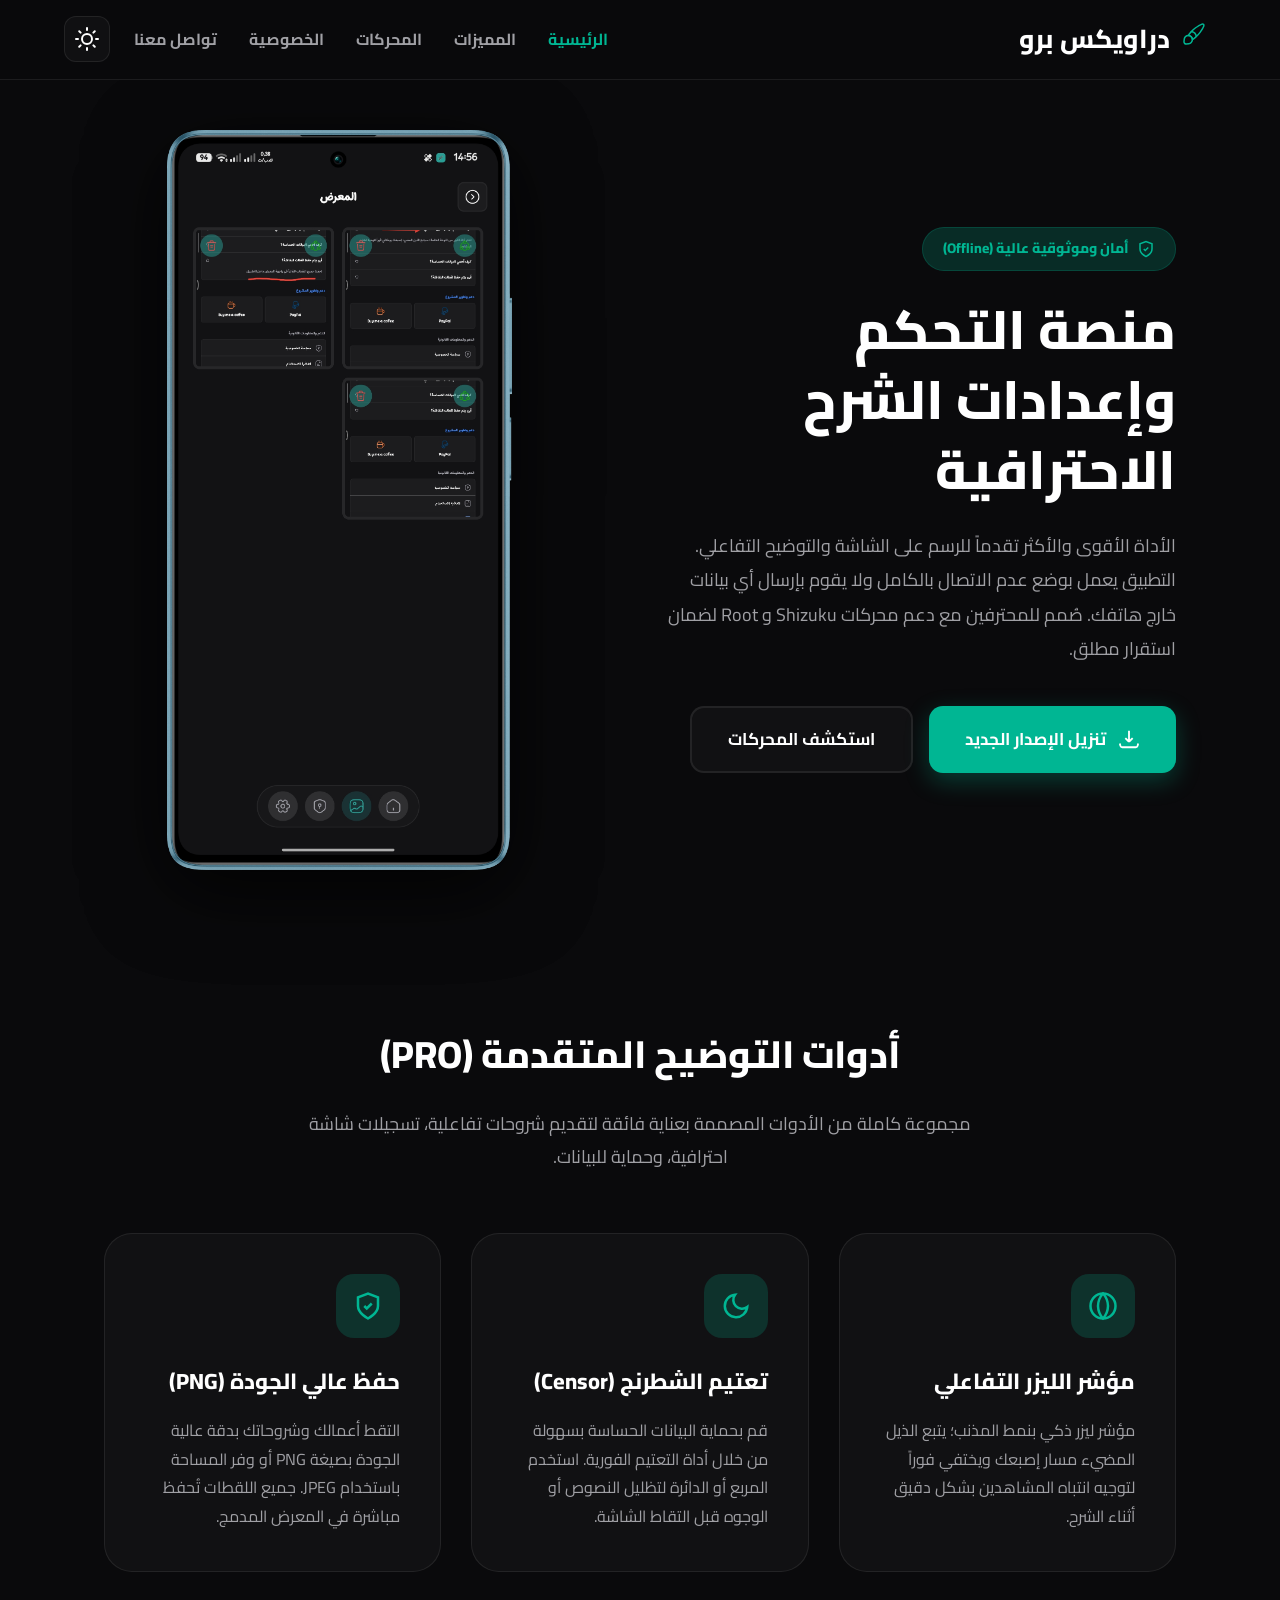
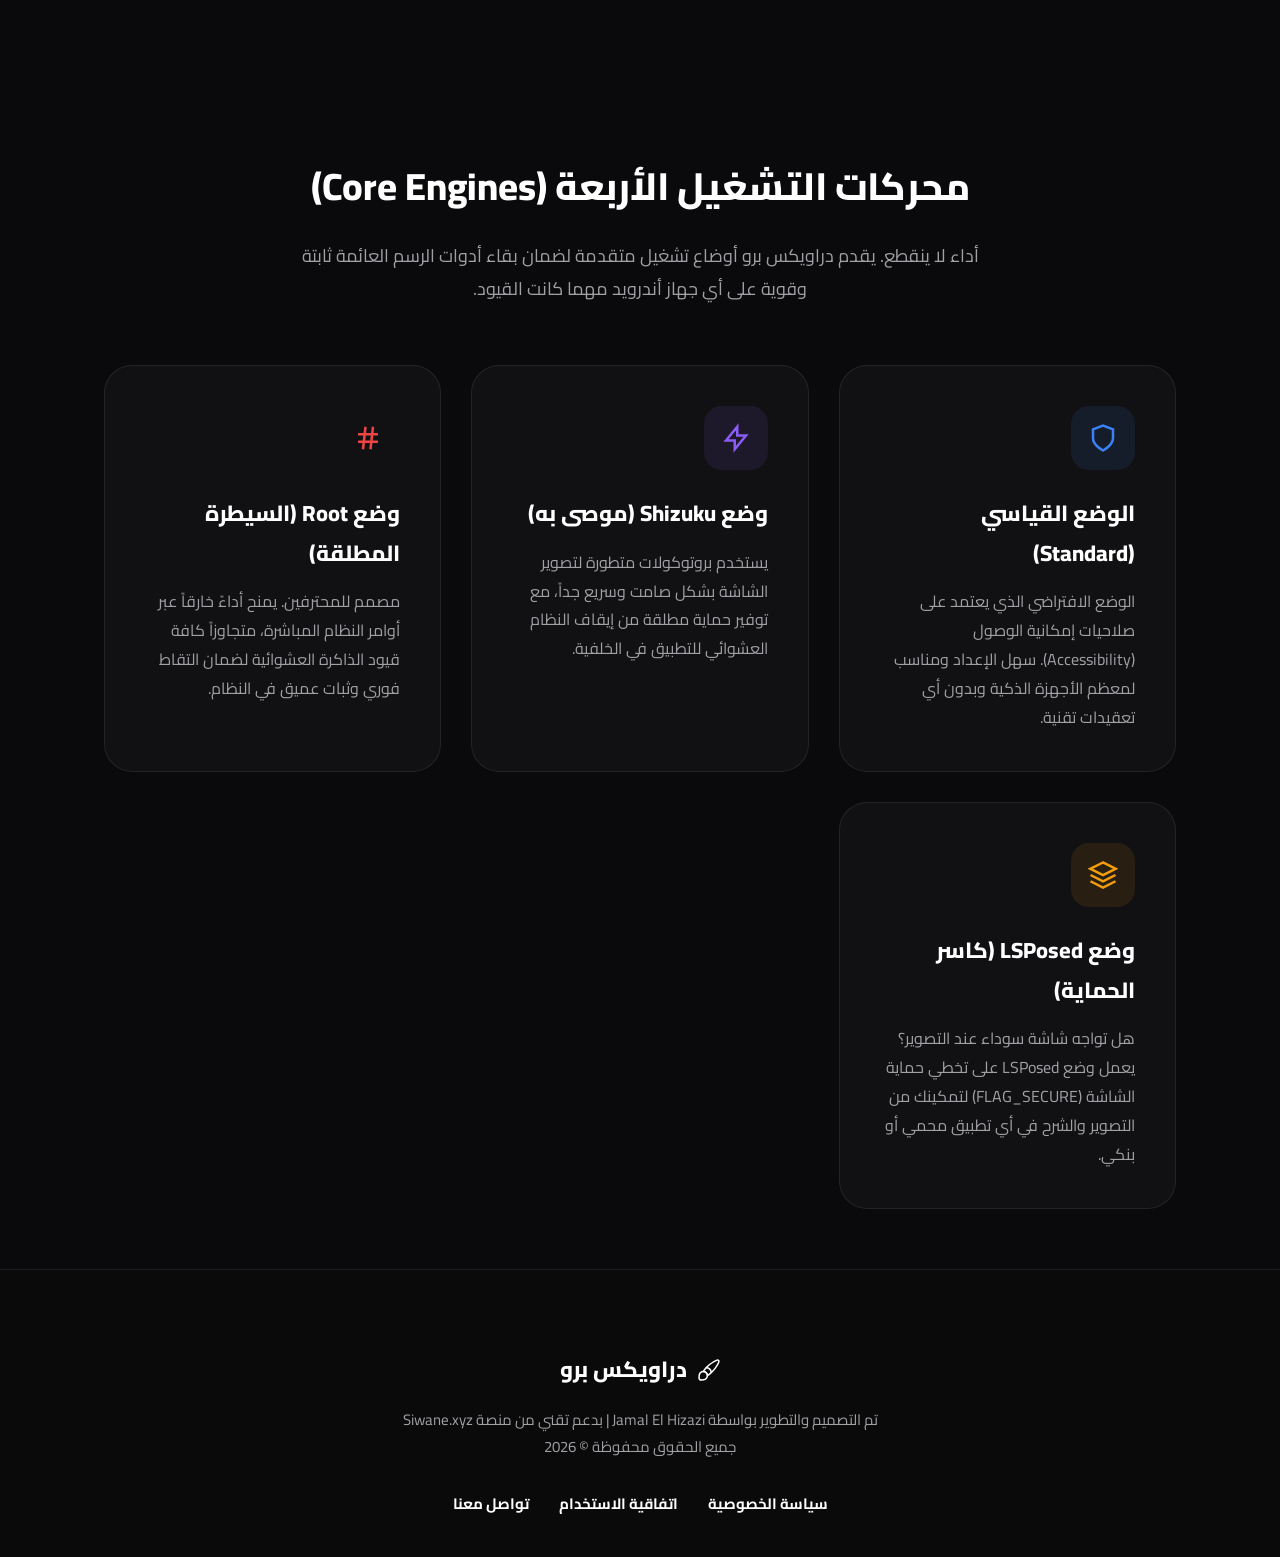
==== commit 54e2aa41: "Update index.html" ====
--- a/index.html
+++ b/index.html
@@ -26,7 +26,8 @@
                     </svg>أمان وموثوقية عالية (Offline)</div>
                 <h1 class="hero-title">منصة التحكم وإعدادات الشرح الاحترافية</h1>
                 <p class="hero-desc">الأداة الأقوى والأكثر تقدماً للرسم على الشاشة والتوضيح التفاعلي. التطبيق يعمل بوضع عدم الاتصال بالكامل ولا يقوم بإرسال أي بيانات خارج هاتفك. صُمم للمحترفين مع دعم محركات Shizuku و Root لضمان استقرار مطلق.</p>
-                <div class="btn-group"><a href="#download" class="btn btn-primary"><svg viewbox="0 0 24 24" width="22" height="22" fill="none" stroke="currentColor" stroke-width="2">
+                <div class="btn-group"><a href="https://github.com/elhizazi1/Drawix/releases/latest" target="_blank" class="btn btn-primary">
+<svg viewbox="0 0 24 24" width="22" height="22" fill="none" stroke="currentColor" stroke-width="2">
                             <path d="M12 15V3m0 12l-4-4m4 4l4-4M2 17l.621 2.485A2 2 0 0 0 4.561 21h14.878a2 2 0 0 0 1.94-1.515L22 17" />
                         </svg>تنزيل الإصدار الجديد</a><a href="#engines" class="btn btn-outline">استكشف المحركات</a></div>
             </div><!-- حاوية السلايدر للقطات الشاشة الفعلية (بدون إطار CSS) -->
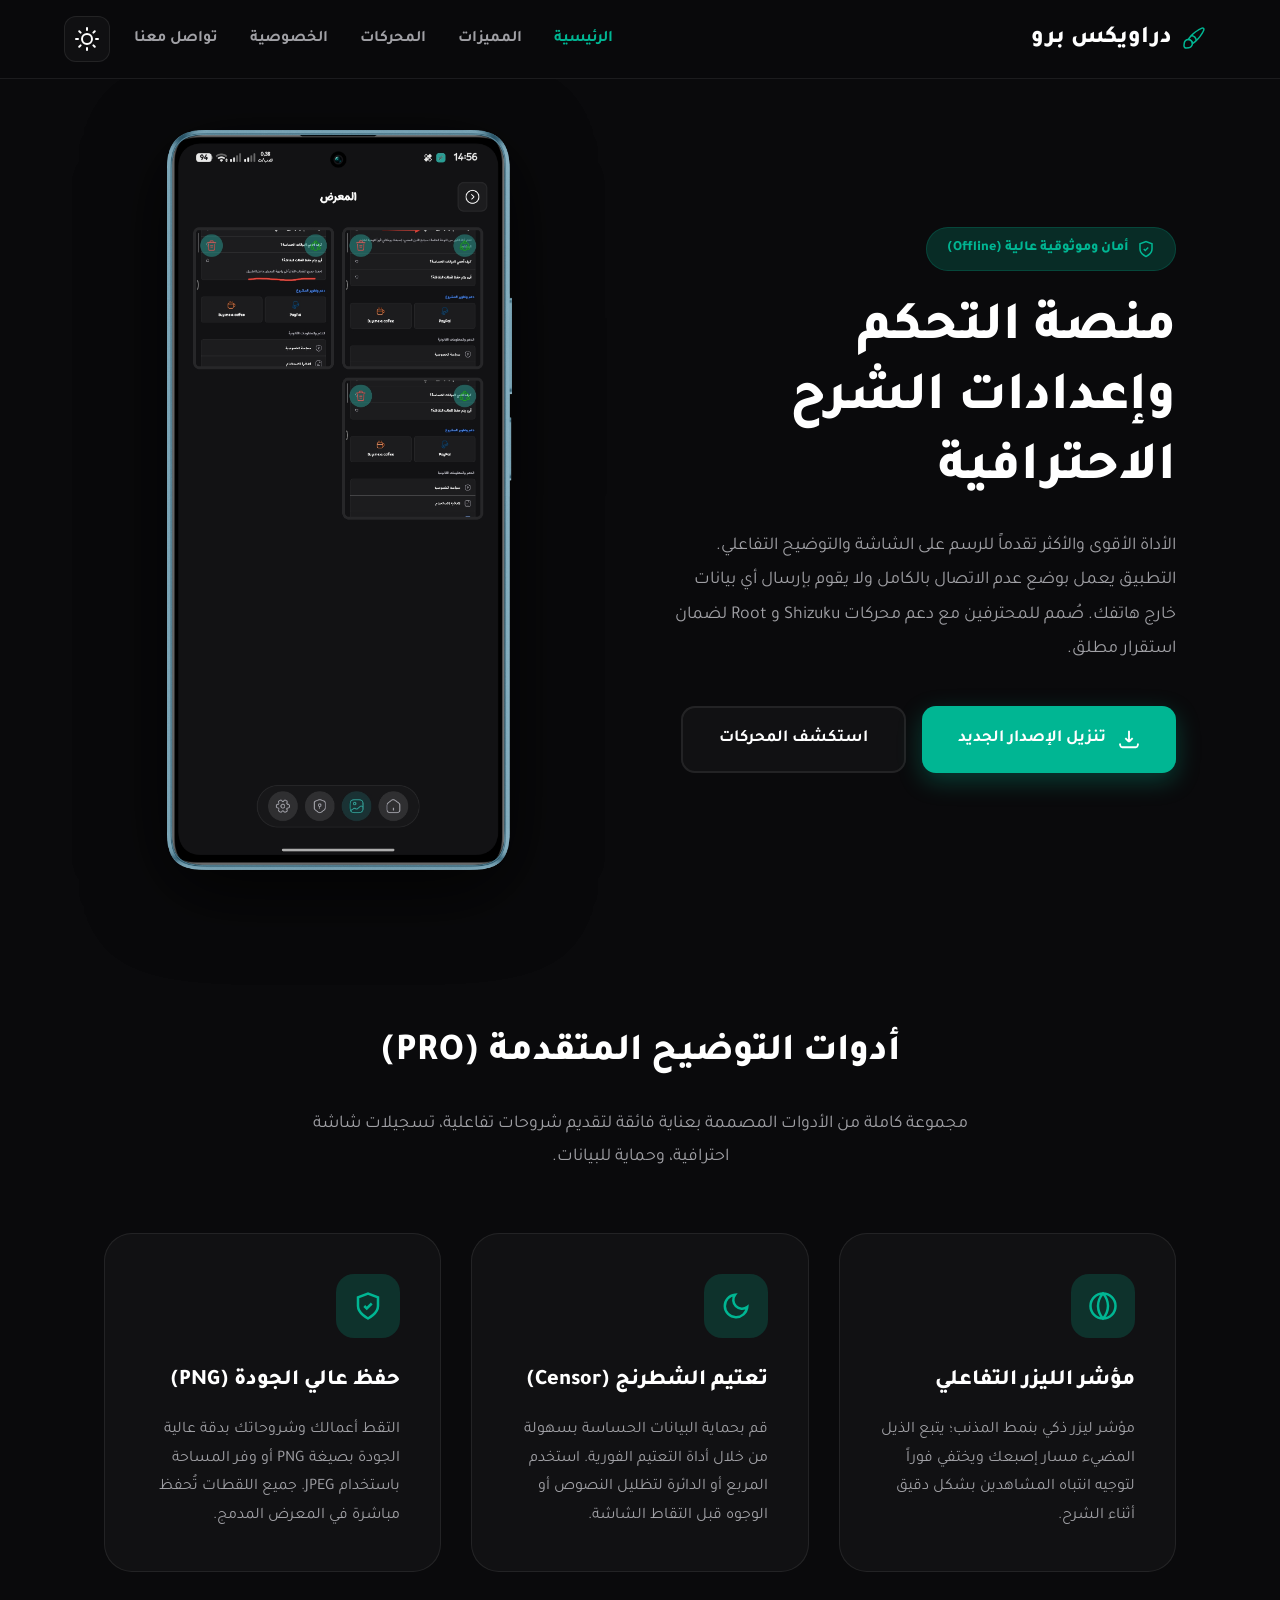
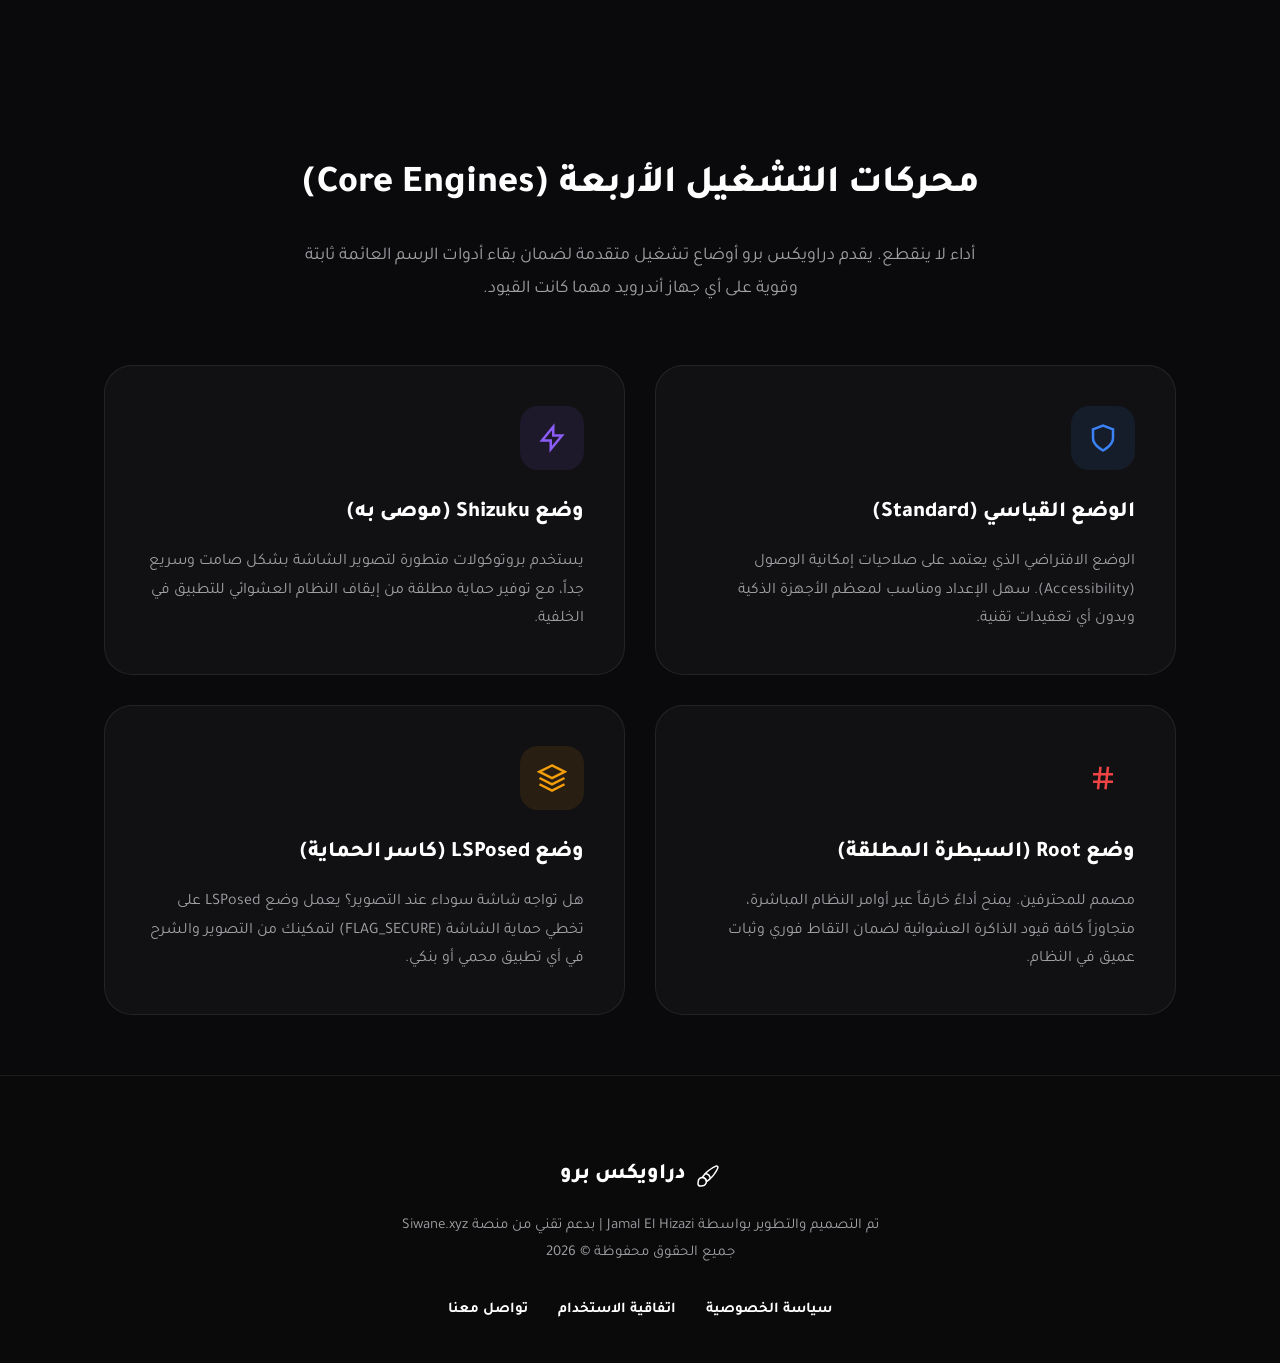
==== commit 4e101a0a: "Add files via upload" ====
--- a/index.html
+++ b/index.html
@@ -6,6 +6,12 @@
     <meta name="viewport" content="width=device-width, initial-scale=1.0">
     <title>دراويكس برو - منصة التحكم وإعدادات الشرح</title>
     <link rel="stylesheet" href="style.css">
+        <link rel="icon" type="image/png" href="assets/favicon.png">
+    <link rel="apple-touch-icon" href="assets/favicon.png">
+<meta name="description" content="Drawix Pro: أداة احترافية للرسم على الشاشة والتوضيح للاندرويد. تدعم محركات Shizuku و Root و LSPosed لتجاوز قيود النظام وتوفير تجربة شرح تفاعلية وآمنة.">
+    <meta name="keywords" content="Drawix Pro, Android, drawing, screen annotation, Shizuku, Root, LSPosed, productivity, رسم على الشاشة">
+    <script async src="https://pagead2.googlesyndication.com/pagead/js/adsbygoogle.js?client=ca-pub-8266760443476569"
+     crossorigin="anonymous"></script>
 </head>
 
 <body>
@@ -71,7 +77,7 @@
                 <h2 class="section-title">محركات التشغيل الأربعة (Core Engines)</h2>
                 <p class="section-desc">أداء لا ينقطع. يقدم دراويكس برو أوضاع تشغيل متقدمة لضمان بقاء أدوات الرسم العائمة ثابتة وقوية على أي جهاز أندرويد مهما كانت القيود.</p>
             </div>
-            <div class="grid-cards">
+            <div class="grid-cards gBx4">
                 <div class="feature-card reveal delay-1">
                     <div class="f-icon" style="background: var(--status-info-bg); color: var(--status-info);"><svg viewbox="0 0 24 24" width="30" height="30" fill="none" stroke="currentColor" stroke-width="2">
                             <path d="M12 22s8-4 8-10V5l-8-3-8 3v7c0 6 8 10 8 10z" />
--- a/style.css
+++ b/style.css
@@ -1 +1 @@
-@import url('https://fonts.googleapis.com/css2?family=Cairo:wght@400;600;700;800&display=swap');:root{--primary:#00B693;--primary-dark:#009175;--primary-light:rgba(0,182,147,0.1);--bg-main:#F0F0F3;--card-bg:#FFFFFF;--card-border:#E4E4E7;--text-main:#18181B;--text-dim:#71717A;--status-info:#3B82F6;--status-info-bg:rgba(59,130,246,0.1);--status-warning:#F59E0B;--status-warning-bg:rgba(245,158,11,0.1);--status-error:#EF4444;--nav-bg:rgba(255,255,255,0.85);--footer-bg:rgba(240,240,243,0.8);--shadow-color:rgba(0,0,0,0.15)}[data-theme="dark"]{--primary-light:rgba(0,182,147,0.2);--bg-main:#0a0a0c;--card-bg:rgba(255,255,255,0.03);--card-border:rgba(255,255,255,0.08);--text-main:#FFFFFF;--text-dim:#A0A0A5;--nav-bg:rgba(10,10,12,0.85);--footer-bg:rgba(10,10,12,0.8);--shadow-color:rgba(0,0,0,0.5)}*{box-sizing:border-box;margin:0;padding:0;font-family:'Cairo',sans-serif;-webkit-tap-highlight-color:transparent}body{background-color:var(--bg-main);color:var(--text-main);line-height:1.8;overflow-x:hidden;scroll-behavior:smooth;transition:background-color 0.4s ease,color 0.4s ease;direction:rtl}nav{display:flex;justify-content:space-between;align-items:center;padding:16px 5%;background:var(--nav-bg);backdrop-filter:blur(20px);-webkit-backdrop-filter:blur(20px);border-bottom:1px solid var(--card-border);position:fixed;width:100%;top:0;z-index:1000;transition:all 0.4s ease}.logo{display:flex;align-items:center;gap:12px;font-size:26px;font-weight:800;color:var(--text-main);text-decoration:none}.logo svg{width:34px;height:34px;color:var(--primary)}.nav-controls{display:flex;align-items:center;gap:24px}.nav-links{display:flex;gap:32px;align-items:center}.nav-links a{color:var(--text-dim);text-decoration:none;font-weight:700;font-size:16px;transition:color 0.3s ease}.nav-links a:hover,.nav-links a.active{color:var(--primary)}.theme-btn{background:var(--card-bg);border:1px solid var(--card-border);border-radius:12px;width:46px;height:46px;display:flex;align-items:center;justify-content:center;cursor:pointer;color:var(--text-main);transition:all 0.3s ease}.theme-btn:hover{border-color:var(--primary);color:var(--primary);transform:translateY(-2px)}.container{max-width:1200px;margin:0 auto;padding:0 5%}.section-padding{padding:120px 0 60px}.page-top-padding{padding-top:160px}.hero{display:flex;align-items:center;justify-content:space-between;min-height:100vh;padding-top:100px;gap:60px}.hero-text{flex:1.15}.hero-tag{display:inline-flex;align-items:center;gap:8px;background:var(--primary-light);color:var(--primary);padding:8px 20px;border-radius:30px;font-size:14px;font-weight:800;margin-bottom:24px;border:1px solid rgba(0,182,147,0.2)}.hero-title{font-size:54px;font-weight:800;line-height:1.3;margin-bottom:24px;color:var(--text-main)}.hero-desc{font-size:18px;color:var(--text-dim);margin-bottom:40px;max-width:95%;line-height:1.9}.btn-group{display:flex;gap:16px;flex-wrap:wrap}.btn{padding:16px 36px;border-radius:14px;font-size:17px;font-weight:700;cursor:pointer;text-decoration:none;display:inline-flex;align-items:center;justify-content:center;gap:12px;transition:all 0.3s cubic-bezier(0.4,0,0.2,1);border:none}.btn-primary{background:var(--primary);color:#fff;box-shadow:0 8px 24px rgba(0,182,147,0.3)}.btn-primary:hover{background:var(--primary-dark);transform:translateY(-4px);box-shadow:0 12px 32px rgba(0,182,147,0.4)}.btn-outline{background:var(--card-bg);color:var(--text-main);border:2px solid var(--card-border)}.btn-outline:hover{border-color:var(--primary);color:var(--primary);transform:translateY(-4px)}.hero-visual{flex:1;display:flex;justify-content:center;align-items:center;perspective:1000px}.app-screenshot-slider{width:360px;height:740px;position:relative;animation:float 6s ease-in-out infinite;display:flex;justify-content:center;align-items:center}@keyframes float{0%{transform:translateY(0px)}50%{transform:translateY(-20px)}100%{transform:translateY(0px)}}.slide{position:absolute;top:0;left:0;width:100%;height:100%;object-fit:contain;opacity:0;transition:opacity 0.8s ease-in-out;z-index:1;filter:drop-shadow(0 20px 40px var(--shadow-color))}.slide.active{opacity:1;z-index:2}.section-header{text-align:center;margin-bottom:60px}.section-title{font-size:38px;font-weight:800;margin-bottom:20px;color:var(--text-main)}.section-desc{font-size:18px;color:var(--text-dim);max-width:700px;margin:0 auto;line-height:1.8}.grid-cards{display:grid;grid-template-columns:repeat(auto-fit,minmax(320px,1fr));gap:30px}.feature-card{background:var(--card-bg);border:1px solid var(--card-border);border-radius:28px;padding:40px;transition:all 0.4s ease}.feature-card:hover{transform:translateY(-8px);border-color:var(--primary);box-shadow:0 20px 40px var(--shadow-color)}.f-icon{width:64px;height:64px;border-radius:18px;display:flex;align-items:center;justify-content:center;margin-bottom:24px}.f-title{font-size:22px;font-weight:800;margin-bottom:14px;color:var(--text-main)}.f-desc{font-size:16px;color:var(--text-dim);line-height:1.8}.page-title-box{text-align:center;margin-bottom:50px}.content-box{background:var(--card-bg);border:1px solid var(--card-border);border-radius:28px;padding:50px;margin-bottom:80px}.content-box h3{font-size:22px;color:var(--primary);margin:40px 0 16px;font-weight:800}.content-box h3:first-child{margin-top:0}.content-box p,.content-box li{color:var(--text-dim);font-size:17px;line-height:1.9;margin-bottom:16px}.content-box ul{padding-inline-start:28px;margin-bottom:24px}.form-group{margin-bottom:28px}.form-label{display:block;margin-bottom:12px;font-weight:800;color:var(--text-dim);font-size:15px}.form-control{width:100%;background:var(--bg-main);border:1px solid var(--card-border);color:var(--text-main);padding:18px;border-radius:16px;font-size:16px;transition:all 0.3s ease}.form-control:focus{outline:none;border-color:var(--primary);box-shadow:0 0 0 4px var(--primary-light)}textarea.form-control{min-height:180px;resize:vertical}.reveal{opacity:0;transform:translateY(40px);transition:all 0.8s cubic-bezier(0.5,0,0,1)}.reveal.active{opacity:1;transform:translateY(0)}.delay-1{transition-delay:0.1s}.delay-2{transition-delay:0.2s}.delay-3{transition-delay:0.3s}.delay-4{transition-delay:0.4s}footer{border-top:1px solid var(--card-border);padding:80px 5% 40px;background:var(--footer-bg);text-align:center}.footer-brand{color:var(--text-main);font-weight:800;font-size:22px;margin-bottom:16px;display:flex;align-items:center;justify-content:center;gap:10px}.footer-content{color:var(--text-dim);font-size:15px;line-height:1.8}.footer-links{margin-top:30px;display:flex;justify-content:center;gap:30px;flex-wrap:wrap}.footer-links a{color:var(--text-main);text-decoration:none;font-weight:700;transition:color 0.3s ease;font-size:15px}.footer-links a:hover{color:var(--primary)}@media (max-width:1024px){.hero{flex-direction:column;text-align:center;padding-top:160px}.hero-desc{margin:0 auto 40px}.btn-group{justify-content:center}.hero-visual{width:100%;margin-top:20px;perspective:none}.app-screenshot-slider{transform:scale(0.9)}@keyframes float{0%,100%{transform:translateY(0px)}50%{transform:translateY(-15px)}}}@media (max-width:768px){nav{padding:16px 5%}.nav-links{display:none}.hero-title{font-size:40px}.section-title{font-size:32px}.app-screenshot-slider{transform:scale(0.8);height:650px}.content-box{padding:30px 24px}.btn{width:100%}}+@import url('https://fonts.googleapis.com/css2?family=Tajawal:wght@400;600;700;800&display=swap');:root{--primary:#00B693;--primary-dark:#009175;--primary-light:rgba(0,182,147,0.1);--bg-main:#F0F0F3;--card-bg:#FFFFFF;--card-border:#E4E4E7;--text-main:#18181B;--text-dim:#71717A;--status-info:#3B82F6;--status-info-bg:rgba(59,130,246,0.1);--status-warning:#F59E0B;--status-warning-bg:rgba(245,158,11,0.1);--status-error:#EF4444;--nav-bg:rgba(255,255,255,0.85);--footer-bg:rgba(240,240,243,0.8);--shadow-color:rgba(0,0,0,0.15)}[data-theme="dark"]{--primary-light:rgba(0,182,147,0.2);--bg-main:#0a0a0c;--card-bg:rgba(255,255,255,0.03);--card-border:rgba(255,255,255,0.08);--text-main:#FFFFFF;--text-dim:#A0A0A5;--nav-bg:rgba(10,10,12,0.85);--footer-bg:rgba(10,10,12,0.8);--shadow-color:rgba(0,0,0,0.5)}*{box-sizing:border-box;margin:0;padding:0;font-family:'Tajawal',sans-serif;-webkit-tap-highlight-color:transparent}body{background-color:var(--bg-main);color:var(--text-main);line-height:1.8;overflow-x:hidden;scroll-behavior:smooth;transition:background-color 0.4s ease,color 0.4s ease;direction:rtl}nav{display:flex;justify-content:space-between;align-items:center;padding:16px 5%;background:var(--nav-bg);backdrop-filter:blur(20px);-webkit-backdrop-filter:blur(20px);border-bottom:1px solid var(--card-border);position:fixed;width:100%;top:0;z-index:1000;transition:all 0.4s ease}.logo{display:flex;align-items:center;gap:10px;font-size:24px;font-weight:800;line-height:1;color:var(--text-main);text-decoration:none}.logo svg{width:34px;height:34px;color:var(--primary);flex-shrink:0;transform:translateY(4px)}.nav-controls{display:flex;align-items:center;gap:24px}.nav-links{display:flex;gap:32px;align-items:center}.nav-links a{color:var(--text-dim);text-decoration:none;font-weight:700;font-size:16px;transition:color 0.3s ease}.nav-links a:hover,.nav-links a.active{color:var(--primary)}.theme-btn{background:var(--card-bg);border:1px solid var(--card-border);border-radius:12px;width:46px;height:46px;display:flex;align-items:center;justify-content:center;cursor:pointer;color:var(--text-main);transition:all 0.3s ease}.theme-btn:hover{border-color:var(--primary);color:var(--primary);transform:translateY(-2px)}.container{max-width:1200px;margin:0 auto;padding:0 5%}.section-padding{padding:120px 0 60px}.page-top-padding{padding-top:160px}.hero{display:flex;align-items:center;justify-content:space-between;min-height:100vh;padding-top:100px;gap:60px}.hero-text{flex:1.15}.hero-tag{display:inline-flex;align-items:center;gap:8px;background:var(--primary-light);color:var(--primary);padding:8px 20px;border-radius:30px;font-size:14px;font-weight:800;margin-bottom:24px;border:1px solid rgba(0,182,147,0.2)}.hero-title{font-size:54px;font-weight:800;line-height:1.3;margin-bottom:24px;color:var(--text-main)}.hero-desc{font-size:18px;color:var(--text-dim);margin-bottom:40px;max-width:95%;line-height:1.9}.btn-group{display:flex;gap:16px;flex-wrap:wrap}.btn{padding:16px 36px;border-radius:14px;font-size:17px;font-weight:700;cursor:pointer;text-decoration:none;display:inline-flex;align-items:center;justify-content:center;gap:12px;transition:all 0.3s cubic-bezier(0.4,0,0.2,1);border:none}.btn-primary{background:var(--primary);color:#fff;box-shadow:0 8px 24px rgba(0,182,147,0.3)}.btn-primary:hover{background:var(--primary-dark);transform:translateY(-4px);box-shadow:0 12px 32px rgba(0,182,147,0.4)}.btn-outline{background:var(--card-bg);color:var(--text-main);border:2px solid var(--card-border)}.btn-outline:hover{border-color:var(--primary);color:var(--primary);transform:translateY(-4px)}.hero-visual{flex:1;display:flex;justify-content:center;align-items:center;perspective:1000px}.app-screenshot-slider{width:360px;height:740px;position:relative;animation:float 6s ease-in-out infinite;display:flex;justify-content:center;align-items:center}@keyframes float{0%{transform:translateY(0px)}50%{transform:translateY(-20px)}100%{transform:translateY(0px)}}.slide{position:absolute;top:0;left:0;width:100%;height:100%;object-fit:contain;opacity:0;transition:opacity 0.8s ease-in-out;z-index:1;filter:drop-shadow(0 20px 40px var(--shadow-color))}.slide.active{opacity:1;z-index:2}.section-header{text-align:center;margin-bottom:60px}.section-title{font-size:38px;font-weight:800;margin-bottom:20px;color:var(--text-main)}.section-desc{font-size:18px;color:var(--text-dim);max-width:700px;margin:0 auto;line-height:1.8}.grid-cards{display:grid;grid-template-columns:repeat(auto-fit,minmax(320px,1fr));gap:30px}.grid-cards.gBx4{grid-template-columns:repeat(2,1fr)}.feature-card{background:var(--card-bg);border:1px solid var(--card-border);border-radius:28px;padding:40px;transition:all 0.4s ease}.feature-card:hover{transform:translateY(-8px);border-color:var(--primary);box-shadow:0 20px 40px var(--shadow-color)}.f-icon{width:64px;height:64px;border-radius:18px;display:flex;align-items:center;justify-content:center;margin-bottom:24px}.f-title{font-size:22px;font-weight:800;margin-bottom:14px;color:var(--text-main)}.f-desc{font-size:16px;color:var(--text-dim);line-height:1.8}.page-title-box{text-align:center;margin-bottom:50px}.content-box{background:var(--card-bg);border:1px solid var(--card-border);border-radius:28px;padding:50px;margin-bottom:80px}.content-box h3{font-size:22px;color:var(--primary);margin:40px 0 16px;font-weight:800}.content-box h3:first-child{margin-top:0}.content-box p,.content-box li{color:var(--text-dim);font-size:17px;line-height:1.9;margin-bottom:16px}.content-box ul{padding-inline-start:28px;margin-bottom:24px}.form-group{margin-bottom:28px}.form-label{display:block;margin-bottom:12px;font-weight:800;color:var(--text-dim);font-size:15px}.form-control{width:100%;background:var(--bg-main);border:1px solid var(--card-border);color:var(--text-main);padding:18px;border-radius:16px;font-size:16px;transition:all 0.3s ease}.form-control:focus{outline:none;border-color:var(--primary);box-shadow:0 0 0 4px var(--primary-light)}textarea.form-control{min-height:180px;resize:vertical}.reveal{opacity:0;transform:translateY(40px);transition:all 0.8s cubic-bezier(0.5,0,0,1)}.reveal.active{opacity:1;transform:translateY(0)}.delay-1{transition-delay:0.1s}.delay-2{transition-delay:0.2s}.delay-3{transition-delay:0.3s}.delay-4{transition-delay:0.4s}footer{border-top:1px solid var(--card-border);padding:80px 5% 40px;background:var(--footer-bg);text-align:center}.footer-brand{color:var(--text-main);font-weight:800;font-size:22px;margin-bottom:16px;display:flex;align-items:center;justify-content:center;gap:10px}.footer-content{color:var(--text-dim);font-size:15px;line-height:1.8}.footer-links{margin-top:30px;display:flex;justify-content:center;gap:30px;flex-wrap:wrap}.footer-links a{color:var(--text-main);text-decoration:none;font-weight:700;transition:color 0.3s ease;font-size:15px}.footer-links a:hover{color:var(--primary)}@media (max-width:1024px){.hero{flex-direction:column;text-align:center;padding-top:160px}.hero-desc{margin:0 auto 40px}.btn-group{justify-content:center}.hero-visual{width:100%;margin-top:20px;perspective:none}.app-screenshot-slider{transform:scale(0.9)}@keyframes float{0%,100%{transform:translateY(0px)}50%{transform:translateY(-15px)}}}@media (max-width:768px){nav{padding:16px 5%}.nav-links{display:none}.hero-title{font-size:40px}.section-title{font-size:32px}.app-screenshot-slider{transform:scale(0.8);height:650px}.content-box{padding:30px 24px}.btn{width:100%}.grid-cards.gBx4{grid-template-columns:1fr}}
